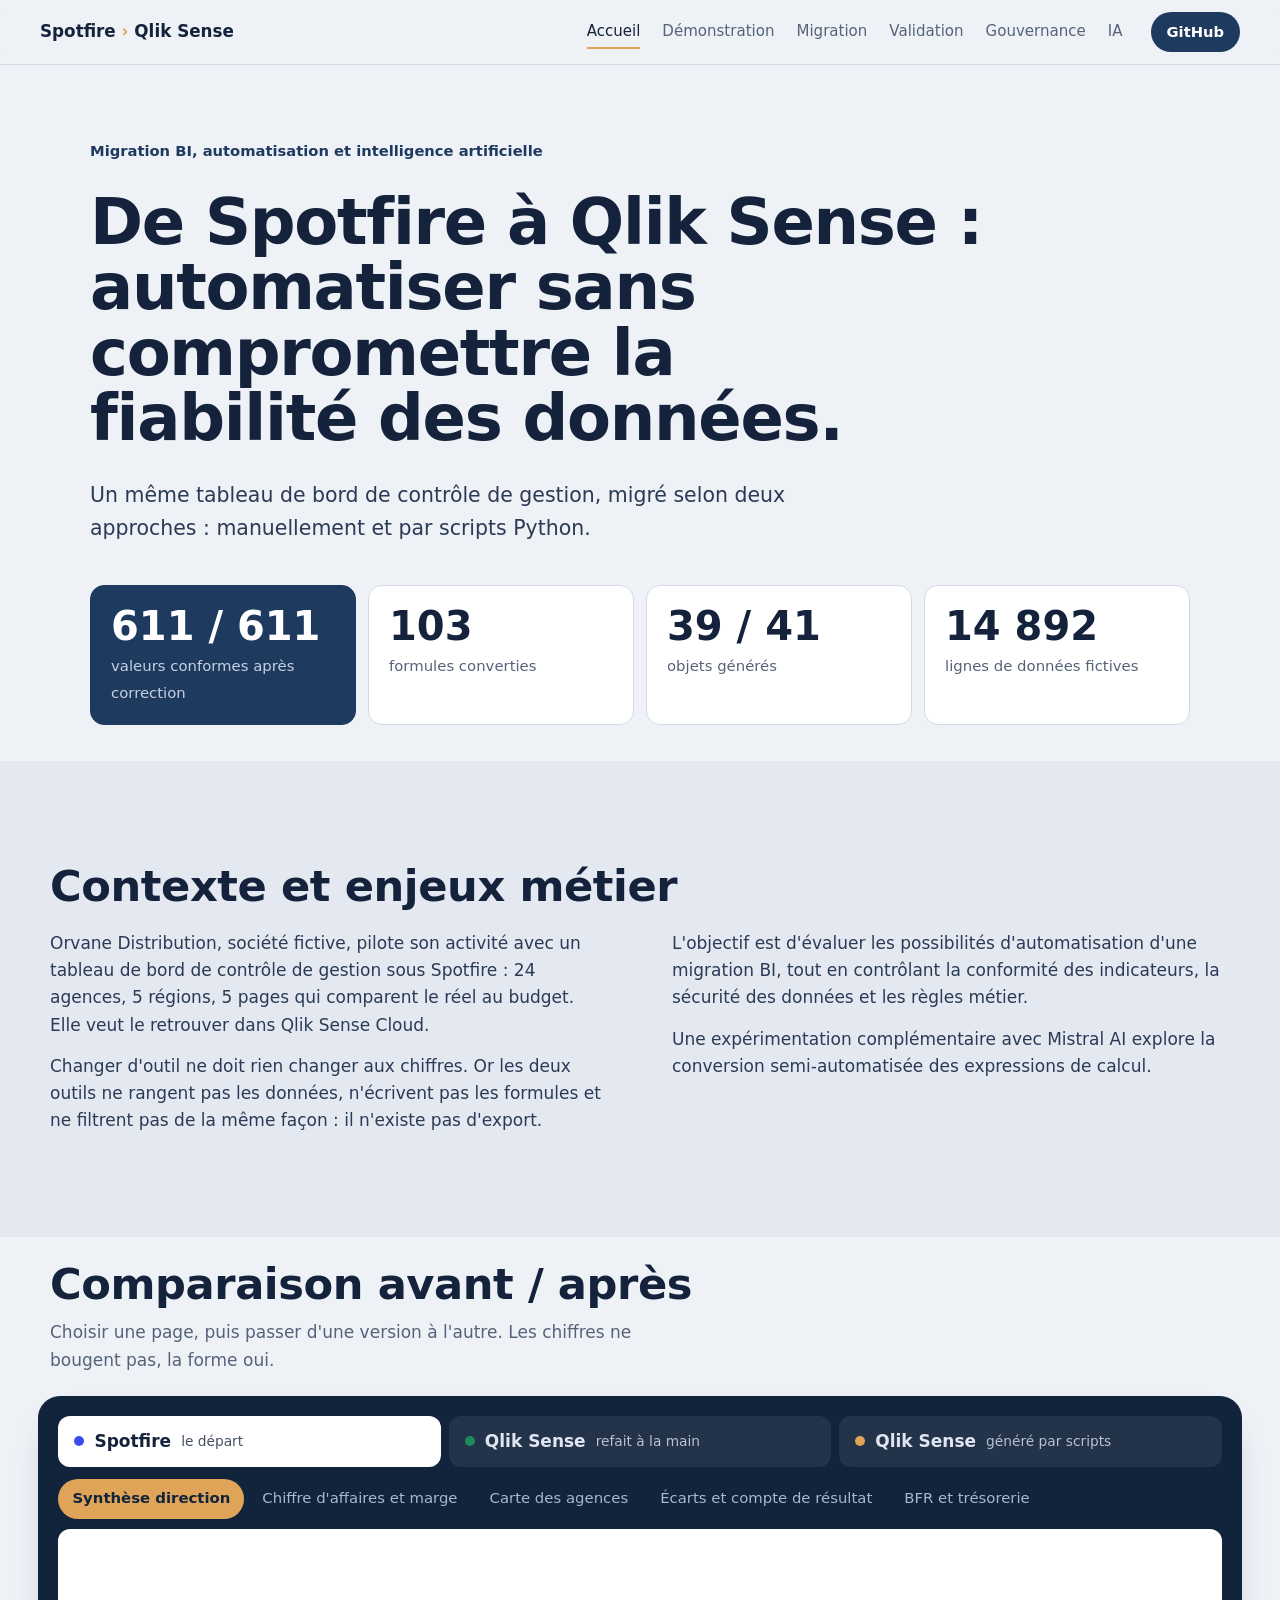
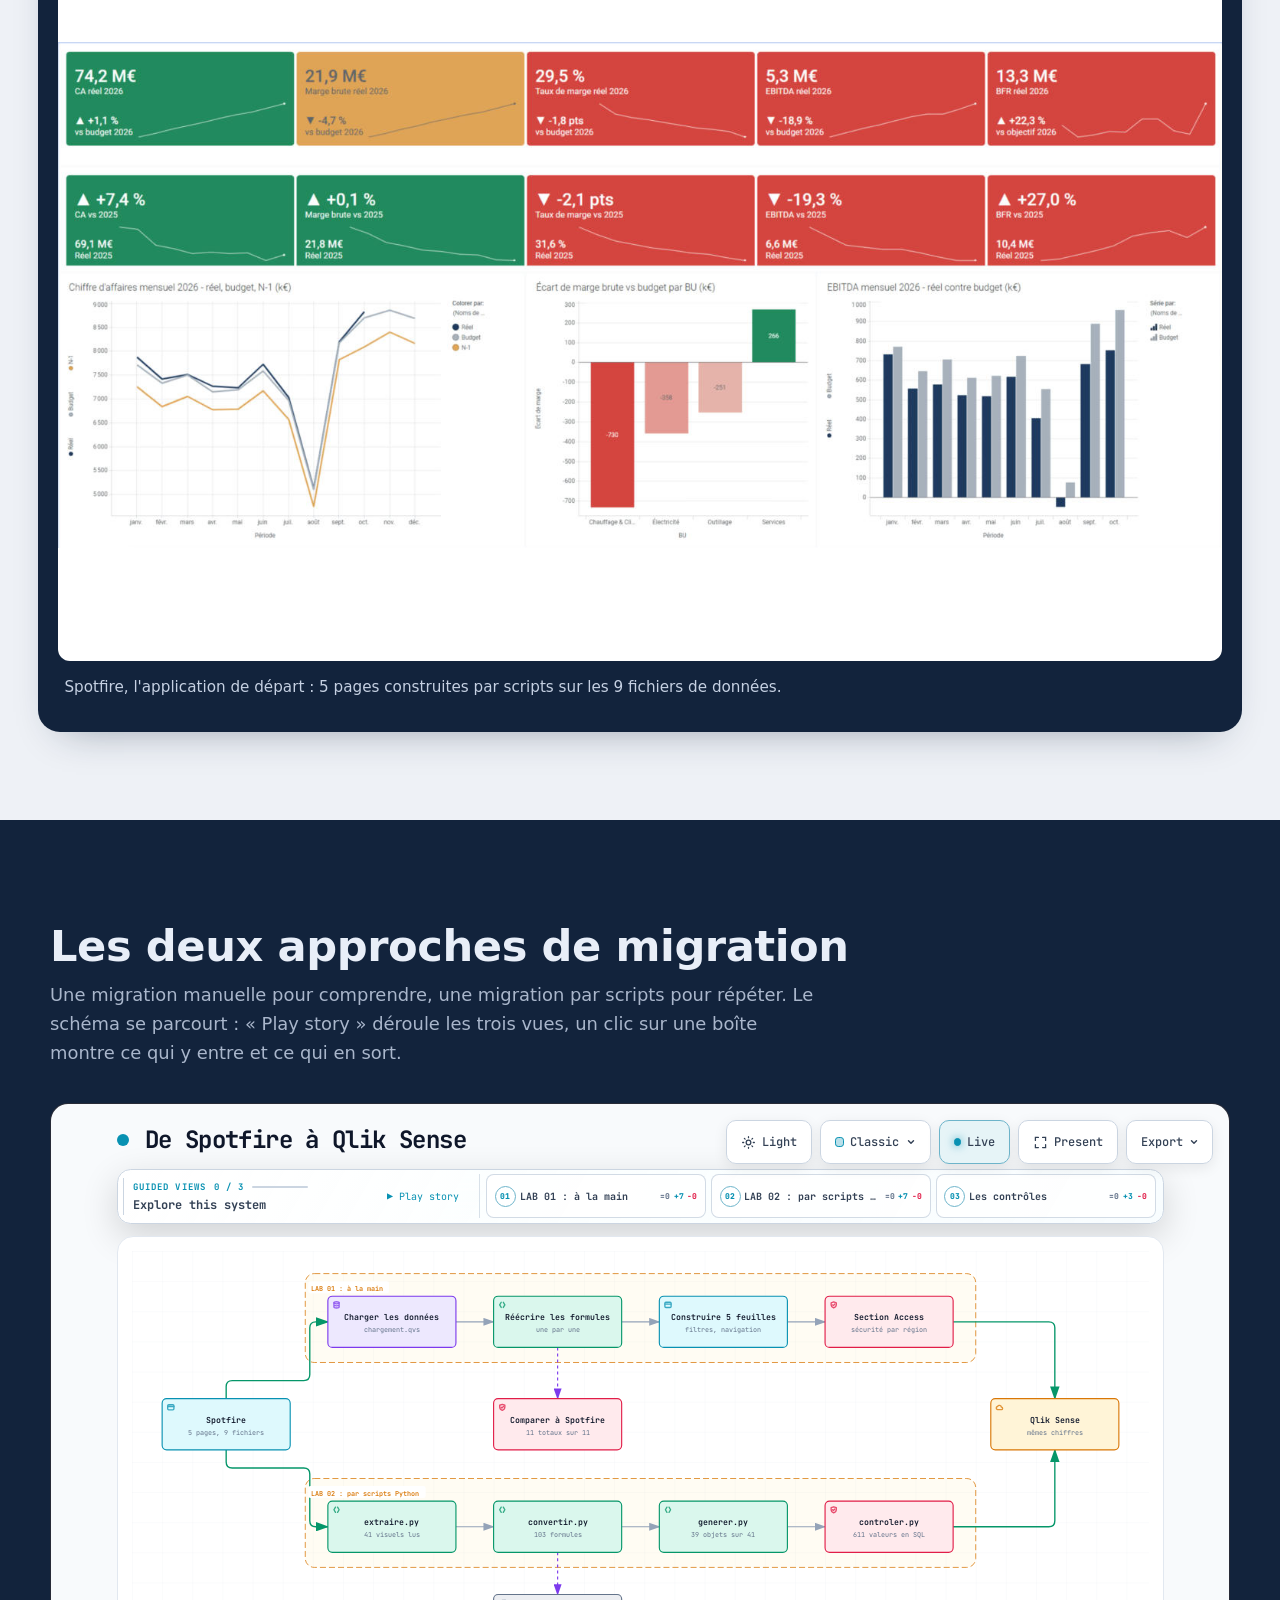
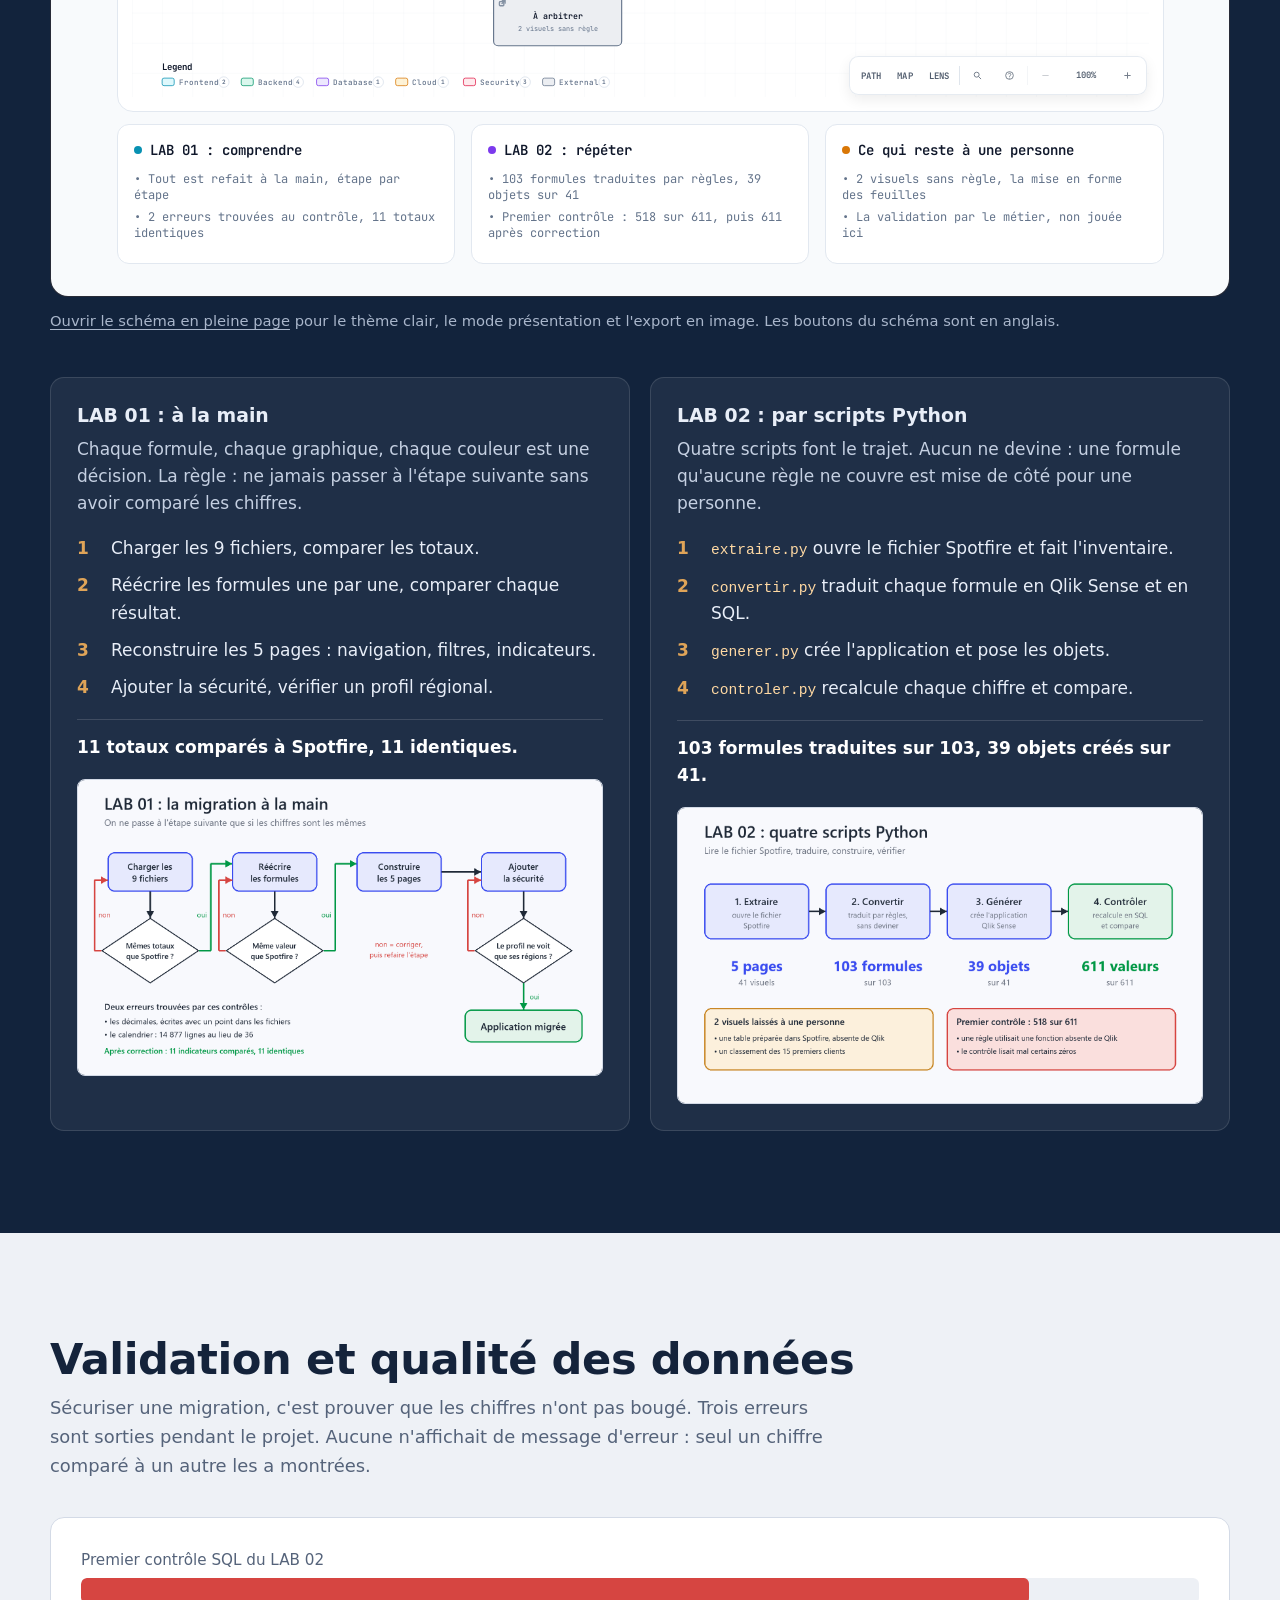
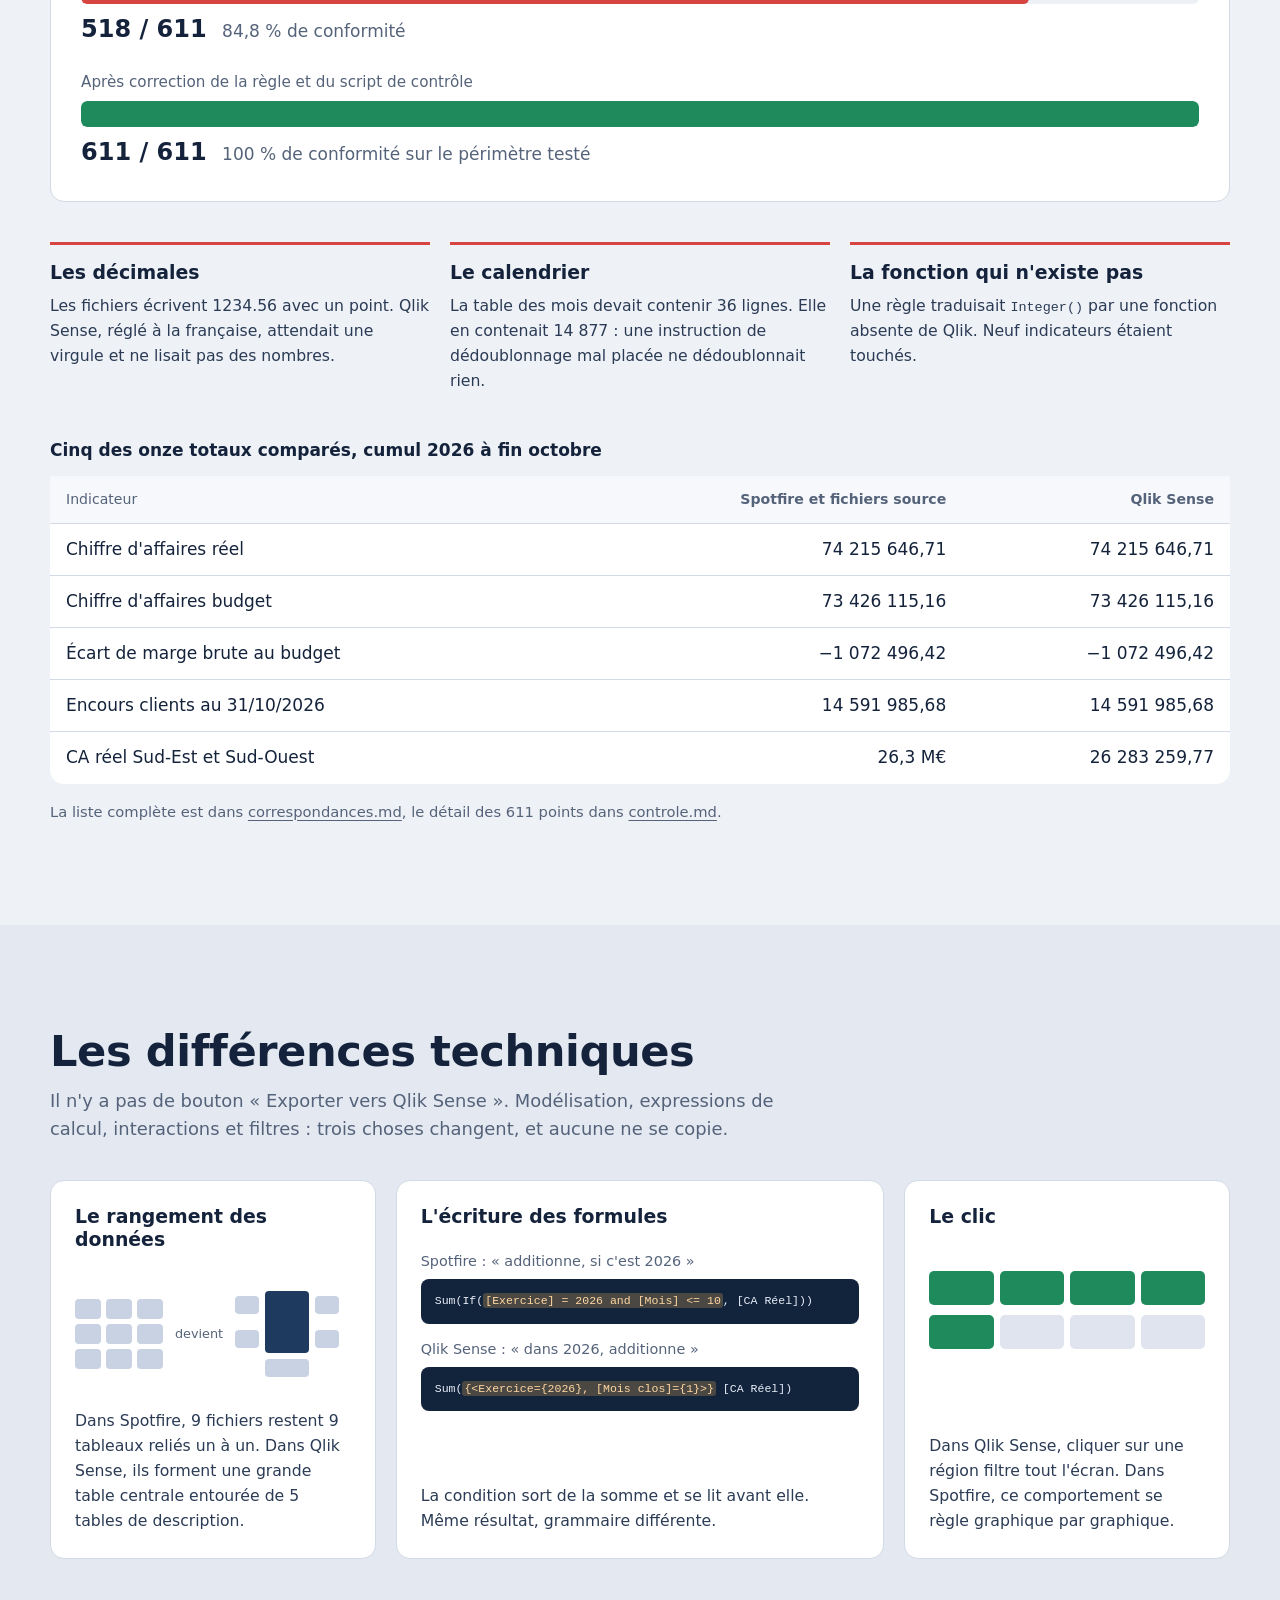
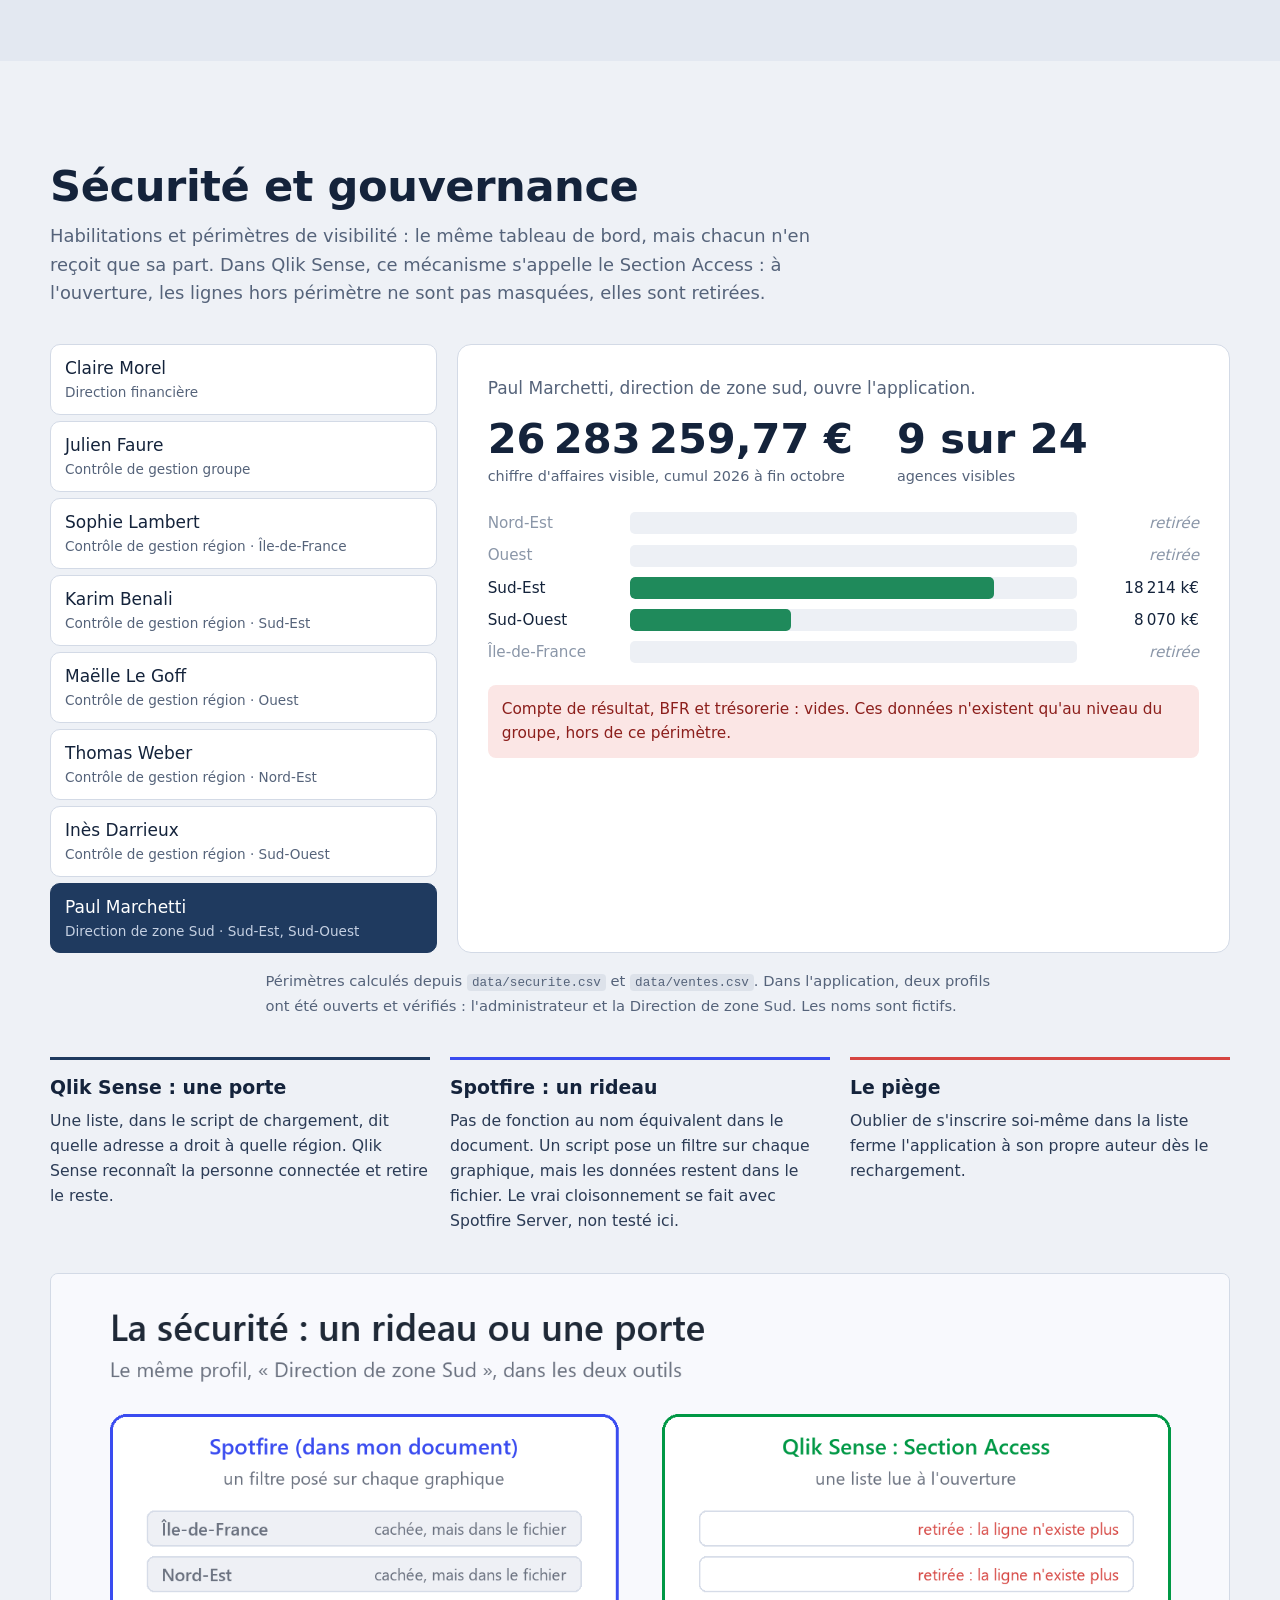
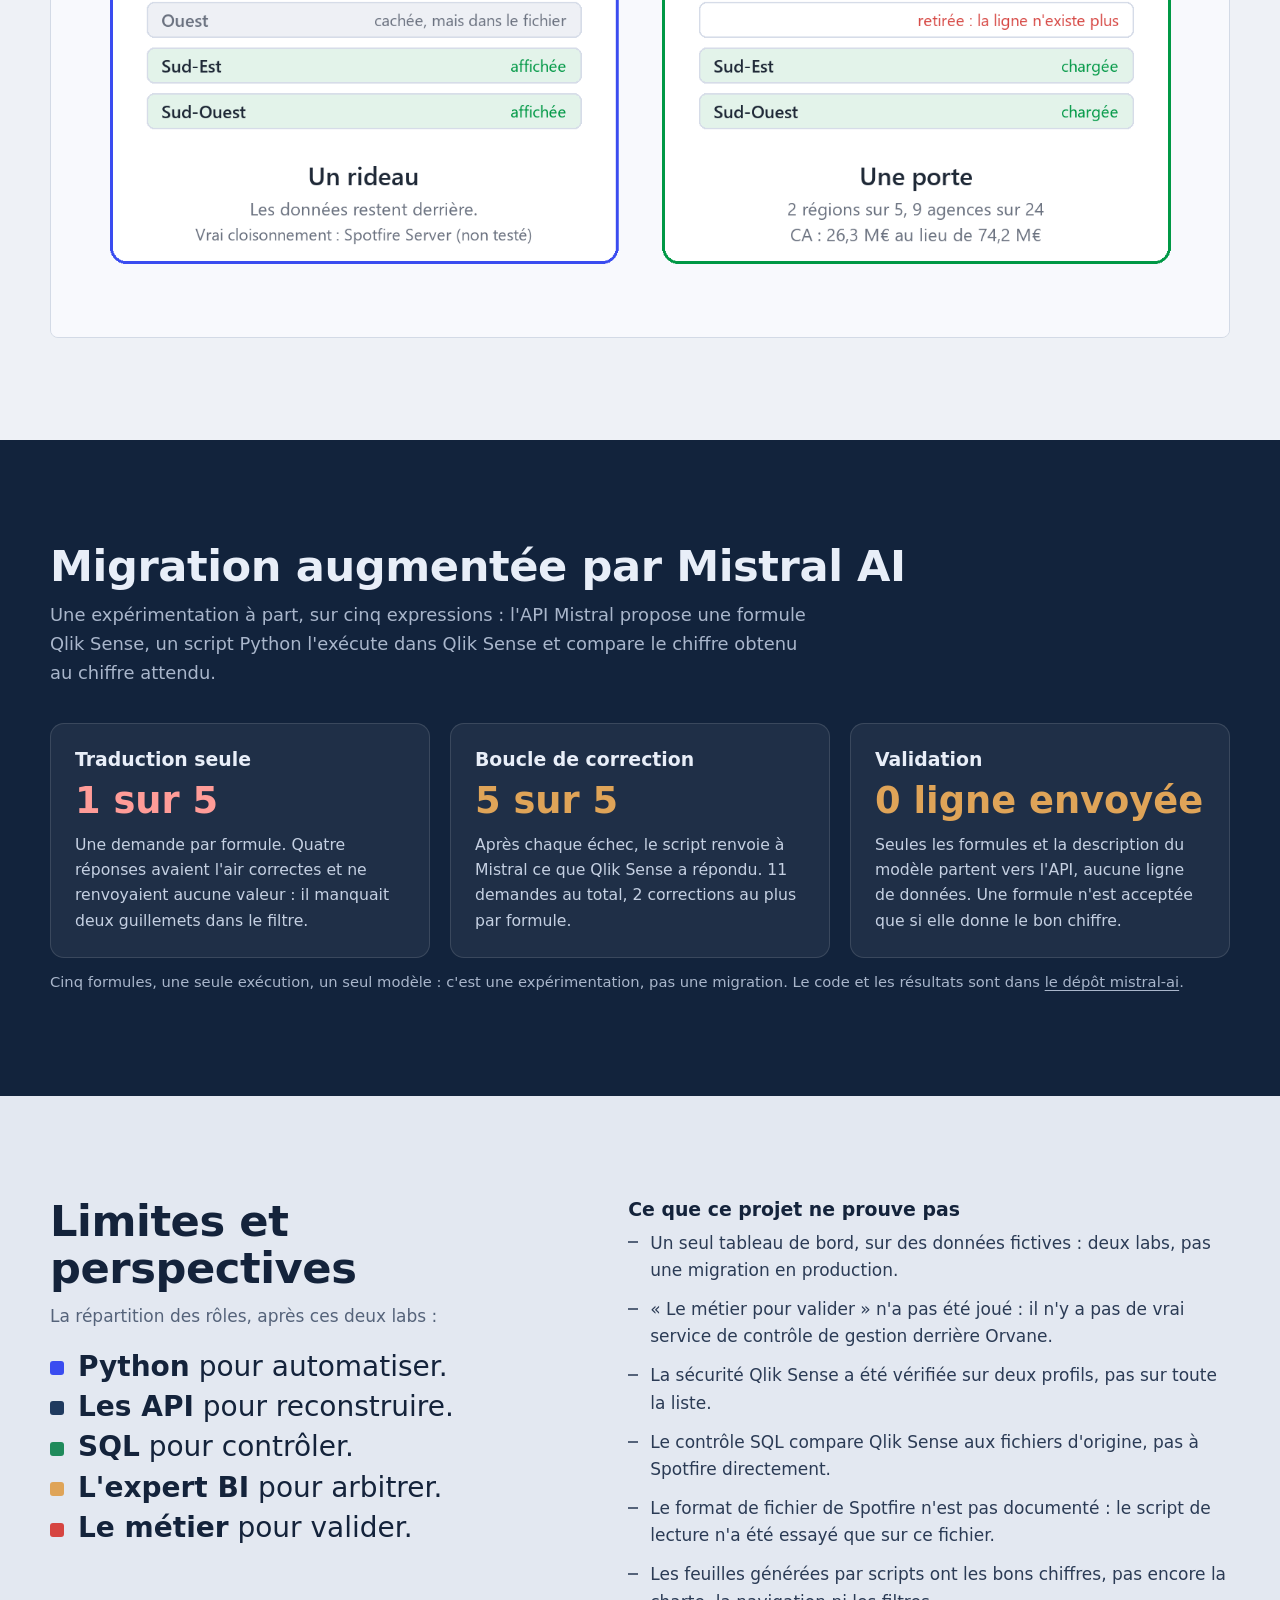
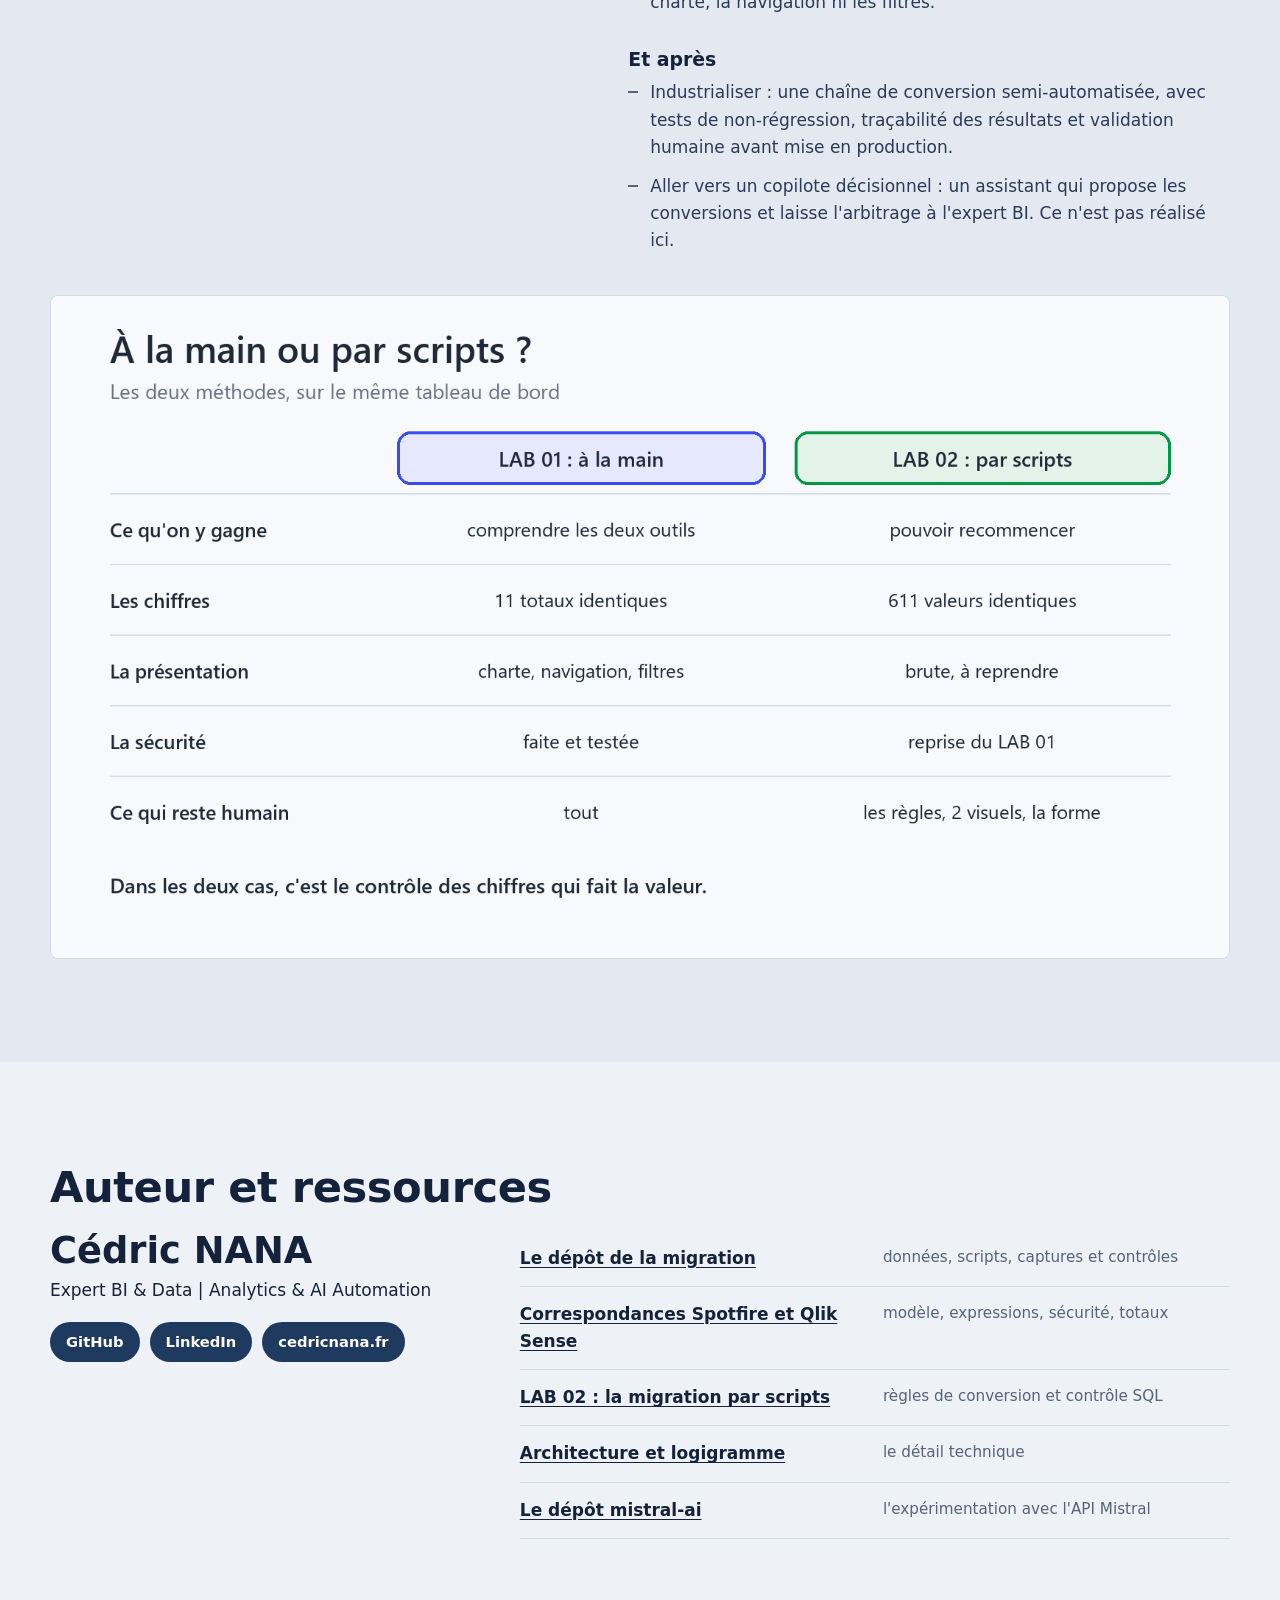
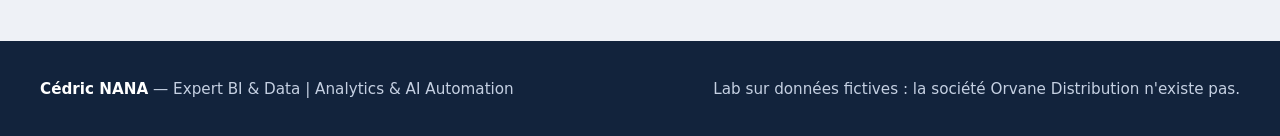
==== index.html @ 453d4db5 "Page du projet : « Qlik Sense » reste sur une seule ligne dans le titre" ====
<!doctype html>
<html lang="fr">
<head>
<meta charset="utf-8">
<meta name="viewport" content="width=device-width, initial-scale=1">
<meta http-equiv="Content-Security-Policy" content="default-src 'none'; script-src 'self'; style-src 'self' 'unsafe-inline' https://fonts.googleapis.com; font-src https://fonts.gstatic.com; img-src 'self'; frame-src 'self'; connect-src 'none'; base-uri 'none'; form-action 'none'; object-src 'none'">
<meta name="referrer" content="strict-origin-when-cross-origin">
<title>De Spotfire à Qlik Sense : automatiser sans compromettre la fiabilité des données</title>
<meta name="description" content="Un tableau de bord de contrôle de gestion migré de Spotfire vers Qlik Sense, une fois à la main, une fois par scripts Python. Captures avant et après, sécurité par région, contrôle de chaque chiffre. Données fictives.">
<link rel="preconnect" href="https://fonts.googleapis.com">
<link rel="preconnect" href="https://fonts.gstatic.com" crossorigin>
<link href="https://fonts.googleapis.com/css2?family=Archivo:wdth,wght@75..100,400..800&family=JetBrains+Mono:wght@400;600&display=swap" rel="stylesheet">
<link rel="stylesheet" href="style.css?v=5">
</head>
<body>
<a class="evitement" href="#contenu">Aller au contenu</a>

<header class="entete">
  <a class="entete__marque" href="#haut">Spotfire <span aria-hidden="true">›</span> Qlik Sense</a>
  <nav class="entete__nav" aria-label="Sections de la page">
    <a href="#haut">Accueil</a>
    <a href="#ecrans">Démonstration</a>
    <a href="#processus">Migration</a>
    <a href="#controle">Validation</a>
    <a href="#securite">Gouvernance</a>
    <a href="#ia">IA</a>
  </nav>
  <a class="entete__depot" href="https://github.com/cnanaj-wq/migration-spotfire-qlik-sense">GitHub</a>
</header>

<main id="contenu">

<section class="hero" id="haut">
  <p class="hero__nature">Migration BI, automatisation et intelligence artificielle</p>
  <h1>De Spotfire à Qlik&nbsp;Sense&nbsp;: automatiser sans compromettre la fiabilité des données.</h1>
  <p class="hero__chapo">Un même tableau de bord de contrôle de gestion, migré selon deux approches : manuellement et par scripts Python.</p>
  <ul class="hero__faits">
    <li><b>611 / 611</b><span>valeurs conformes après correction</span></li>
    <li><b>103</b><span>formules converties</span></li>
    <li><b>39 / 41</b><span>objets générés</span></li>
    <li><b>14 892</b><span>lignes de données fictives</span></li>
  </ul>
</section>

<section class="bloc bloc--teinte" id="contexte" aria-labelledby="titre-contexte">
  <h2 id="titre-contexte">Contexte et enjeux métier</h2>
  <div class="contexte">
    <div>
      <p>Orvane Distribution, société fictive, pilote son activité avec un tableau de bord de contrôle de gestion sous Spotfire : 24 agences, 5 régions, 5 pages qui comparent le réel au budget. Elle veut le retrouver dans Qlik Sense Cloud.</p>
      <p>Changer d'outil ne doit rien changer aux chiffres. Or les deux outils ne rangent pas les données, n'écrivent pas les formules et ne filtrent pas de la même façon : il n'existe pas d'export.</p>
    </div>
    <div>
      <p>L'objectif est d'évaluer les possibilités d'automatisation d'une migration BI, tout en contrôlant la conformité des indicateurs, la sécurité des données et les règles métier.</p>
      <p>Une expérimentation complémentaire avec Mistral AI explore la conversion semi-automatisée des expressions de calcul.</p>
    </div>
  </div>
</section>

<section class="ecrans" id="ecrans" aria-labelledby="titre-ecrans">
  <div class="ecrans__tete">
    <h2 id="titre-ecrans">Comparaison avant / après</h2>
    <p>Choisir une page, puis passer d'une version à l'autre. Les chiffres ne bougent pas, la forme oui.</p>
  </div>

  <div class="visionneuse">
    <div class="versions" role="radiogroup" aria-label="Version affichée">
      <button role="radio" data-version="spotfire" aria-checked="true"><span class="versions__puce versions__puce--spotfire"></span>Spotfire <small>le départ</small></button>
      <button role="radio" data-version="qlik" aria-checked="false"><span class="versions__puce versions__puce--qlik"></span>Qlik Sense <small>refait à la main</small></button>
      <button role="radio" data-version="lab02" aria-checked="false"><span class="versions__puce versions__puce--lab02"></span>Qlik Sense <small>généré par scripts</small></button>
    </div>
    <div class="pages" role="tablist" aria-label="Page du tableau de bord">
      <button role="tab" data-page="01_synthese_direction" aria-selected="true">Synthèse direction</button>
      <button role="tab" data-page="02_chiffre_affaires_marge" aria-selected="false">Chiffre d'affaires et marge</button>
      <button role="tab" data-page="03_carte_agences" aria-selected="false">Carte des agences</button>
      <button role="tab" data-page="04_ecarts_compte_resultat" aria-selected="false">Écarts et compte de résultat</button>
      <button role="tab" data-page="05_bfr_tresorerie" aria-selected="false">BFR et trésorerie</button>
    </div>
    <figure class="ecran">
      <div class="ecran__cadre" id="ecran-cadre">
        <img id="ecran-image" src="img/spotfire/01_synthese_direction.png" width="1520" height="661" alt="Capture Spotfire de la page Synthèse direction">
        <p class="ecran__etat" id="ecran-etat" role="status" hidden></p>
      </div>
      <figcaption id="ecran-legende"></figcaption>
    </figure>
  </div>
</section>

<section class="bloc bloc--sombre" id="processus" aria-labelledby="titre-processus">
  <h2 id="titre-processus">Les deux approches de migration</h2>
  <p class="bloc__chapo">Une migration manuelle pour comprendre, une migration par scripts pour répéter. Le schéma se parcourt : « Play story » déroule les trois vues, un clic sur une boîte montre ce qui y entre et ce qui en sort.</p>
  <div class="schema">
    <iframe src="processus.html" title="Schéma interactif du projet : de Spotfire à Qlik Sense, à la main et par scripts" loading="lazy"></iframe>
  </div>
  <p class="schema__note"><a href="processus.html">Ouvrir le schéma en pleine page</a> pour le thème clair, le mode présentation et l'export en image. Les boutons du schéma sont en anglais.</p>

  <div class="deux-labs">
    <article class="lab">
      <h3>LAB 01 : à la main</h3>
      <p>Chaque formule, chaque graphique, chaque couleur est une décision. La règle : ne jamais passer à l'étape suivante sans avoir comparé les chiffres.</p>
      <ol>
        <li>Charger les 9 fichiers, comparer les totaux.</li>
        <li>Réécrire les formules une par une, comparer chaque résultat.</li>
        <li>Reconstruire les 5 pages : navigation, filtres, indicateurs.</li>
        <li>Ajouter la sécurité, vérifier un profil régional.</li>
      </ol>
      <p class="lab__bilan">11 totaux comparés à Spotfire, 11 identiques.</p>
      <figure class="planche"><img src="docs/visuels/logigramme_lab01.png" width="1600" height="900" loading="lazy" alt="Logigramme du LAB 01 : charger, comparer les totaux, réécrire les formules, construire les feuilles, ajouter la sécurité"></figure>
    </article>
    <article class="lab">
      <h3>LAB 02 : par scripts Python</h3>
      <p>Quatre scripts font le trajet. Aucun ne devine : une formule qu'aucune règle ne couvre est mise de côté pour une personne.</p>
      <ol>
        <li><code>extraire.py</code> ouvre le fichier Spotfire et fait l'inventaire.</li>
        <li><code>convertir.py</code> traduit chaque formule en Qlik Sense et en SQL.</li>
        <li><code>generer.py</code> crée l'application et pose les objets.</li>
        <li><code>controler.py</code> recalcule chaque chiffre et compare.</li>
      </ol>
      <p class="lab__bilan">103 formules traduites sur 103, 39 objets créés sur 41.</p>
      <figure class="planche"><img src="docs/visuels/schema_lab02.png" width="1600" height="900" loading="lazy" alt="Schéma du LAB 02 : quatre scripts Python, de l'extraction au contrôle SQL"></figure>
    </article>
  </div>
</section>

<section class="bloc" id="controle" aria-labelledby="titre-controle">
  <h2 id="titre-controle">Validation et qualité des données</h2>
  <p class="bloc__chapo">Sécuriser une migration, c'est prouver que les chiffres n'ont pas bougé. Trois erreurs sont sorties pendant le projet. Aucune n'affichait de message d'erreur : seul un chiffre comparé à un autre les a montrées.</p>

  <div class="jauges" id="jauges">
    <div class="jauge">
      <p class="jauge__titre">Premier contrôle SQL du LAB 02</p>
      <div class="jauge__piste"><span class="jauge__barre jauge__barre--alerte" data-part="518"></span></div>
      <p class="jauge__valeur"><b>518 / 611</b> 84,8 % de conformité</p>
    </div>
    <div class="jauge">
      <p class="jauge__titre">Après correction de la règle et du script de contrôle</p>
      <div class="jauge__piste"><span class="jauge__barre" data-part="611"></span></div>
      <p class="jauge__valeur"><b><span id="jauge-conformes">611</span> / <span id="jauge-points">611</span></b> 100 % de conformité sur le périmètre testé</p>
    </div>
  </div>

  <div class="erreurs">
    <article>
      <h3>Les décimales</h3>
      <p>Les fichiers écrivent 1234.56 avec un point. Qlik Sense, réglé à la française, attendait une virgule et ne lisait pas des nombres.</p>
    </article>
    <article>
      <h3>Le calendrier</h3>
      <p>La table des mois devait contenir 36 lignes. Elle en contenait 14 877 : une instruction de dédoublonnage mal placée ne dédoublonnait rien.</p>
    </article>
    <article>
      <h3>La fonction qui n'existe pas</h3>
      <p>Une règle traduisait <code>Integer()</code> par une fonction absente de Qlik. Neuf indicateurs étaient touchés.</p>
    </article>
  </div>

  <div class="totaux">
    <div class="totaux__defile"><table>
      <caption>Cinq des onze totaux comparés, cumul 2026 à fin octobre</caption>
      <thead><tr><th scope="col">Indicateur</th><th scope="col">Spotfire et fichiers source</th><th scope="col">Qlik Sense</th></tr></thead>
      <tbody>
        <tr><th scope="row">Chiffre d'affaires réel</th><td>74 215 646,71</td><td>74 215 646,71</td></tr>
        <tr><th scope="row">Chiffre d'affaires budget</th><td>73 426 115,16</td><td>73 426 115,16</td></tr>
        <tr><th scope="row">Écart de marge brute au budget</th><td>−1 072 496,42</td><td>−1 072 496,42</td></tr>
        <tr><th scope="row">Encours clients au 31/10/2026</th><td>14 591 985,68</td><td>14 591 985,68</td></tr>
        <tr><th scope="row">CA réel Sud-Est et Sud-Ouest</th><td>26,3 M€</td><td>26 283 259,77</td></tr>
      </tbody>
    </table></div>
    <p class="note">La liste complète est dans <a href="https://github.com/cnanaj-wq/migration-spotfire-qlik-sense/blob/main/qlik/correspondances.md">correspondances.md</a>, le détail des 611 points dans <a href="https://github.com/cnanaj-wq/migration-spotfire-qlik-sense/blob/main/lab02/sorties/controle.md">controle.md</a>.</p>
  </div>
</section>

<section class="bloc bloc--teinte" id="differences" aria-labelledby="titre-differences">
  <h2 id="titre-differences">Les différences techniques</h2>
  <p class="bloc__chapo">Il n'y a pas de bouton « Exporter vers Qlik Sense ». Modélisation, expressions de calcul, interactions et filtres : trois choses changent, et aucune ne se copie.</p>

  <div class="trois">
    <article>
      <h3>Le rangement des données</h3>
      <div class="rangement" aria-hidden="true">
        <div class="rangement__neuf"><i></i><i></i><i></i><i></i><i></i><i></i><i></i><i></i><i></i></div>
        <span class="rangement__fleche">devient</span>
        <div class="rangement__etoile"><i></i><i></i><b></b><i></i><i></i><i></i></div>
      </div>
      <p>Dans Spotfire, 9 fichiers restent 9 tableaux reliés un à un. Dans Qlik Sense, ils forment une grande table centrale entourée de 5 tables de description.</p>
    </article>
    <article>
      <h3>L'écriture des formules</h3>
      <div class="formules">
        <p class="formules__outil">Spotfire : « additionne, si c'est 2026 »</p>
        <pre><code>Sum(If(<mark>[Exercice] = 2026 and [Mois] &lt;= 10</mark>, [CA Réel]))</code></pre>
        <p class="formules__outil">Qlik Sense : « dans 2026, additionne »</p>
        <pre><code>Sum(<mark>{&lt;Exercice={2026}, [Mois clos]={1}&gt;}</mark> [CA Réel])</code></pre>
      </div>
      <p>La condition sort de la somme et se lit avant elle. Même résultat, grammaire différente.</p>
    </article>
    <article>
      <h3>Le clic</h3>
      <div class="clic" aria-hidden="true">
        <div class="clic__ligne"><i class="on"></i><i class="on"></i><i class="on"></i><i class="on"></i></div>
        <div class="clic__ligne"><i class="on"></i><i></i><i></i><i></i></div>
      </div>
      <p>Dans Qlik Sense, cliquer sur une région filtre tout l'écran. Dans Spotfire, ce comportement se règle graphique par graphique.</p>
    </article>
  </div>
</section>

<section class="bloc" id="securite" aria-labelledby="titre-securite">
  <h2 id="titre-securite">Sécurité et gouvernance</h2>
  <p class="bloc__chapo">Habilitations et périmètres de visibilité : le même tableau de bord, mais chacun n'en reçoit que sa part. Dans Qlik Sense, ce mécanisme s'appelle le Section Access : à l'ouverture, les lignes hors périmètre ne sont pas masquées, elles sont retirées.</p>

  <div class="acces">
    <div class="acces__profils" role="radiogroup" aria-label="Personne connectée" id="profils"></div>
    <div class="acces__vue" aria-live="polite">
      <p class="acces__qui" id="acces-qui"></p>
      <div class="acces__chiffres">
        <p><b id="acces-ca"></b><span>chiffre d'affaires visible, cumul 2026 à fin octobre</span></p>
        <p><b id="acces-agences"></b><span>agences visibles</span></p>
      </div>
      <ul class="acces__regions" id="acces-regions"></ul>
      <p class="acces__groupe" id="acces-groupe"></p>
    </div>
  </div>
  <p class="note">Périmètres calculés depuis <code>data/securite.csv</code> et <code>data/ventes.csv</code>. Dans l'application, deux profils ont été ouverts et vérifiés : l'administrateur et la Direction de zone Sud. Les noms sont fictifs.</p>

  <div class="rideau">
    <article>
      <h3>Qlik Sense : une porte</h3>
      <p>Une liste, dans le script de chargement, dit quelle adresse a droit à quelle région. Qlik Sense reconnaît la personne connectée et retire le reste.</p>
    </article>
    <article>
      <h3>Spotfire : un rideau</h3>
      <p>Pas de fonction au nom équivalent dans le document. Un script pose un filtre sur chaque graphique, mais les données restent dans le fichier. Le vrai cloisonnement se fait avec Spotfire Server, non testé ici.</p>
    </article>
    <article>
      <h3>Le piège</h3>
      <p>Oublier de s'inscrire soi-même dans la liste ferme l'application à son propre auteur dès le rechargement.</p>
    </article>
  </div>
  <figure class="planche planche--large"><img src="docs/visuels/schema_securite.png" width="1600" height="900" loading="lazy" alt="Schéma de la sécurité : la même liste de profils, une porte dans Qlik Sense, un rideau dans Spotfire"></figure>
</section>

<section class="bloc bloc--sombre" id="ia" aria-labelledby="titre-ia">
  <h2 id="titre-ia">Migration augmentée par Mistral AI</h2>
  <p class="bloc__chapo">Une expérimentation à part, sur cinq expressions : l'API Mistral propose une formule Qlik Sense, un script Python l'exécute dans Qlik Sense et compare le chiffre obtenu au chiffre attendu.</p>
  <div class="essais">
    <article>
      <h3>Traduction seule</h3>
      <p class="essais__score">1 sur 5</p>
      <p>Une demande par formule. Quatre réponses avaient l'air correctes et ne renvoyaient aucune valeur : il manquait deux guillemets dans le filtre.</p>
    </article>
    <article>
      <h3>Boucle de correction</h3>
      <p class="essais__score">5 sur 5</p>
      <p>Après chaque échec, le script renvoie à Mistral ce que Qlik Sense a répondu. 11 demandes au total, 2 corrections au plus par formule.</p>
    </article>
    <article>
      <h3>Validation</h3>
      <p class="essais__score">0 ligne envoyée</p>
      <p>Seules les formules et la description du modèle partent vers l'API, aucune ligne de données. Une formule n'est acceptée que si elle donne le bon chiffre.</p>
    </article>
  </div>
  <p class="schema__note">Cinq formules, une seule exécution, un seul modèle : c'est une expérimentation, pas une migration. Le code et les résultats sont dans <a href="https://github.com/cnanaj-wq/mistral-ai">le dépôt mistral-ai</a>.</p>
</section>

<section class="bloc bloc--teinte" id="limites" aria-labelledby="titre-limites">
  <div class="fin">
    <div>
      <h2 id="titre-limites">Limites et perspectives</h2>
      <p class="fin__chapo">La répartition des rôles, après ces deux labs :</p>
      <ul class="roles">
        <li><b>Python</b> pour automatiser.</li>
        <li><b>Les API</b> pour reconstruire.</li>
        <li><b>SQL</b> pour contrôler.</li>
        <li><b>L'expert BI</b> pour arbitrer.</li>
        <li><b>Le métier</b> pour valider.</li>
      </ul>
    </div>
    <div>
      <h3>Ce que ce projet ne prouve pas</h3>
      <ul class="limites">
        <li>Un seul tableau de bord, sur des données fictives : deux labs, pas une migration en production.</li>
        <li>« Le métier pour valider » n'a pas été joué : il n'y a pas de vrai service de contrôle de gestion derrière Orvane.</li>
        <li>La sécurité Qlik Sense a été vérifiée sur deux profils, pas sur toute la liste.</li>
        <li>Le contrôle SQL compare Qlik Sense aux fichiers d'origine, pas à Spotfire directement.</li>
        <li>Le format de fichier de Spotfire n'est pas documenté : le script de lecture n'a été essayé que sur ce fichier.</li>
        <li>Les feuilles générées par scripts ont les bons chiffres, pas encore la charte, la navigation ni les filtres.</li>
      </ul>
      <h3 class="fin__suite">Et après</h3>
      <ul class="limites">
        <li>Industrialiser : une chaîne de conversion semi-automatisée, avec tests de non-régression, traçabilité des résultats et validation humaine avant mise en production.</li>
        <li>Aller vers un copilote décisionnel : un assistant qui propose les conversions et laisse l'arbitrage à l'expert BI. Ce n'est pas réalisé ici.</li>
      </ul>
    </div>
  </div>
  <figure class="planche planche--large"><img src="docs/visuels/schema_comparaison.png" width="1600" height="900" loading="lazy" alt="Comparaison des deux labs : à la main on comprend, par scripts on répète"></figure>
</section>

<section class="bloc" id="ressources" aria-labelledby="titre-ressources">
  <h2 id="titre-ressources">Auteur et ressources</h2>
  <div class="ressources">
    <div>
      <p class="ressources__nom">Cédric NANA</p>
      <p>Expert BI &amp; Data | Analytics &amp; AI Automation</p>
      <p class="ressources__liens"><a href="https://github.com/cnanaj-wq">GitHub</a><a href="https://www.linkedin.com/in/c%C3%A9dric-nana-68466a28/">LinkedIn</a><a href="https://cedricnana.fr">cedricnana.fr</a></p>
    </div>
    <ul class="ressources__docs">
      <li><a href="https://github.com/cnanaj-wq/migration-spotfire-qlik-sense">Le dépôt de la migration</a><span>données, scripts, captures et contrôles</span></li>
      <li><a href="https://github.com/cnanaj-wq/migration-spotfire-qlik-sense/blob/main/qlik/correspondances.md">Correspondances Spotfire et Qlik Sense</a><span>modèle, expressions, sécurité, totaux</span></li>
      <li><a href="https://github.com/cnanaj-wq/migration-spotfire-qlik-sense/blob/main/lab02/README.md">LAB 02 : la migration par scripts</a><span>règles de conversion et contrôle SQL</span></li>
      <li><a href="https://github.com/cnanaj-wq/migration-spotfire-qlik-sense/blob/main/docs/architecture.md">Architecture et logigramme</a><span>le détail technique</span></li>
      <li><a href="https://github.com/cnanaj-wq/mistral-ai">Le dépôt mistral-ai</a><span>l'expérimentation avec l'API Mistral</span></li>
    </ul>
  </div>
</section>

</main>

<footer class="pied">
  <p><b>Cédric NANA</b> — Expert BI &amp; Data | Analytics &amp; AI Automation</p>
  <p>Lab sur données fictives : la société Orvane Distribution n'existe pas.</p>
</footer>

<script src="data.js?v=3"></script>
<script src="app.js?v=4"></script>
</body>
</html>
---- style.css ----
/* Thème partagé : couleurs reprises de l'application (marine, ocre, vert, rouge) */
:root {
  --encre: #14233b;
  --marine: #1f3a5f;
  --marine-fonce: #12233c;
  --ocre: #dfa458;
  --vert: #1f8a5b;
  --rouge: #d64541;
  --spotfire: #3a4cf0;
  --fond: #eef1f6;
  --surface: #ffffff;
  --trait: #d3dae6;
  --doux: #55637a;
  --rayon: 14px;
  --rayon-petit: 8px;
  --ombre: 0 18px 40px -24px rgba(18, 35, 60, 0.45);
  --large: 1180px;
  --texte: "Archivo", "Segoe UI", system-ui, sans-serif;
  --code: "JetBrains Mono", Consolas, monospace;
}

*, *::before, *::after { box-sizing: border-box; }
html { scroll-behavior: smooth; scroll-padding-top: 76px; }
body {
  margin: 0;
  background: var(--fond);
  color: var(--encre);
  font: 400 1.0625rem/1.6 var(--texte);
  -webkit-font-smoothing: antialiased;
}
img { max-width: 100%; height: auto; display: block; }
a { color: inherit; text-underline-offset: 3px; }
h1, h2, h3, p, ul, ol, figure { margin: 0; }
ul, ol { padding: 0; list-style: none; }
code { font-family: var(--code); font-size: 0.86em; }
:focus-visible { outline: 3px solid var(--ocre); outline-offset: 3px; border-radius: 4px; }

.evitement { position: absolute; left: -999px; top: 8px; background: var(--surface); padding: 8px 14px; border-radius: var(--rayon-petit); z-index: 20; }
.evitement:focus { left: 8px; }

/* En-tête */
.entete {
  position: sticky; top: 0; z-index: 10;
  display: flex; align-items: center; gap: 28px;
  padding: 12px clamp(16px, 4vw, 40px);
  background: rgba(238, 241, 246, 0.9); backdrop-filter: blur(10px);
  border-bottom: 1px solid var(--trait);
}
.entete__marque { font-weight: 800; font-stretch: 85%; font-size: 1.05rem; text-decoration: none; white-space: nowrap; }
.entete__marque span { color: var(--ocre); }
.entete__nav { display: flex; gap: 22px; margin-left: auto; font-size: 0.94rem; }
.entete__nav a { text-decoration: none; color: var(--doux); padding: 4px 0; border-bottom: 2px solid transparent; }
.entete__nav a:hover, .entete__nav a[aria-current="true"] { color: var(--encre); border-color: var(--ocre); }
.entete__depot { background: var(--marine); color: #fff; text-decoration: none; padding: 8px 16px; border-radius: 999px; font-size: 0.92rem; font-weight: 600; white-space: nowrap; }
.entete__depot:hover { background: var(--marine-fonce); }

/* Hero */
.hero { max-width: var(--large); margin: 0 auto; padding: clamp(40px, 6vw, 72px) clamp(16px, 4vw, 40px) 36px; }
.hero__nature { display: inline-block; font-size: 0.92rem; color: var(--doux); margin-bottom: 28px; }
.hero h1 {
  font-size: clamp(2.6rem, 7vw, 5.6rem); line-height: 0.98; font-weight: 800; font-stretch: 78%;
  letter-spacing: -0.02em; max-width: 17ch; text-wrap: balance;
}
.hero__chapo { max-width: 62ch; font-size: clamp(1.1rem, 1.6vw, 1.3rem); margin-top: 28px; color: #2b3b55; }
.hero__faits { display: flex; flex-wrap: wrap; gap: 10px 36px; margin-top: 36px; color: var(--doux); }
.hero__faits b { font-size: 1.5rem; font-weight: 800; font-stretch: 85%; color: var(--encre); margin-right: 6px; font-variant-numeric: tabular-nums; }

/* Visionneuse */
.ecrans { max-width: 1320px; margin: 0 auto; padding: 24px clamp(12px, 3vw, 40px) 88px; }
.ecrans__tete { max-width: var(--large); margin: 0 auto 22px; }
.ecrans__tete p { color: var(--doux); max-width: 60ch; }
h2 { font-size: clamp(1.7rem, 3.6vw, 2.7rem); line-height: 1.08; font-weight: 800; font-stretch: 82%; letter-spacing: -0.01em; margin-bottom: 12px; text-wrap: balance; }
h3 { font-size: 1.18rem; font-weight: 700; line-height: 1.25; margin-bottom: 8px; }

.visionneuse { background: var(--marine-fonce); border-radius: 22px; padding: clamp(10px, 1.6vw, 20px); box-shadow: var(--ombre); }
.versions { display: grid; grid-template-columns: repeat(3, 1fr); gap: 8px; }
.versions button, .pages button, .acces__profils button { font: inherit; cursor: pointer; border: 0; }
.versions button {
  display: flex; align-items: center; flex-wrap: wrap; gap: 4px 10px; text-align: left;
  padding: 12px 16px; border-radius: 12px; background: rgba(255, 255, 255, 0.07); color: #dfe6f2; font-weight: 700;
  transition: background 0.2s, color 0.2s;
}
.versions button small { font-weight: 400; font-size: 0.86rem; opacity: 0.8; }
.versions button:hover { background: rgba(255, 255, 255, 0.14); }
.versions button[aria-checked="true"] { background: #fff; color: var(--encre); }
.versions__puce { width: 10px; height: 10px; border-radius: 50%; flex: none; }
.versions__puce--spotfire { background: var(--spotfire); }
.versions__puce--qlik { background: var(--vert); }
.versions__puce--lab02 { background: var(--ocre); }

.pages { display: flex; gap: 4px; margin: 12px 0 10px; overflow-x: auto; scrollbar-width: thin; }
.pages button { background: none; color: #a9b6cb; padding: 8px 14px; border-radius: 999px; white-space: nowrap; font-size: 0.93rem; }
.pages button:hover { color: #fff; }
.pages button[aria-selected="true"] { background: var(--ocre); color: var(--marine-fonce); font-weight: 700; }

.ecran__cadre { position: relative; background: #fff; border-radius: 12px; overflow: hidden; aspect-ratio: 1780 / 1120; display: grid; place-items: center; }
.ecran__cadre img { width: 100%; height: 100%; object-fit: contain; transition: opacity 0.25s ease, transform 0.35s ease; }
.ecran__cadre.change img { opacity: 0; transform: scale(0.985); }
.ecran__etat { position: absolute; inset: auto 0 0 0; margin: 0; padding: 12px 16px; background: #fff3f2; color: #8c1f1c; font-size: 0.95rem; }
.ecran figcaption { color: #c5d0e2; font-size: 0.95rem; padding: 14px 6px 4px; min-height: 3.4em; max-width: 90ch; }

/* Blocs */
.bloc { padding: clamp(56px, 8vw, 104px) clamp(16px, 4vw, 40px); }
.bloc > * { max-width: var(--large); margin-left: auto; margin-right: auto; }
.bloc__chapo { color: var(--doux); font-size: 1.12rem; max-width: 68ch; margin-left: max(0px, calc((100% - var(--large)) / 2)); margin-bottom: 36px; }
.bloc--sombre { background: var(--marine-fonce); color: #e8eef8; }
.bloc--sombre .bloc__chapo { color: #a9b6cb; }
.bloc--teinte { background: #e3e8f1; }
.note { font-size: 0.92rem; color: var(--doux); margin-top: 16px; max-width: 80ch; }
.note code { background: rgba(31, 58, 95, 0.08); padding: 1px 5px; border-radius: 4px; }

/* Trois différences */
.trois { display: grid; grid-template-columns: 1fr 1.5fr 1fr; gap: 20px; }
.trois article { background: var(--surface); border-radius: var(--rayon); padding: 24px; border: 1px solid var(--trait); display: flex; flex-direction: column; gap: 14px; }
.trois article > p { color: #2b3b55; font-size: 0.98rem; margin-top: auto; }
.rangement { display: flex; align-items: center; gap: 12px; min-height: 120px; }
.rangement i, .rangement b { display: block; border-radius: 4px; }
.rangement__neuf { display: grid; grid-template-columns: repeat(3, 26px); gap: 5px; }
.rangement__neuf i { height: 20px; background: #c9d2e2; }
.rangement__fleche { font-size: 0.8rem; color: var(--doux); }
.rangement__etoile { display: grid; grid-template-columns: 24px 44px 24px; gap: 6px; align-items: center; }
.rangement__etoile i { height: 18px; background: #c9d2e2; }
.rangement__etoile b { grid-row: 1 / span 2; grid-column: 2; height: 62px; background: var(--marine); }
.rangement__etoile i:last-child { grid-column: 2; }
.formules pre { margin: 6px 0 14px; padding: 12px 14px; background: var(--marine-fonce); color: #e8eef8; border-radius: var(--rayon-petit); overflow-x: auto; font-size: 0.84rem; line-height: 1.5; }
.formules mark { background: rgba(223, 164, 88, 0.28); color: #ffd9a3; padding: 1px 2px; border-radius: 3px; }
.formules__outil { font-size: 0.9rem; color: var(--doux); }
.clic { display: grid; gap: 10px; min-height: 120px; align-content: center; }
.clic__ligne { display: grid; grid-template-columns: repeat(4, 1fr); gap: 6px; }
.clic__ligne i { height: 34px; border-radius: 5px; background: #dfe4ee; }
.clic__ligne i.on { background: var(--vert); }

/* Schéma interactif */
.schema { border-radius: 18px; overflow: hidden; border: 1px solid rgba(255, 255, 255, 0.14); background: #050816; }
.schema iframe { display: block; width: 100%; height: min(860px, 88vh); border: 0; }
.schema__note { font-size: 0.92rem; color: #a9b6cb; margin-top: 12px; }
.deux-labs { display: grid; grid-template-columns: 1fr 1fr; gap: 20px; margin-top: 44px; }
.lab { background: rgba(255, 255, 255, 0.06); border: 1px solid rgba(255, 255, 255, 0.12); border-radius: var(--rayon); padding: 26px; }
.lab > p { color: #c5d0e2; }
.lab ol { counter-reset: etape; margin: 18px 0; display: grid; gap: 10px; }
.lab li { counter-increment: etape; position: relative; padding-left: 34px; }
.lab li::before { content: counter(etape); position: absolute; left: 0; top: 0; font-weight: 800; color: var(--ocre); font-variant-numeric: tabular-nums; }
.lab code { color: #ffd9a3; }
.lab .lab__bilan { color: #fff; font-weight: 700; border-top: 1px solid rgba(255, 255, 255, 0.14); padding-top: 14px; }
.lab figure { margin-top: 18px; }
.planche { border-radius: var(--rayon-petit); overflow: hidden; border: 1px solid var(--trait); background: #fff; }
.planche img { width: 100%; }

/* Sécurité */
.acces { display: grid; grid-template-columns: minmax(240px, 0.8fr) 1.6fr; gap: 20px; }
.acces__profils { display: grid; gap: 6px; align-content: start; }
.acces__profils button { text-align: left; background: var(--surface); border: 1px solid var(--trait); border-radius: 10px; padding: 10px 14px; color: var(--encre); display: grid; transition: border-color 0.15s, background 0.15s; }
.acces__profils button small { color: var(--doux); font-size: 0.85rem; }
.acces__profils button:hover { border-color: var(--marine); }
.acces__profils button[aria-checked="true"] { background: var(--marine); border-color: var(--marine); color: #fff; }
.acces__profils button[aria-checked="true"] small { color: #c5d0e2; }
.acces__vue { background: var(--surface); border: 1px solid var(--trait); border-radius: var(--rayon); padding: clamp(18px, 3vw, 30px); }
.acces__qui { color: var(--doux); margin-bottom: 14px; }
.acces__chiffres { display: flex; flex-wrap: wrap; gap: 14px 44px; margin-bottom: 22px; }
.acces__chiffres b { display: block; font-size: clamp(1.7rem, 3.4vw, 2.6rem); font-weight: 800; font-stretch: 82%; line-height: 1.1; font-variant-numeric: tabular-nums; }
.acces__chiffres span { font-size: 0.9rem; color: var(--doux); }
.acces__regions { display: grid; gap: 8px; }
.acces__regions li { display: grid; grid-template-columns: 130px 1fr 110px; gap: 12px; align-items: center; font-size: 0.95rem; }
.acces__regions .piste { height: 22px; background: #edf0f5; border-radius: 5px; overflow: hidden; }
.acces__regions .barre { display: block; height: 100%; background: var(--vert); border-radius: 5px; transform-origin: left; transition: transform 0.45s cubic-bezier(0.2, 0.7, 0.2, 1), background 0.3s; }
.acces__regions .montant { text-align: right; font-variant-numeric: tabular-nums; }
.acces__regions li.retiree { color: #8a96a8; }
.acces__regions li.retiree .barre { transform: scaleX(0); }
.acces__regions li.retiree .montant { font-style: italic; }
.acces__groupe { margin-top: 20px; padding: 12px 14px; border-radius: var(--rayon-petit); background: #e6f3ec; color: #14573a; font-size: 0.96rem; }
.acces__groupe.ferme { background: #fbe6e5; color: #8c1f1c; }
.rideau, .erreurs { display: grid; grid-template-columns: repeat(3, 1fr); gap: 20px; margin-top: 40px; }
.rideau article, .erreurs article { border-top: 3px solid var(--marine); padding-top: 16px; }
.rideau article:nth-child(2) { border-color: var(--spotfire); }
.rideau article:nth-child(3), .erreurs article { border-color: var(--rouge); }
.rideau p, .erreurs p { color: #2b3b55; font-size: 0.98rem; }
.planche--large { margin-top: 40px; }

/* Contrôle */
.jauges { display: grid; gap: 22px; background: var(--surface); border-radius: var(--rayon); padding: clamp(18px, 3vw, 30px); border: 1px solid var(--trait); }
.jauge__titre { font-size: 0.95rem; color: var(--doux); }
.jauge__piste { height: 26px; background: #edf0f5; border-radius: 6px; overflow: hidden; margin: 6px 0; }
.jauge__barre { display: block; height: 100%; transform: scaleX(0); transform-origin: left; background: var(--vert); border-radius: 6px; transition: transform 1.1s cubic-bezier(0.2, 0.7, 0.2, 1); }
.jauge__barre--alerte { background: var(--rouge); }
.jauge__valeur b { font-size: 1.5rem; font-weight: 800; font-stretch: 85%; font-variant-numeric: tabular-nums; }
.totaux { margin-top: 44px; }
.totaux table { width: 100%; border-collapse: collapse; background: var(--surface); border-radius: var(--rayon); overflow: hidden; font-variant-numeric: tabular-nums; }
.totaux caption { text-align: left; font-weight: 700; padding-bottom: 12px; }
.totaux th, .totaux td { padding: 12px 16px; text-align: right; border-bottom: 1px solid var(--trait); }
.totaux th:first-child { text-align: left; font-weight: 400; }
.totaux thead th { font-size: 0.88rem; color: var(--doux); font-weight: 600; background: #f6f8fb; }
.totaux tbody tr:last-child > * { border-bottom: 0; }
.totaux__defile { overflow-x: auto; }

/* Fin */
.fin { display: grid; grid-template-columns: 1fr 1.2fr; gap: clamp(28px, 6vw, 80px); align-items: start; }
.roles { display: grid; gap: 4px; font-size: clamp(1.25rem, 2.4vw, 1.75rem); font-stretch: 85%; line-height: 1.3; margin-top: 18px; }
.roles b { font-weight: 800; }
.roles li { position: relative; padding-left: 28px; }
.roles li::before { content: ""; position: absolute; left: 0; top: 0.45em; width: 14px; height: 14px; border-radius: 3px; background: var(--trait); }
.roles li:nth-child(1)::before { background: var(--spotfire); }
.roles li:nth-child(2)::before { background: var(--marine); }
.roles li:nth-child(3)::before { background: var(--vert); }
.roles li:nth-child(4)::before { background: var(--ocre); }
.roles li:nth-child(5)::before { background: var(--rouge); }
.limites { display: grid; gap: 12px; margin-top: 8px; color: #2b3b55; }
.limites li { padding-left: 22px; position: relative; }
.limites li::before { content: ""; position: absolute; left: 0; top: 0.7em; width: 10px; height: 2px; background: var(--doux); }

.pied { background: var(--marine-fonce); color: #c5d0e2; padding: 36px clamp(16px, 4vw, 40px); display: flex; flex-wrap: wrap; gap: 8px 40px; justify-content: space-between; font-size: 0.95rem; }
.pied b { color: #fff; }

/* Entrée du hero : un seul moment orchestré */
@media (prefers-reduced-motion: no-preference) {
  .hero > * { animation: monter 0.7s cubic-bezier(0.2, 0.7, 0.2, 1) both; }
  .hero h1 { animation-delay: 0.08s; }
  .hero__chapo { animation-delay: 0.2s; }
  .hero__faits { animation-delay: 0.32s; }
  @keyframes monter { from { opacity: 0; transform: translateY(18px); } }
}
@media (prefers-reduced-motion: reduce) {
  html { scroll-behavior: auto; }
  *, *::before, *::after { transition-duration: 0.01ms !important; animation-duration: 0.01ms !important; }
}

@media (max-width: 960px) {
  .entete__nav { display: none; }
  .entete__depot { margin-left: auto; }
  .trois, .deux-labs, .acces, .rideau, .erreurs, .fin { grid-template-columns: 1fr; }
  .acces__profils { grid-template-columns: 1fr 1fr; }
}
@media (max-width: 560px) {
  .versions { grid-template-columns: 1fr; }
  .acces__profils { grid-template-columns: 1fr; }
  .acces__regions li { grid-template-columns: 96px 1fr; }
  .acces__regions .montant { grid-column: 1 / -1; text-align: left; margin-top: -4px; }
  .schema iframe { height: 620px; }
  .totaux th, .totaux td { padding: 10px; font-size: 0.9rem; }
}

/* Réorganisation : chiffres clés, contexte, expérimentation IA, ressources */
.hero h1 { font-size: clamp(2.1rem, 5vw, 4.1rem); line-height: 1.02; max-width: 24ch; }
.hero__nature { font-weight: 600; color: var(--marine); }
.hero__faits { display: grid; grid-template-columns: repeat(4, minmax(0, 1fr)); gap: 12px; margin-top: 40px; }
.hero__faits li { background: var(--surface); border: 1px solid var(--trait); border-radius: var(--rayon); padding: 18px 20px; }
.hero__faits b { display: block; font-size: clamp(1.7rem, 3.2vw, 2.5rem); line-height: 1.1; margin: 0 0 4px; }
.hero__faits li:first-child { background: var(--marine); border-color: var(--marine); color: #c5d0e2; }
.hero__faits li:first-child b { color: #fff; }
.hero__faits span { font-size: 0.93rem; }
.contexte { display: grid; grid-template-columns: 1fr 1fr; gap: clamp(24px, 5vw, 64px); margin-top: 20px; }
.contexte p + p { margin-top: 14px; }
.contexte p { color: #2b3b55; max-width: 60ch; }
.jauge__valeur { color: var(--doux); }
.jauge__valeur b { color: var(--encre); margin-right: 10px; }
.essais { display: grid; grid-template-columns: repeat(3, 1fr); gap: 20px; }
.essais article { background: rgba(255, 255, 255, 0.06); border: 1px solid rgba(255, 255, 255, 0.12); border-radius: var(--rayon); padding: 24px; }
.essais article p { color: #c5d0e2; font-size: 0.98rem; }
.essais .essais__score { font-size: clamp(1.6rem, 3vw, 2.3rem); font-weight: 800; font-stretch: 82%; color: var(--ocre); line-height: 1.15; margin-bottom: 10px; }
.essais article:first-child .essais__score { color: #ff9c98; }
.fin__chapo { color: var(--doux); }
.fin__suite { margin-top: 32px; }
.ressources { display: grid; grid-template-columns: 0.8fr 1.4fr; gap: clamp(24px, 5vw, 64px); margin-top: 20px; align-items: start; }
.ressources__nom { font-size: clamp(1.6rem, 3vw, 2.3rem); font-weight: 800; font-stretch: 82%; line-height: 1.1; margin-bottom: 6px; }
.ressources__liens { display: flex; flex-wrap: wrap; gap: 10px; margin-top: 18px; }
.ressources__liens a { background: var(--marine); color: #fff; text-decoration: none; padding: 8px 16px; border-radius: 999px; font-size: 0.92rem; font-weight: 600; }
.ressources__liens a:hover { background: var(--marine-fonce); }
.ressources__docs { display: grid; gap: 0; }
.ressources__docs li { display: grid; grid-template-columns: 1fr 1fr; gap: 16px; padding: 14px 0; border-bottom: 1px solid var(--trait); }
.ressources__docs a { font-weight: 700; }
.ressources__docs span { color: var(--doux); font-size: 0.95rem; }
@media (max-width: 960px) {
  .hero__faits { grid-template-columns: 1fr 1fr; }
  .contexte, .essais, .ressources { grid-template-columns: 1fr; }
}
@media (max-width: 560px) {
  .ressources__docs li { grid-template-columns: 1fr; gap: 2px; }
}
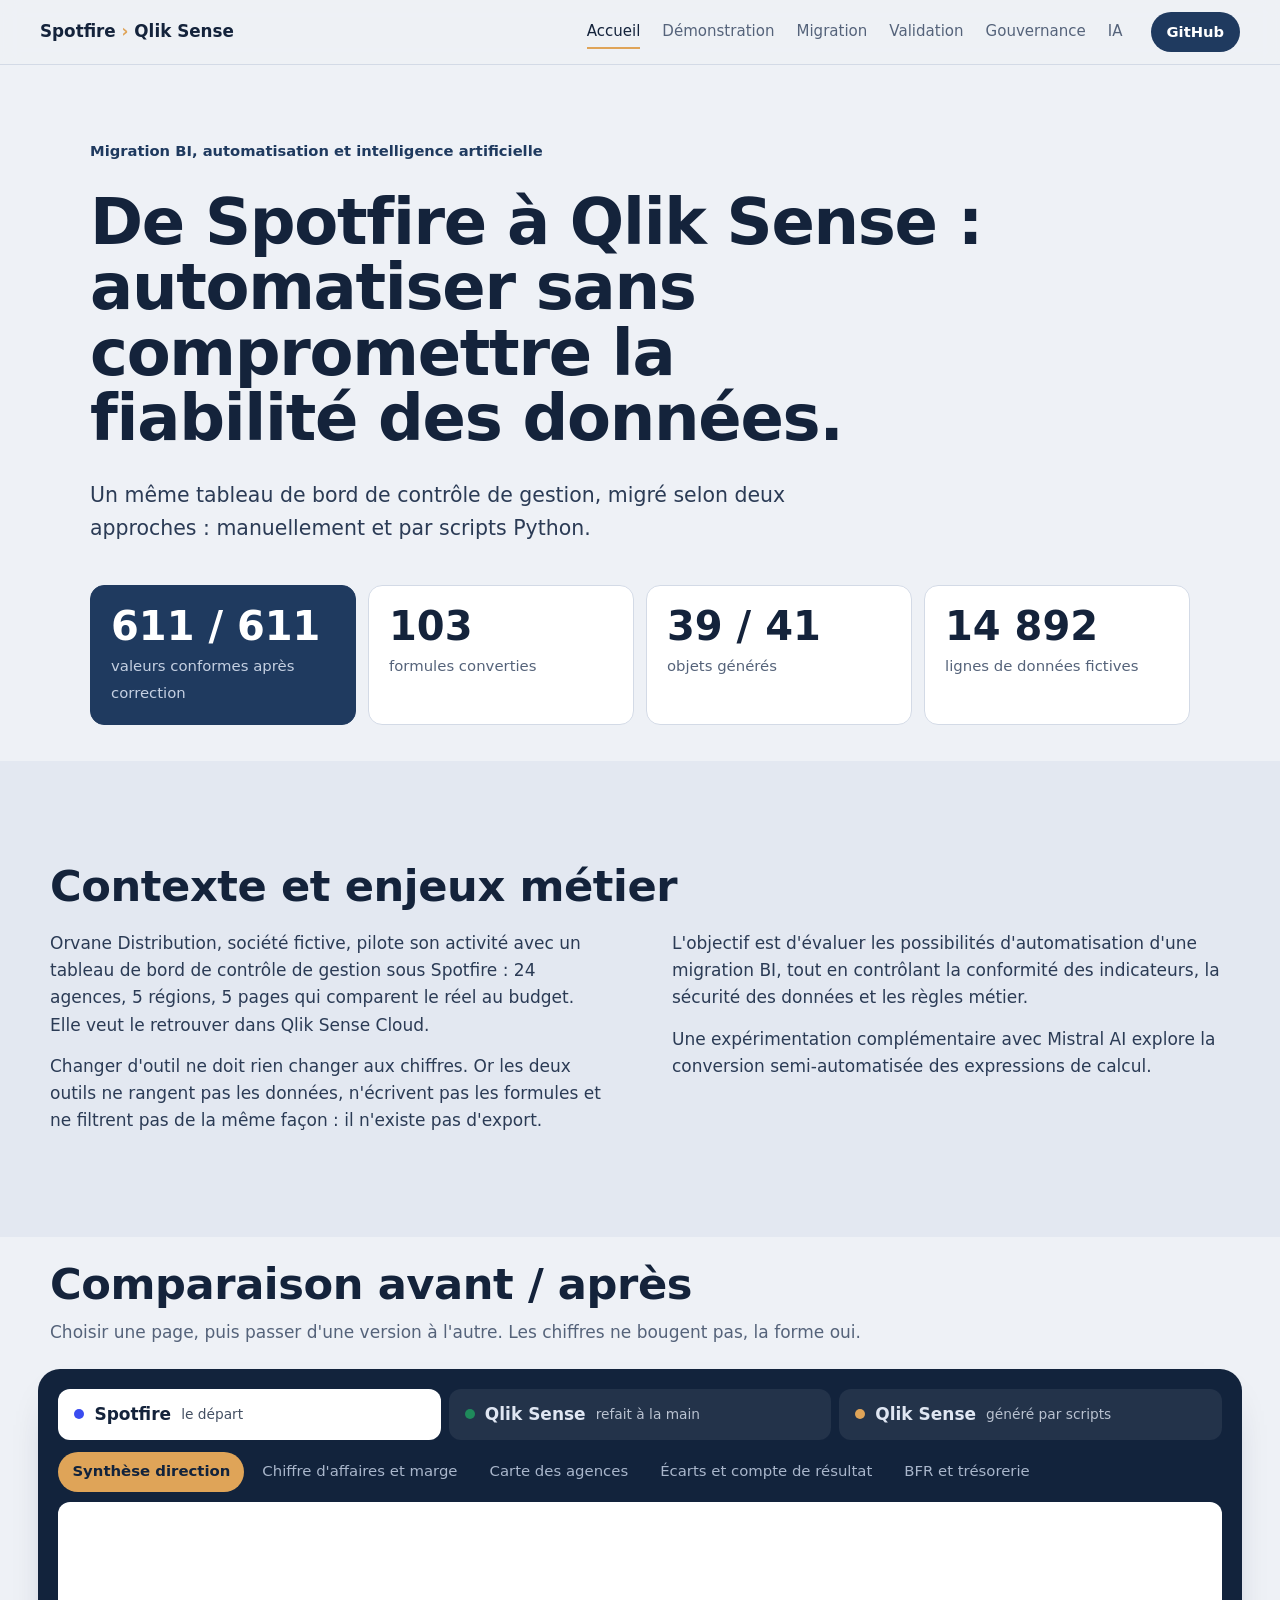
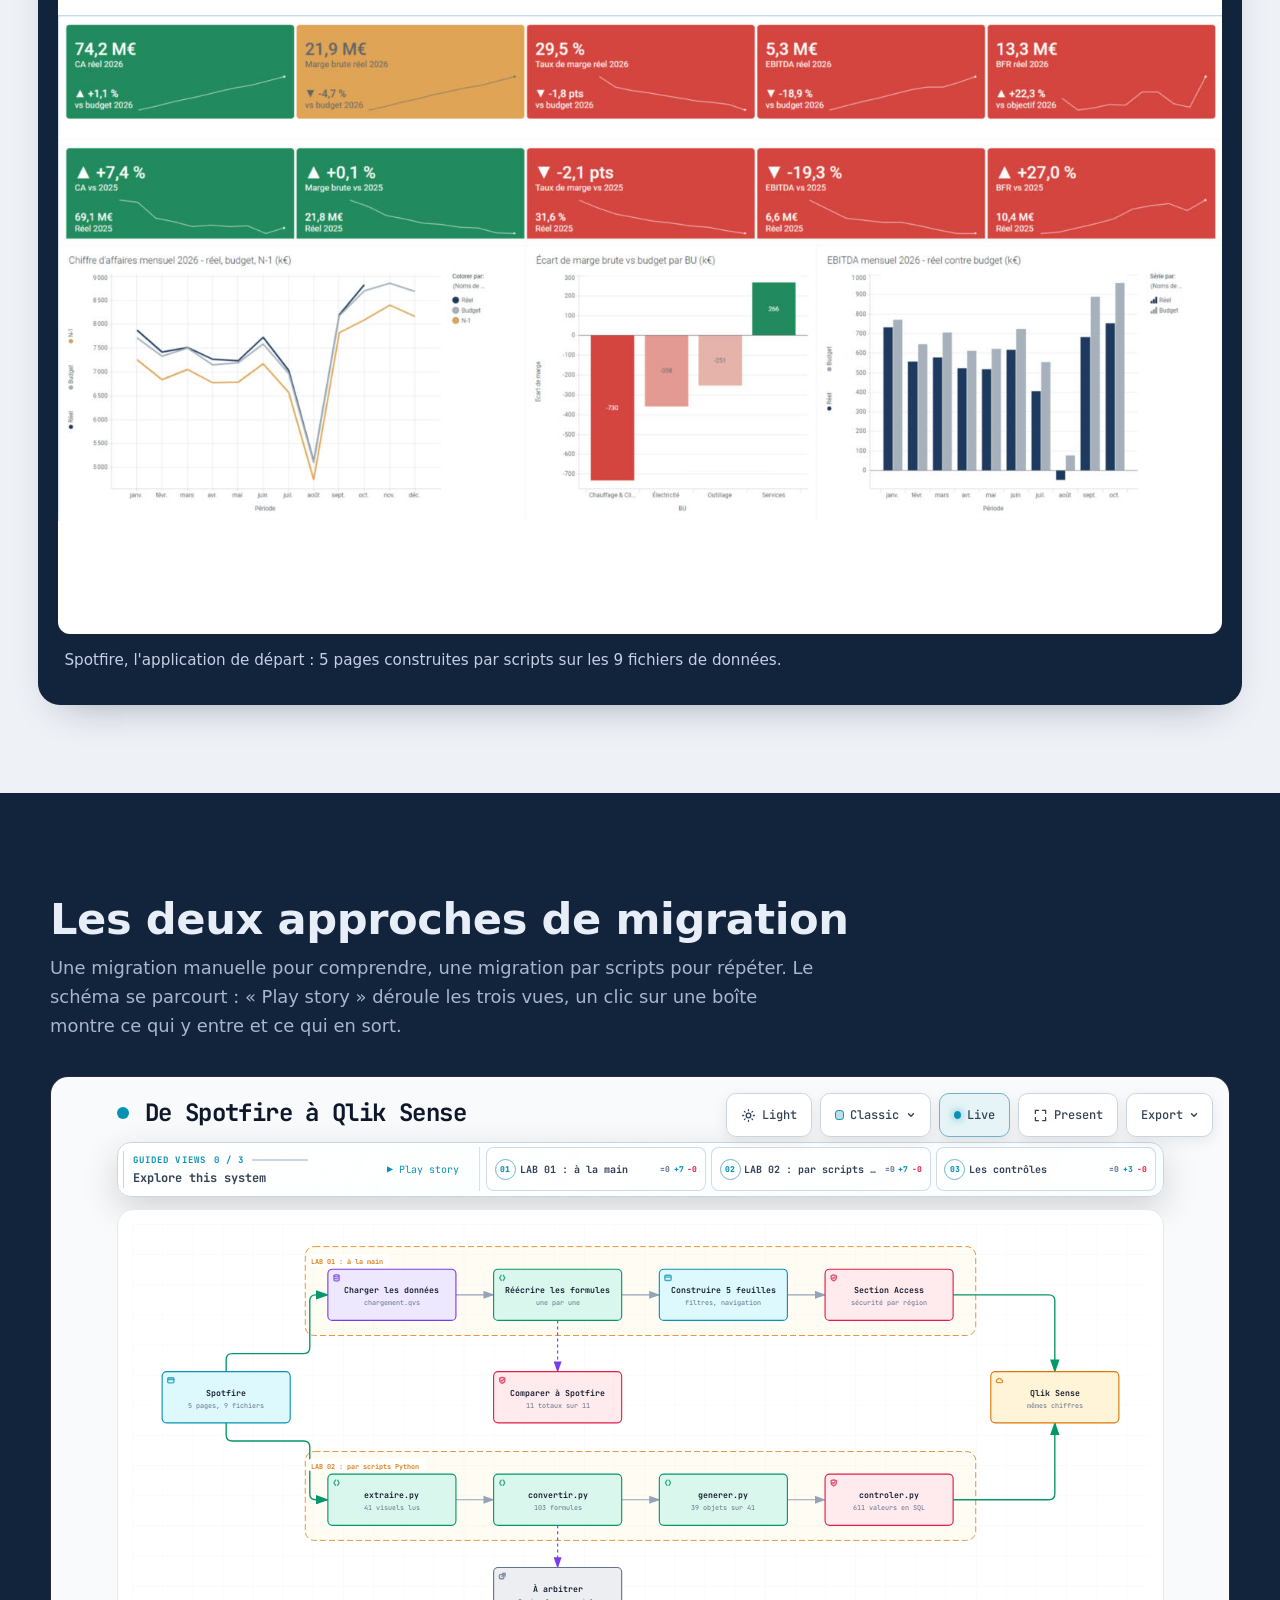
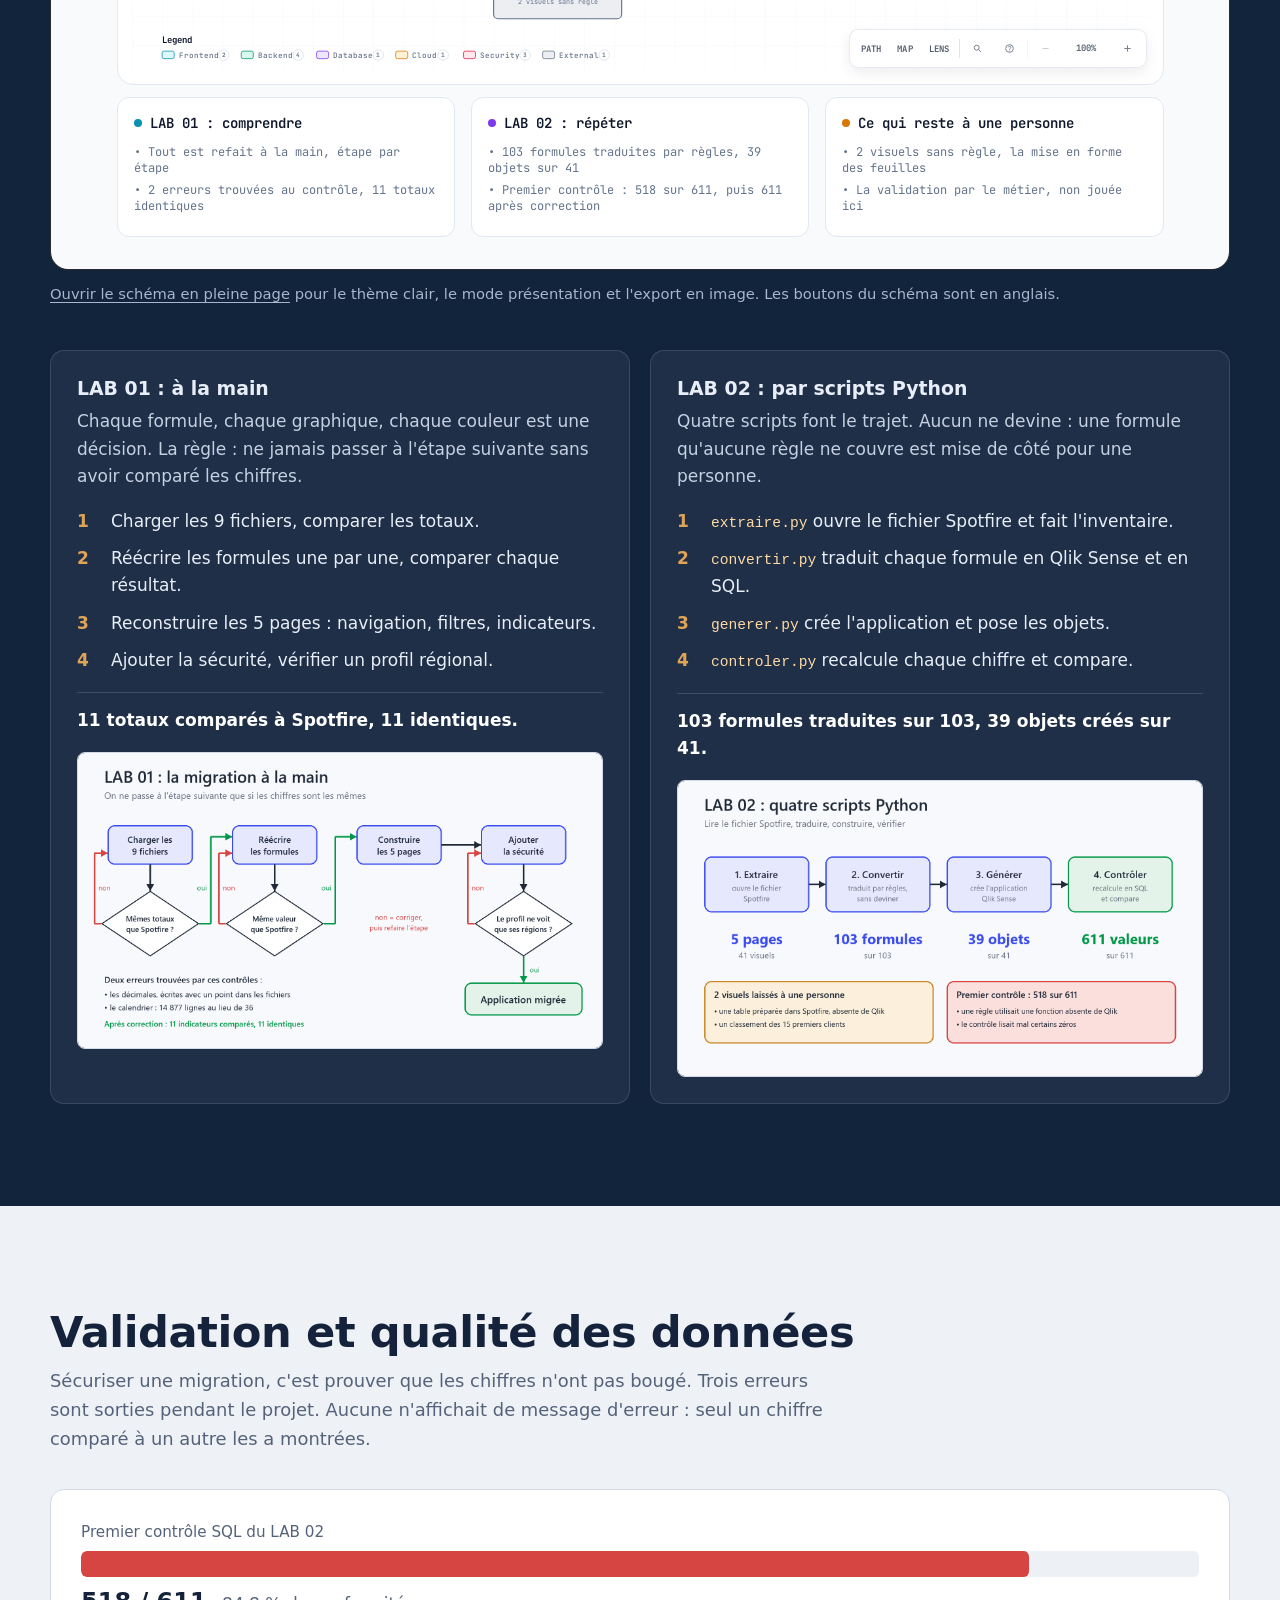
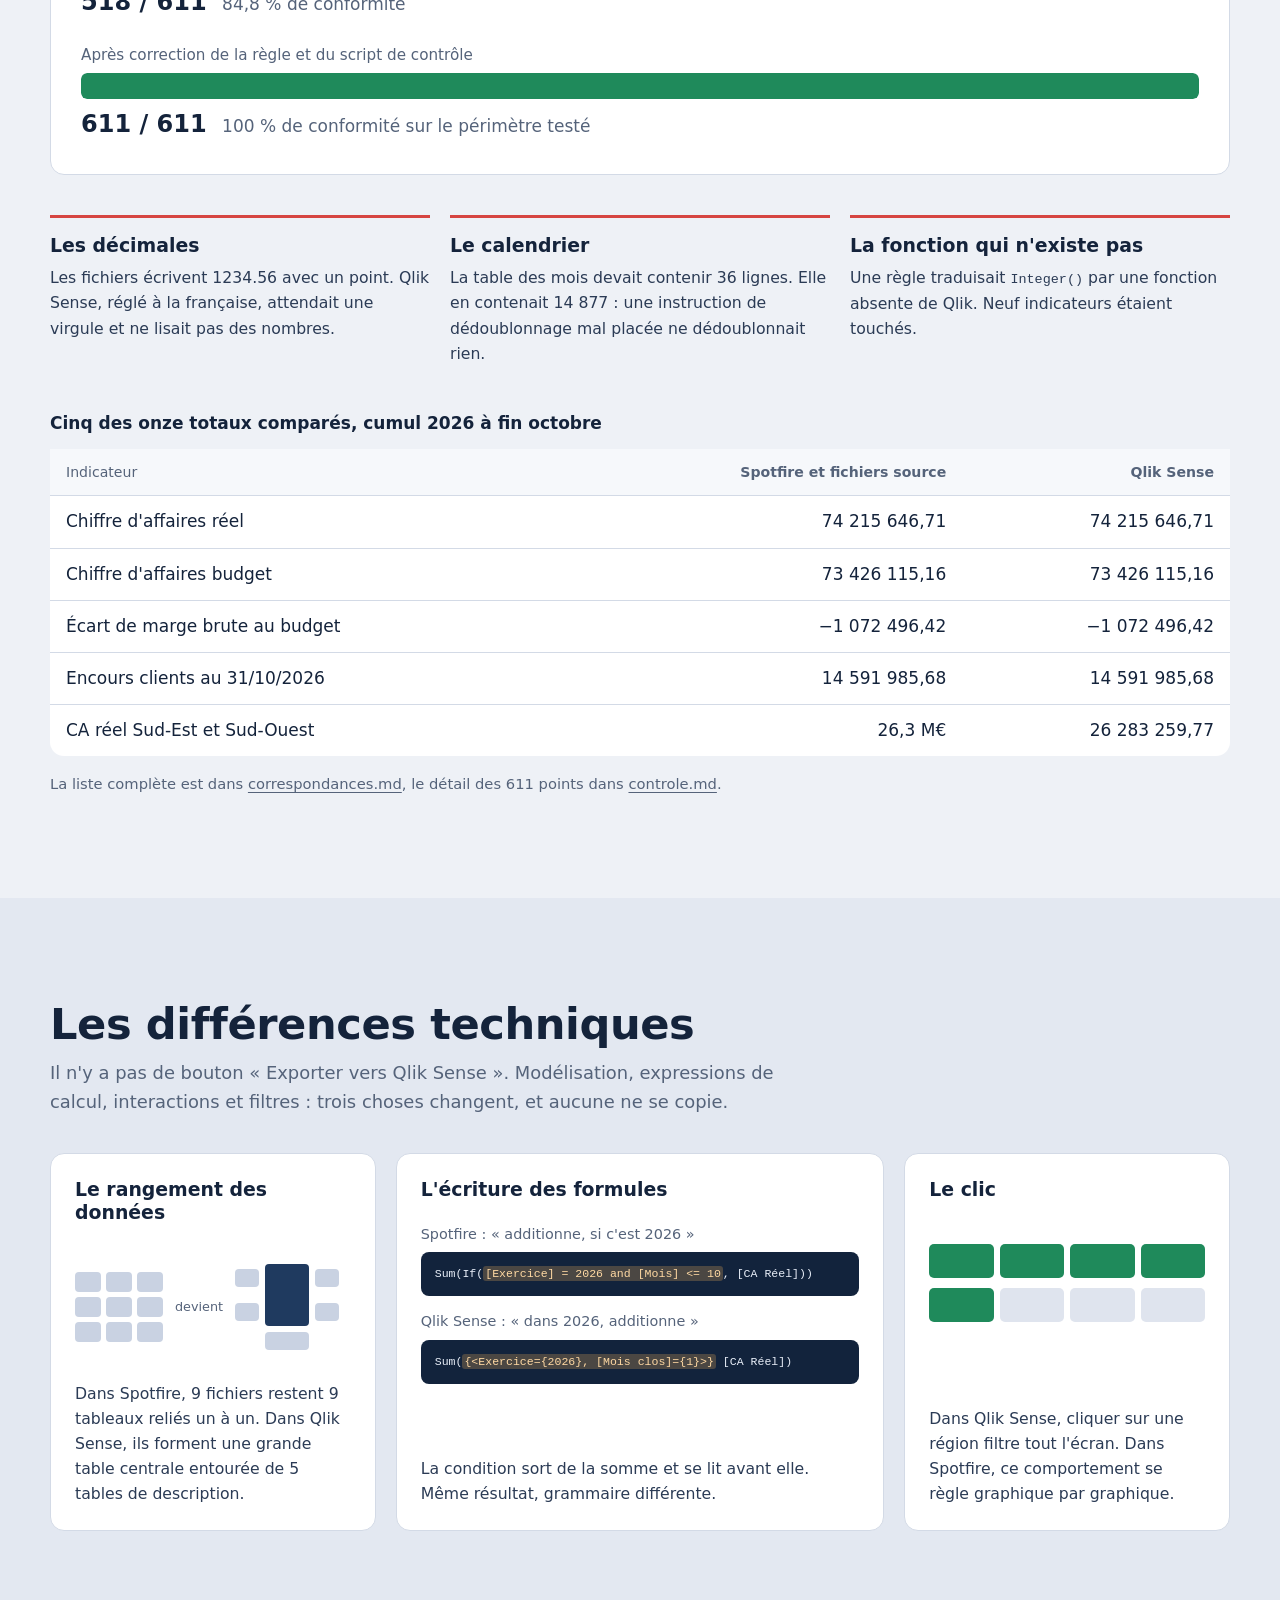
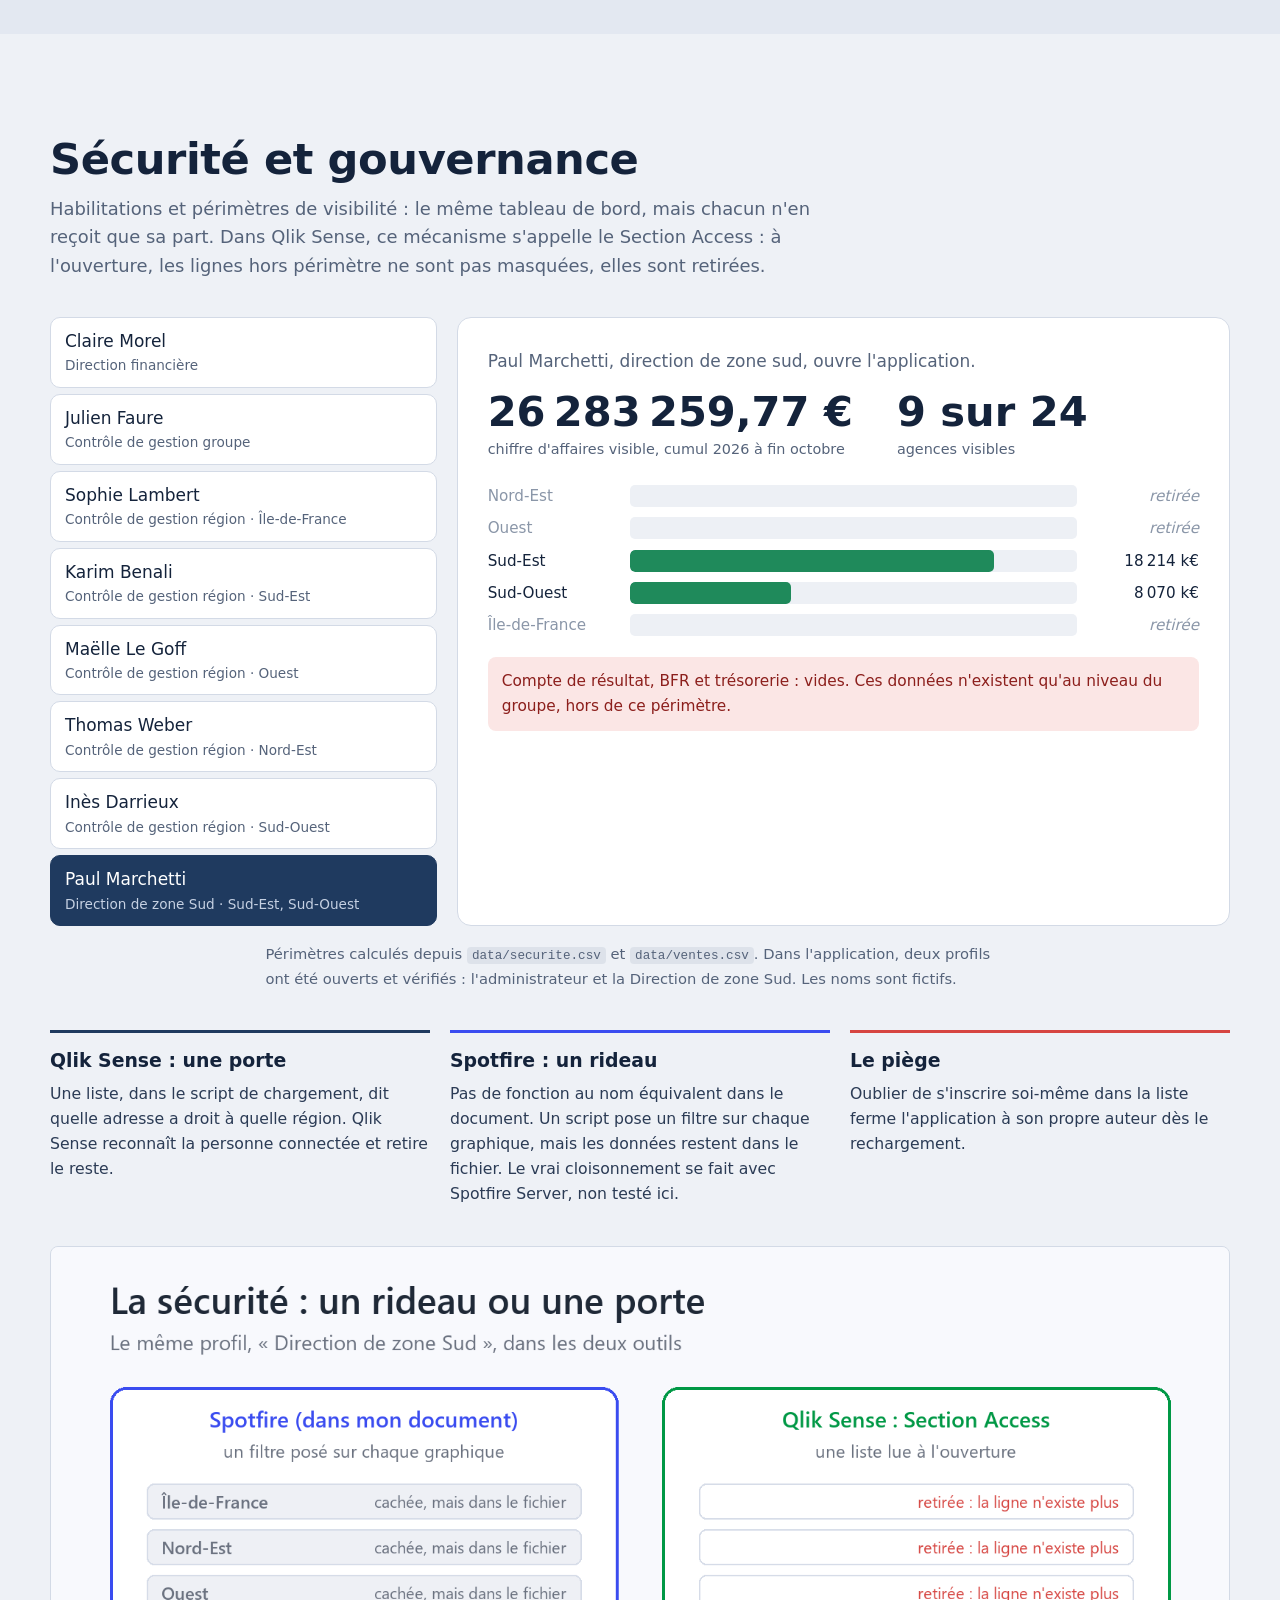
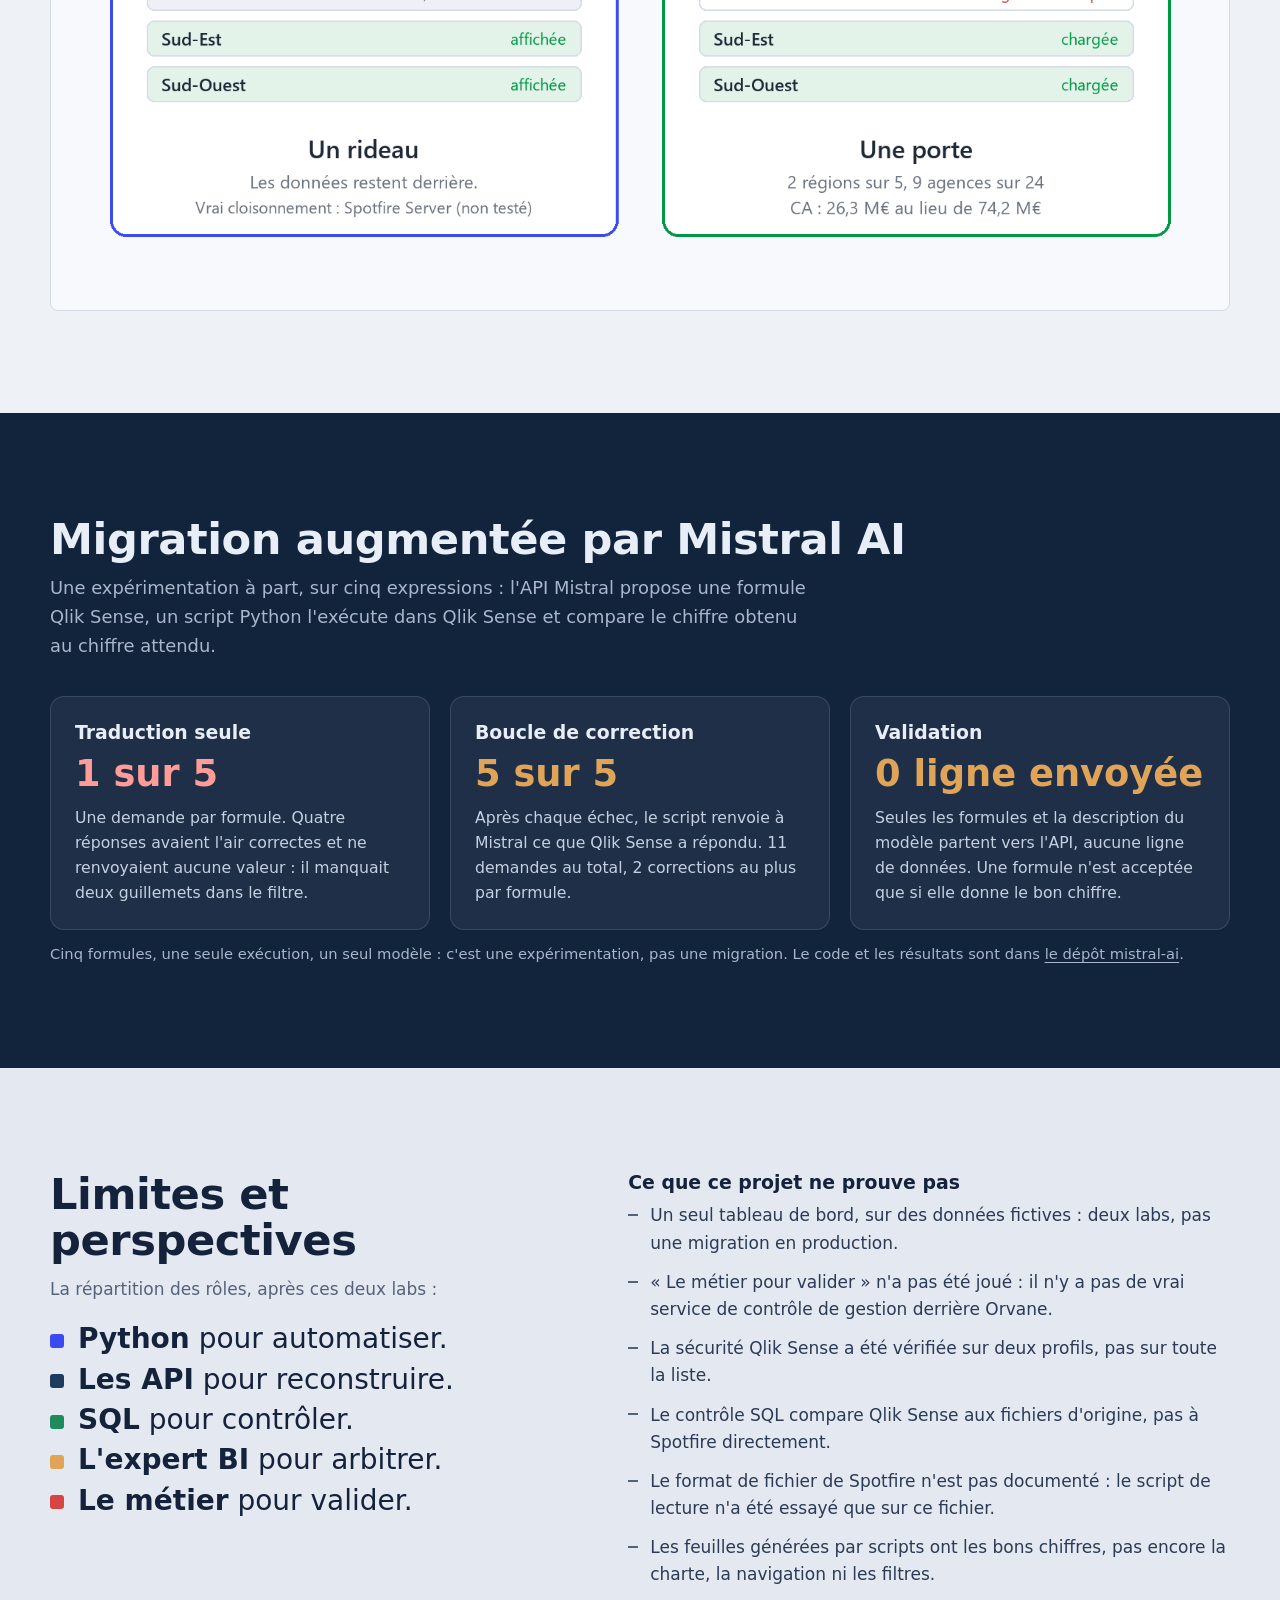
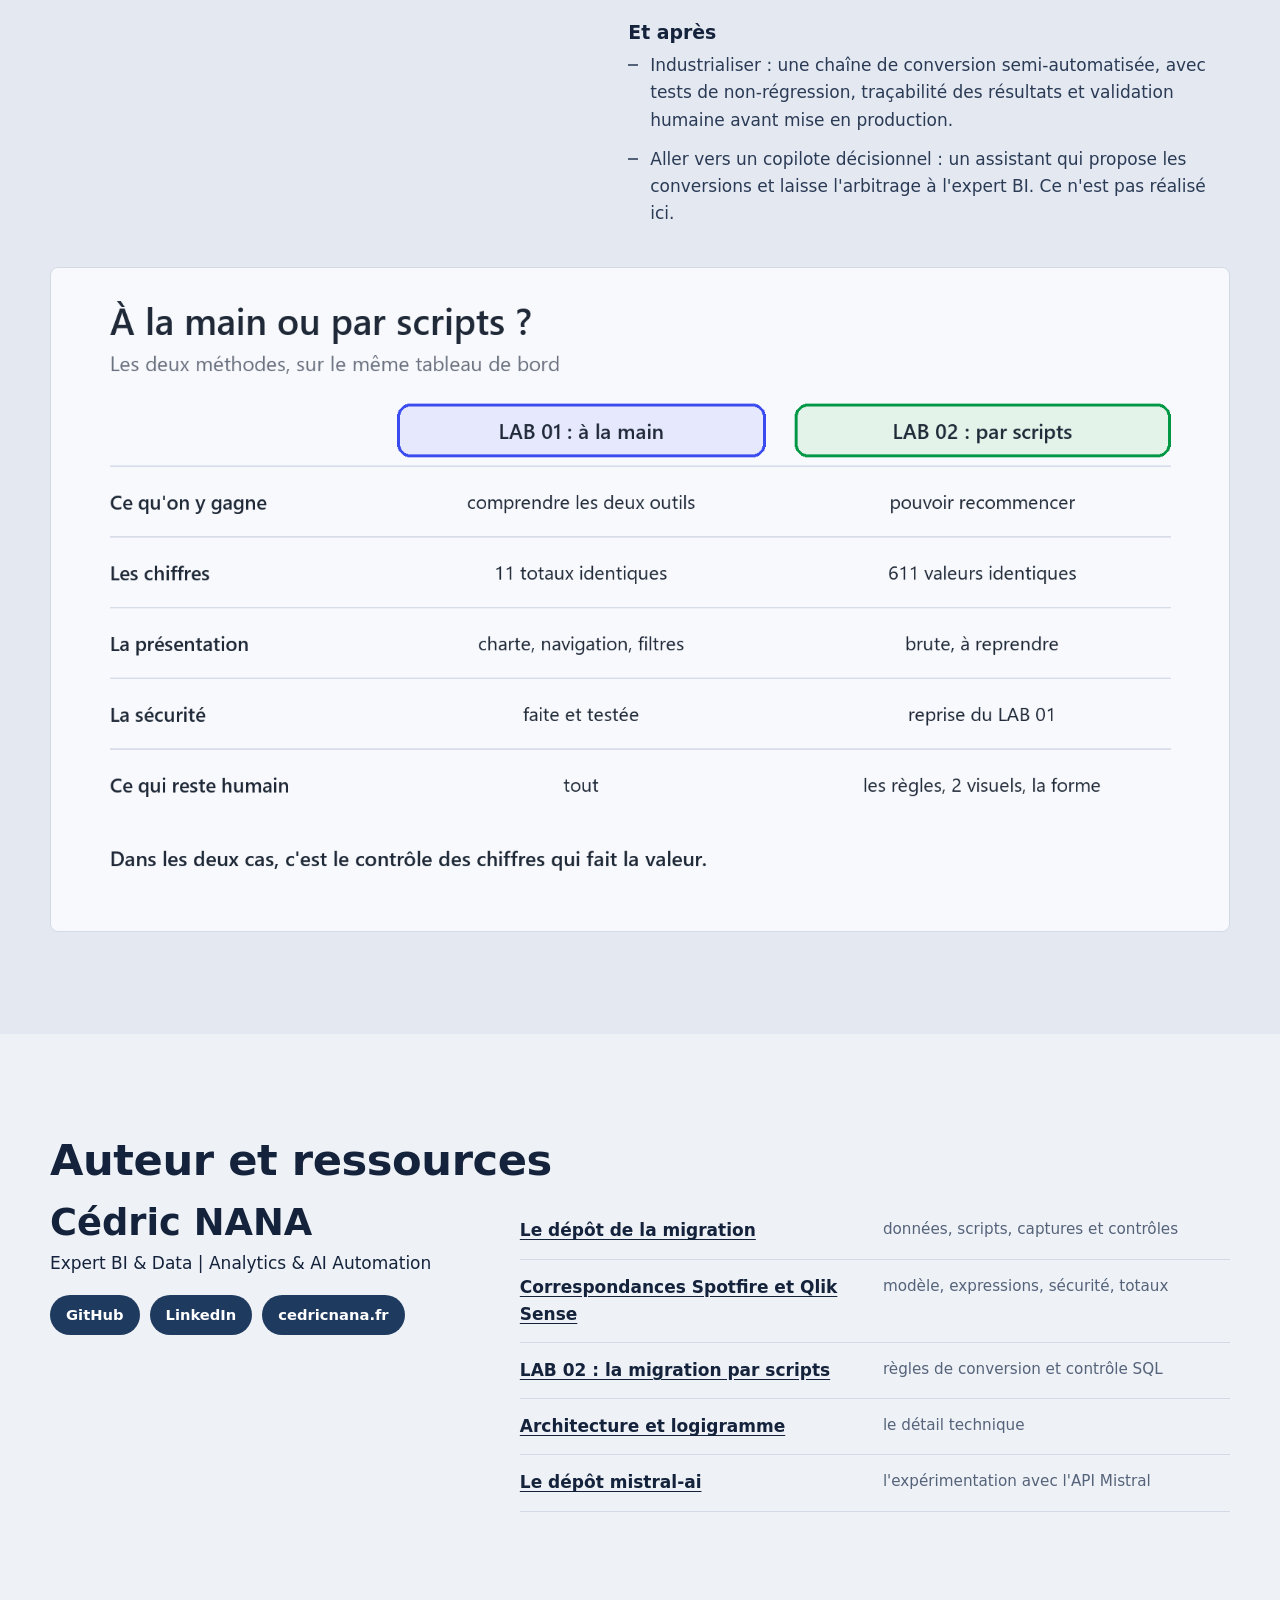
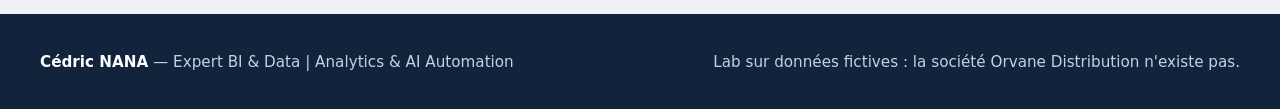
==== commit 5916d2bb: "Page du projet : phrase d'introduction de la comparaison sur une seule ligne" ====
--- a/index.html
+++ b/index.html
@@ -10,7 +10,7 @@
 <link rel="preconnect" href="https://fonts.googleapis.com">
 <link rel="preconnect" href="https://fonts.gstatic.com" crossorigin>
 <link href="https://fonts.googleapis.com/css2?family=Archivo:wdth,wght@75..100,400..800&family=JetBrains+Mono:wght@400;600&display=swap" rel="stylesheet">
-<link rel="stylesheet" href="style.css?v=5">
+<link rel="stylesheet" href="style.css?v=6">
 </head>
 <body>
 <a class="evitement" href="#contenu">Aller au contenu</a>
--- a/style.css
+++ b/style.css
@@ -68,7 +68,7 @@
 /* Visionneuse */
 .ecrans { max-width: 1320px; margin: 0 auto; padding: 24px clamp(12px, 3vw, 40px) 88px; }
 .ecrans__tete { max-width: var(--large); margin: 0 auto 22px; }
-.ecrans__tete p { color: var(--doux); max-width: 60ch; }
+.ecrans__tete p { color: var(--doux); max-width: none; }
 h2 { font-size: clamp(1.7rem, 3.6vw, 2.7rem); line-height: 1.08; font-weight: 800; font-stretch: 82%; letter-spacing: -0.01em; margin-bottom: 12px; text-wrap: balance; }
 h3 { font-size: 1.18rem; font-weight: 700; line-height: 1.25; margin-bottom: 8px; }
 
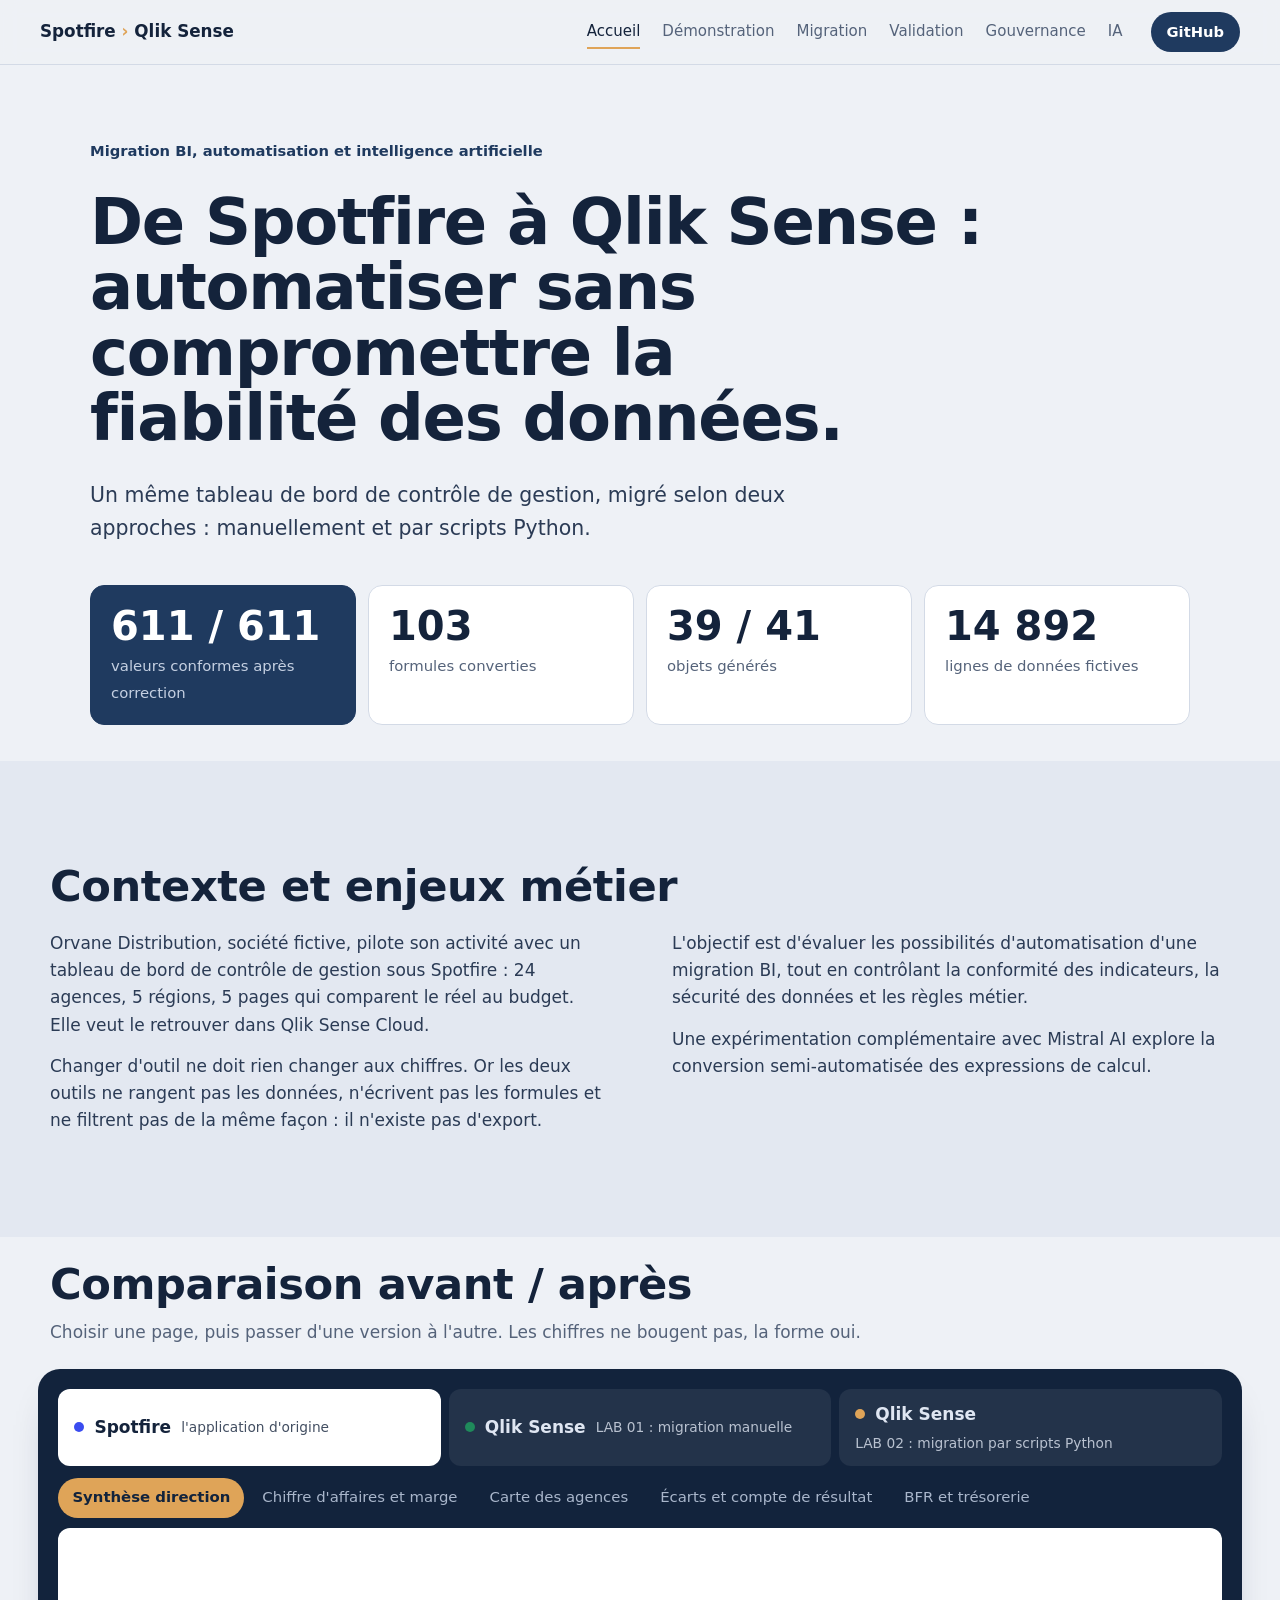
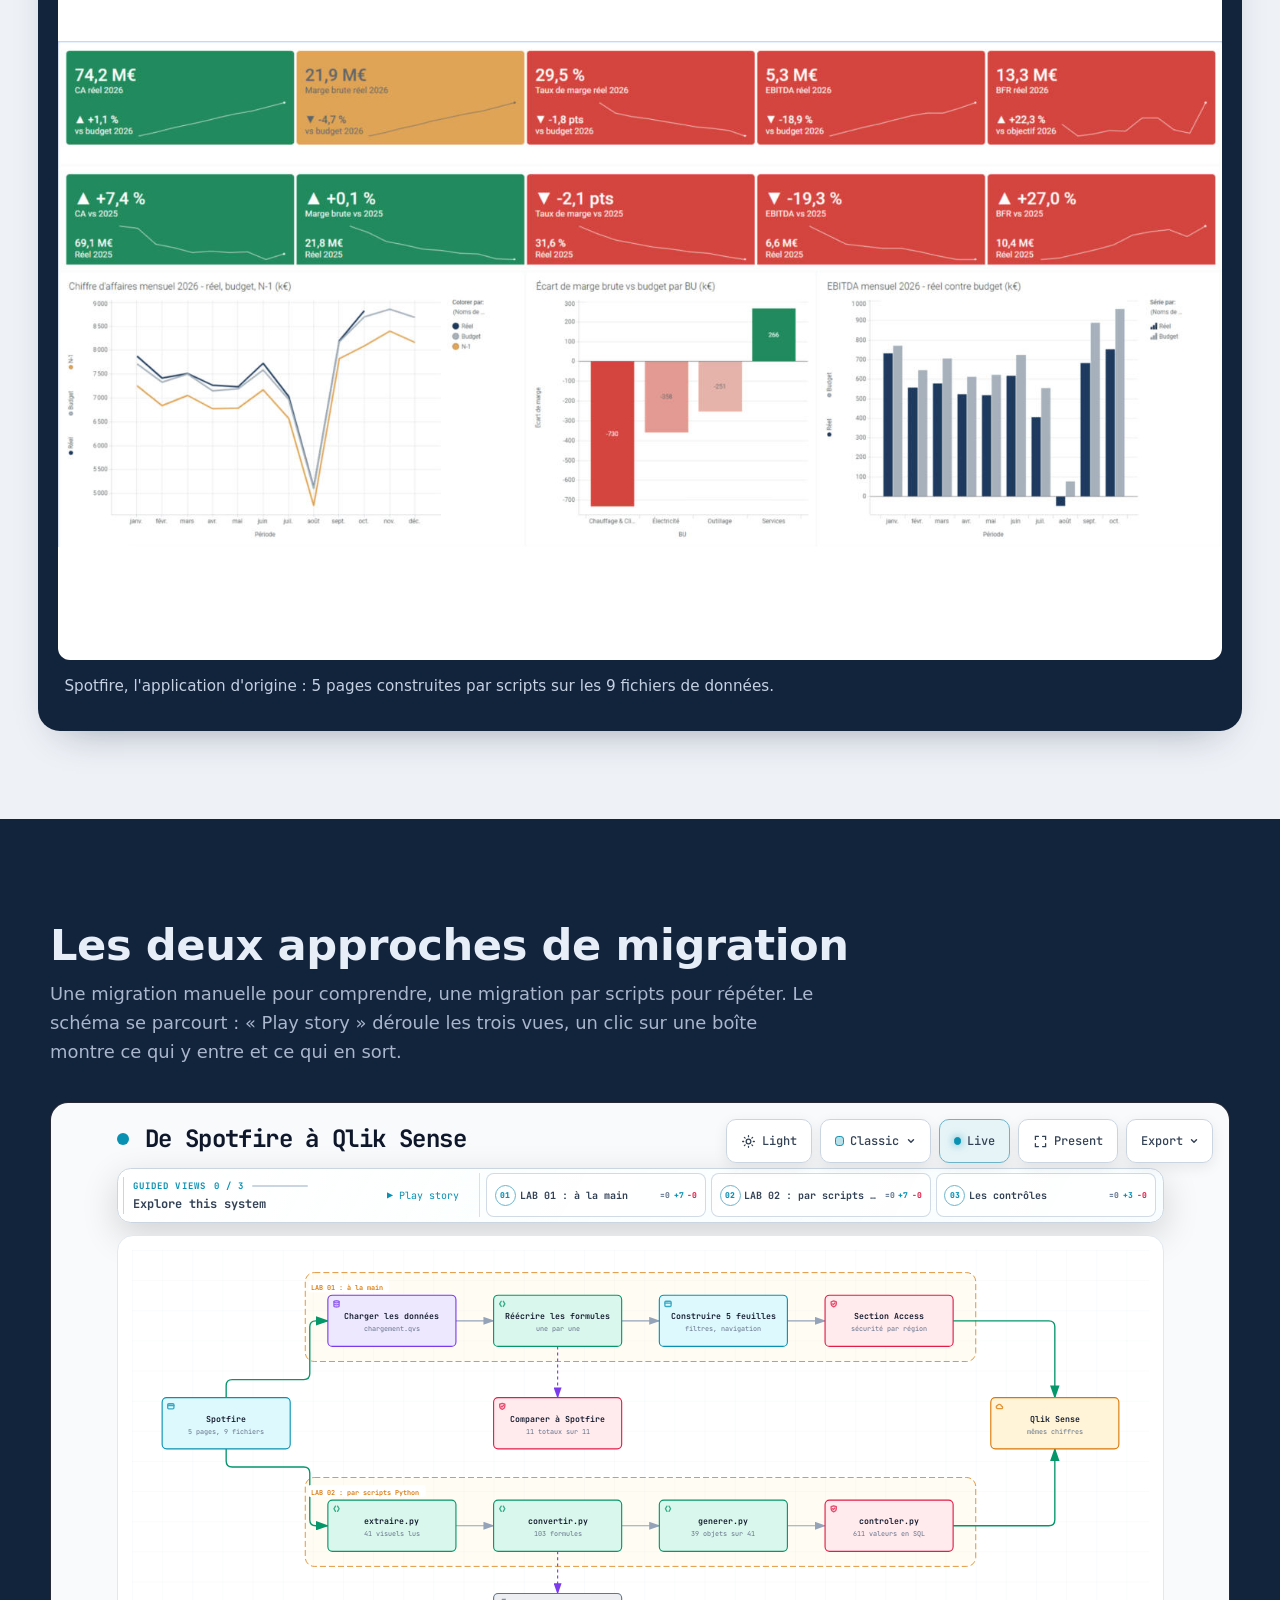
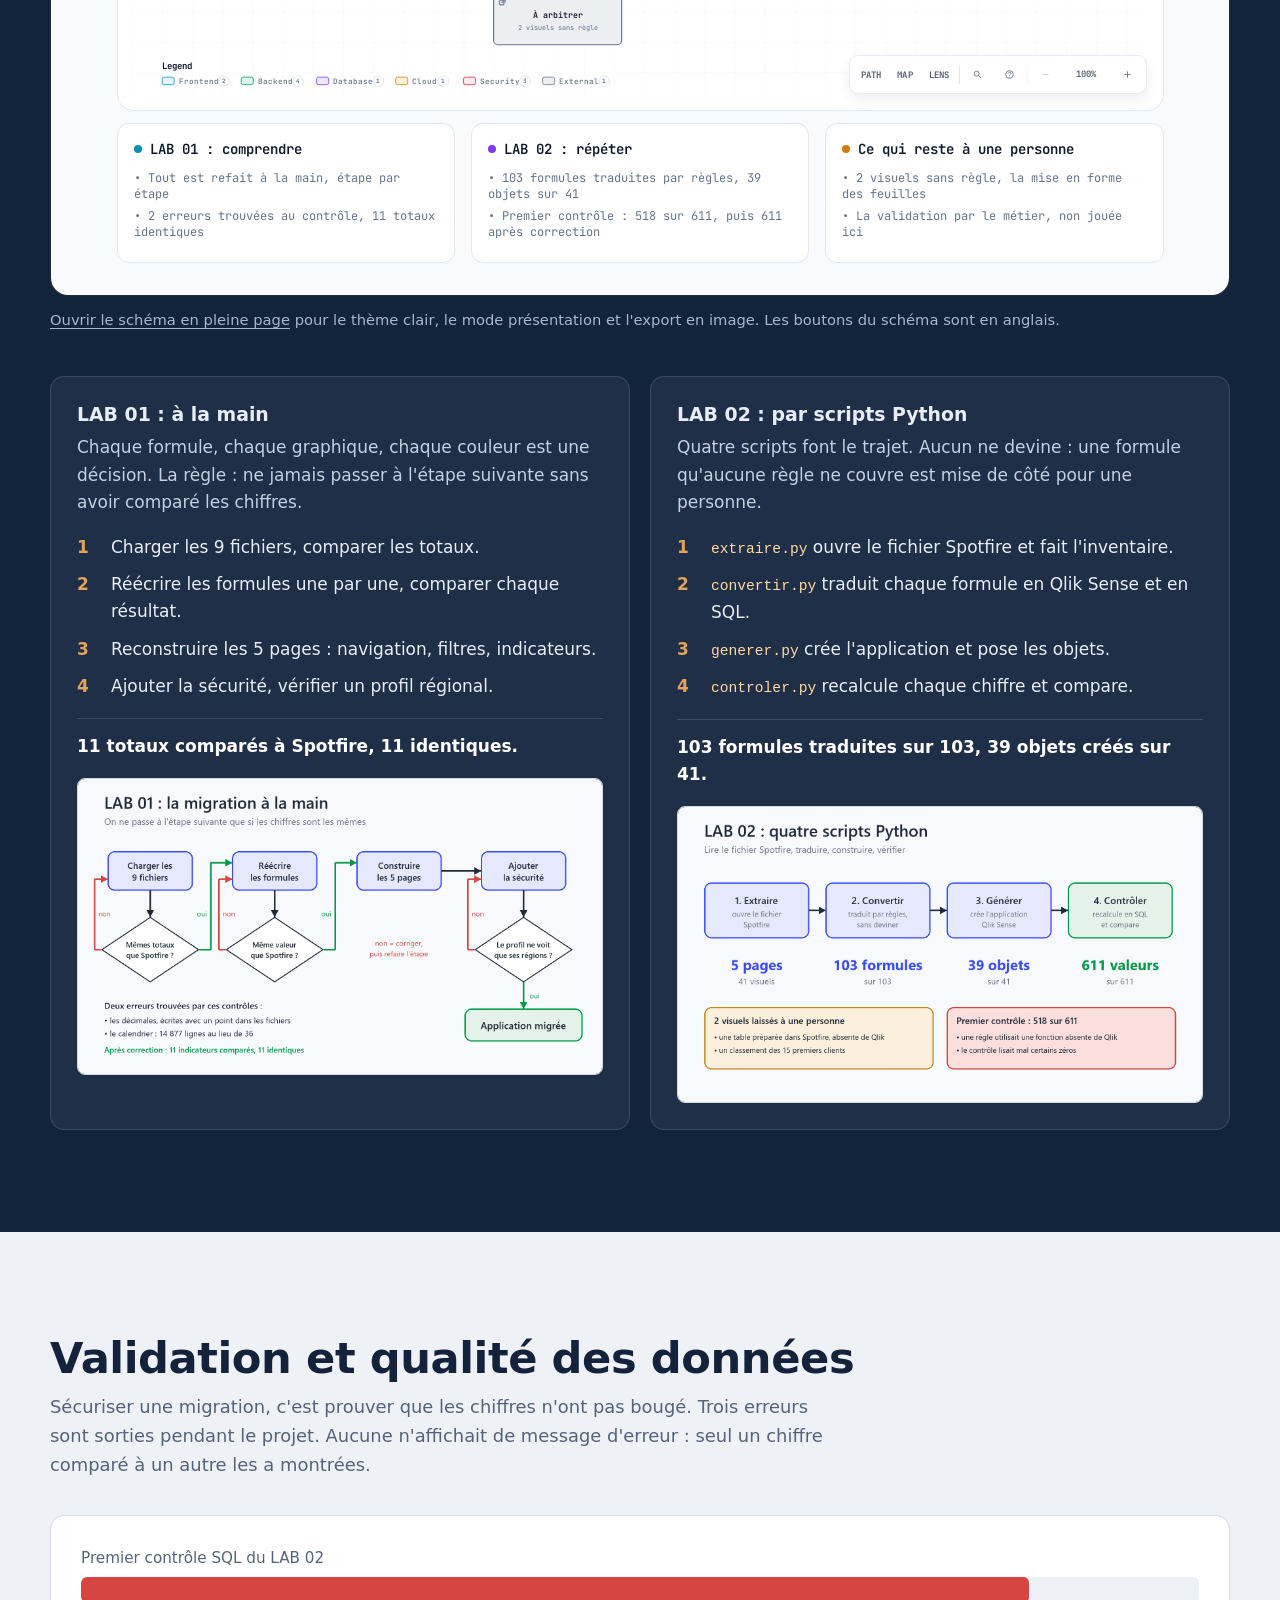
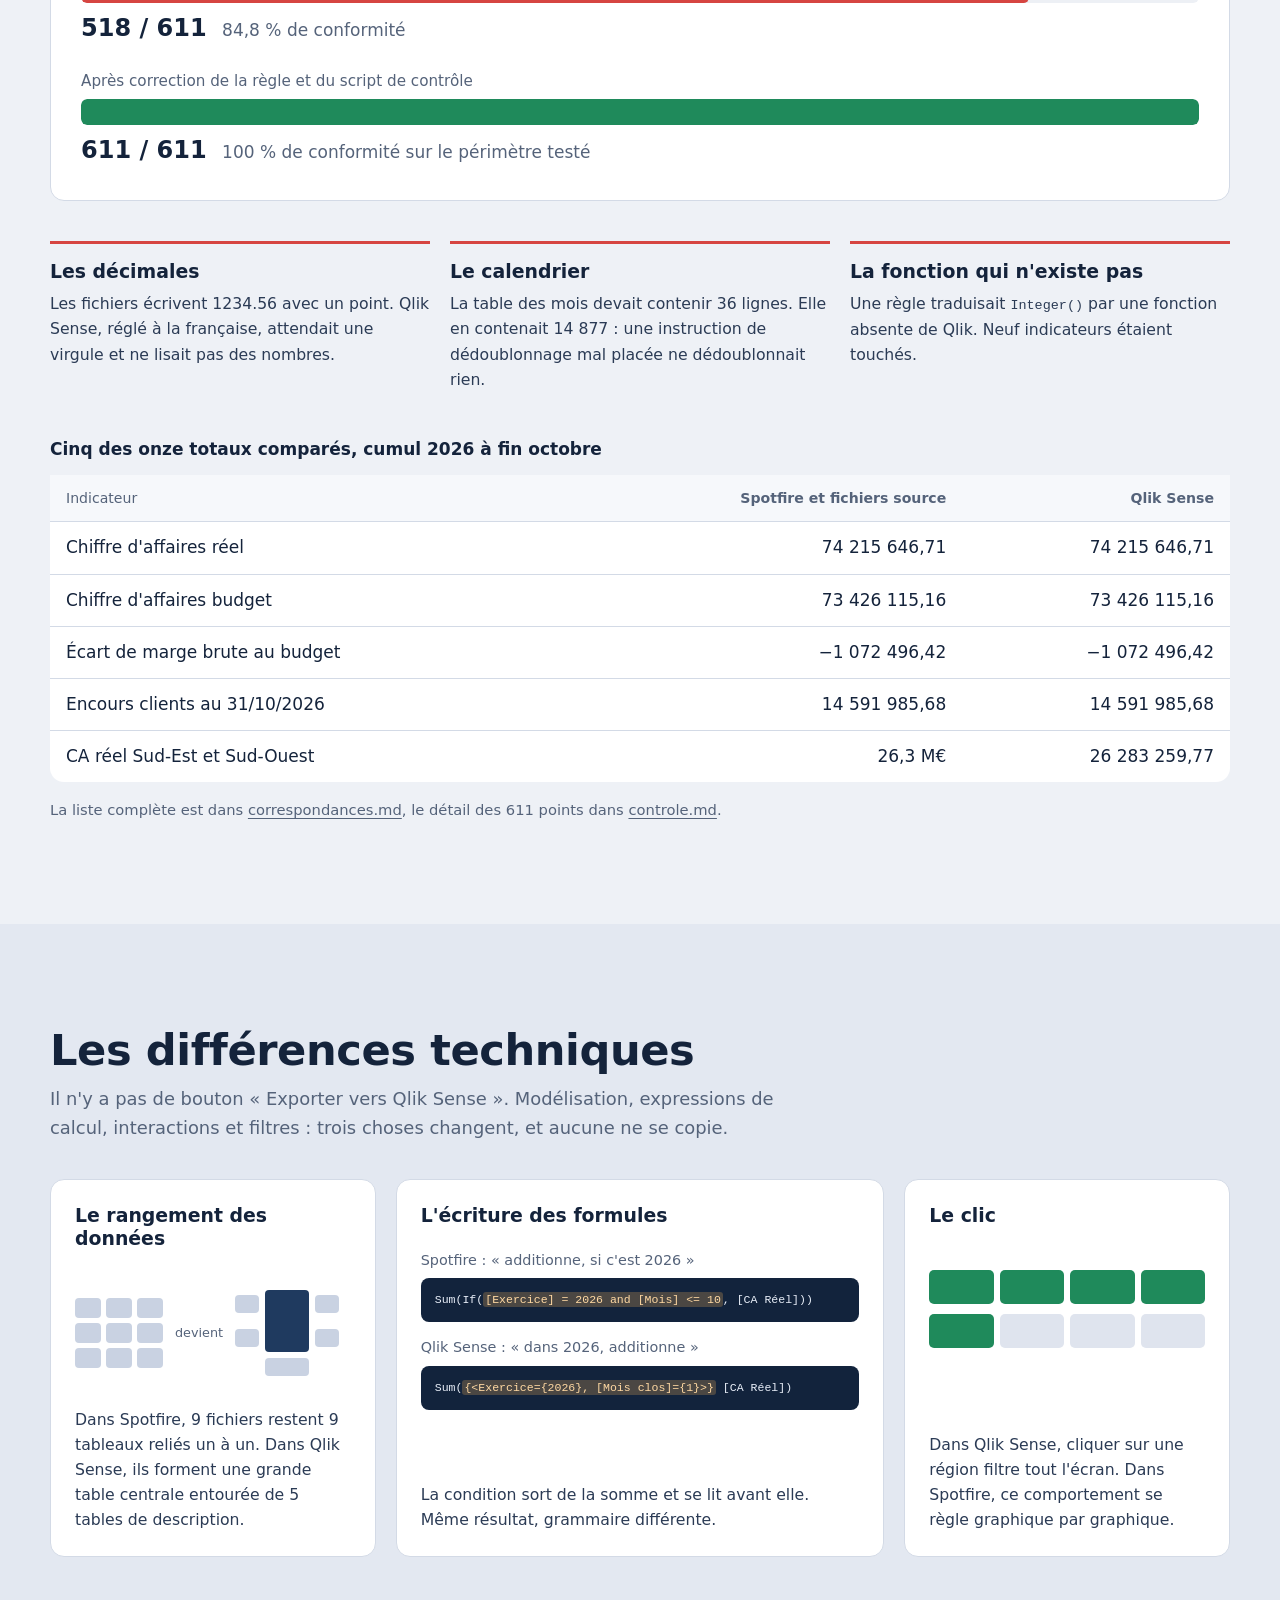
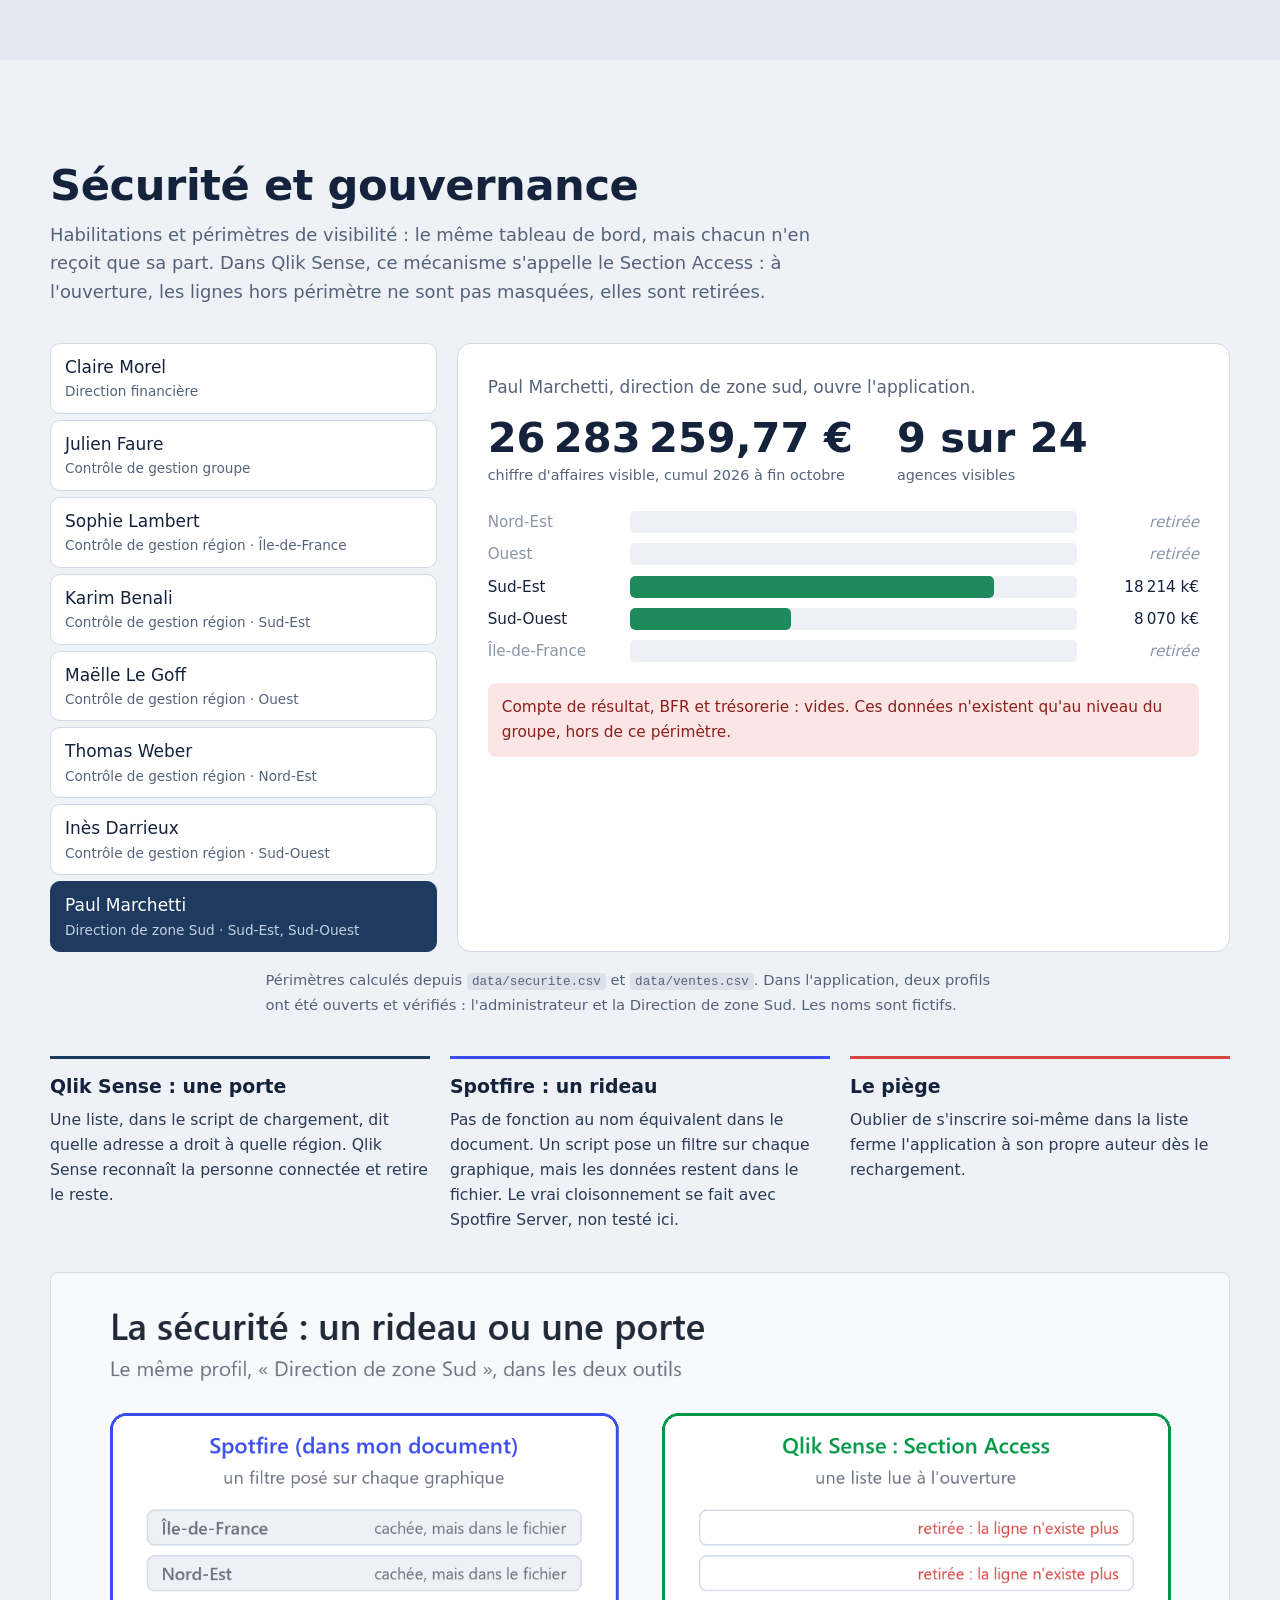
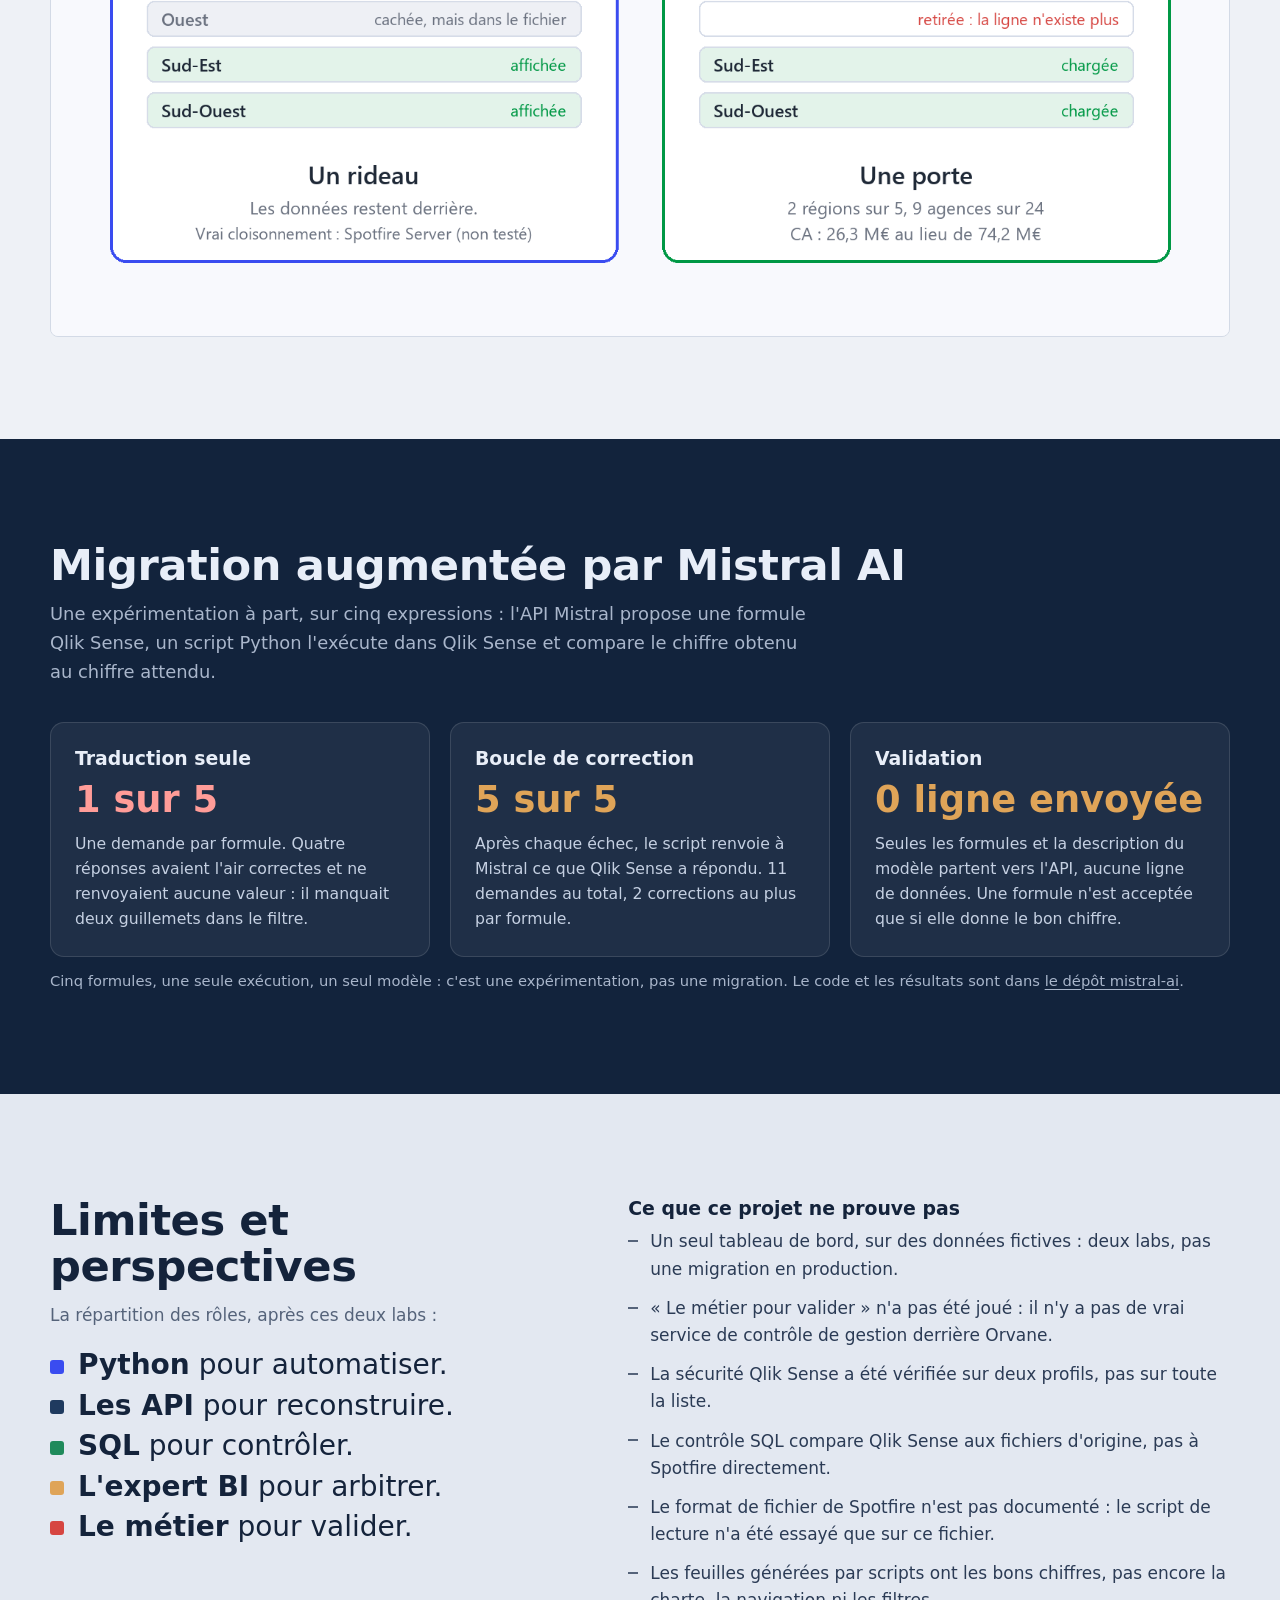
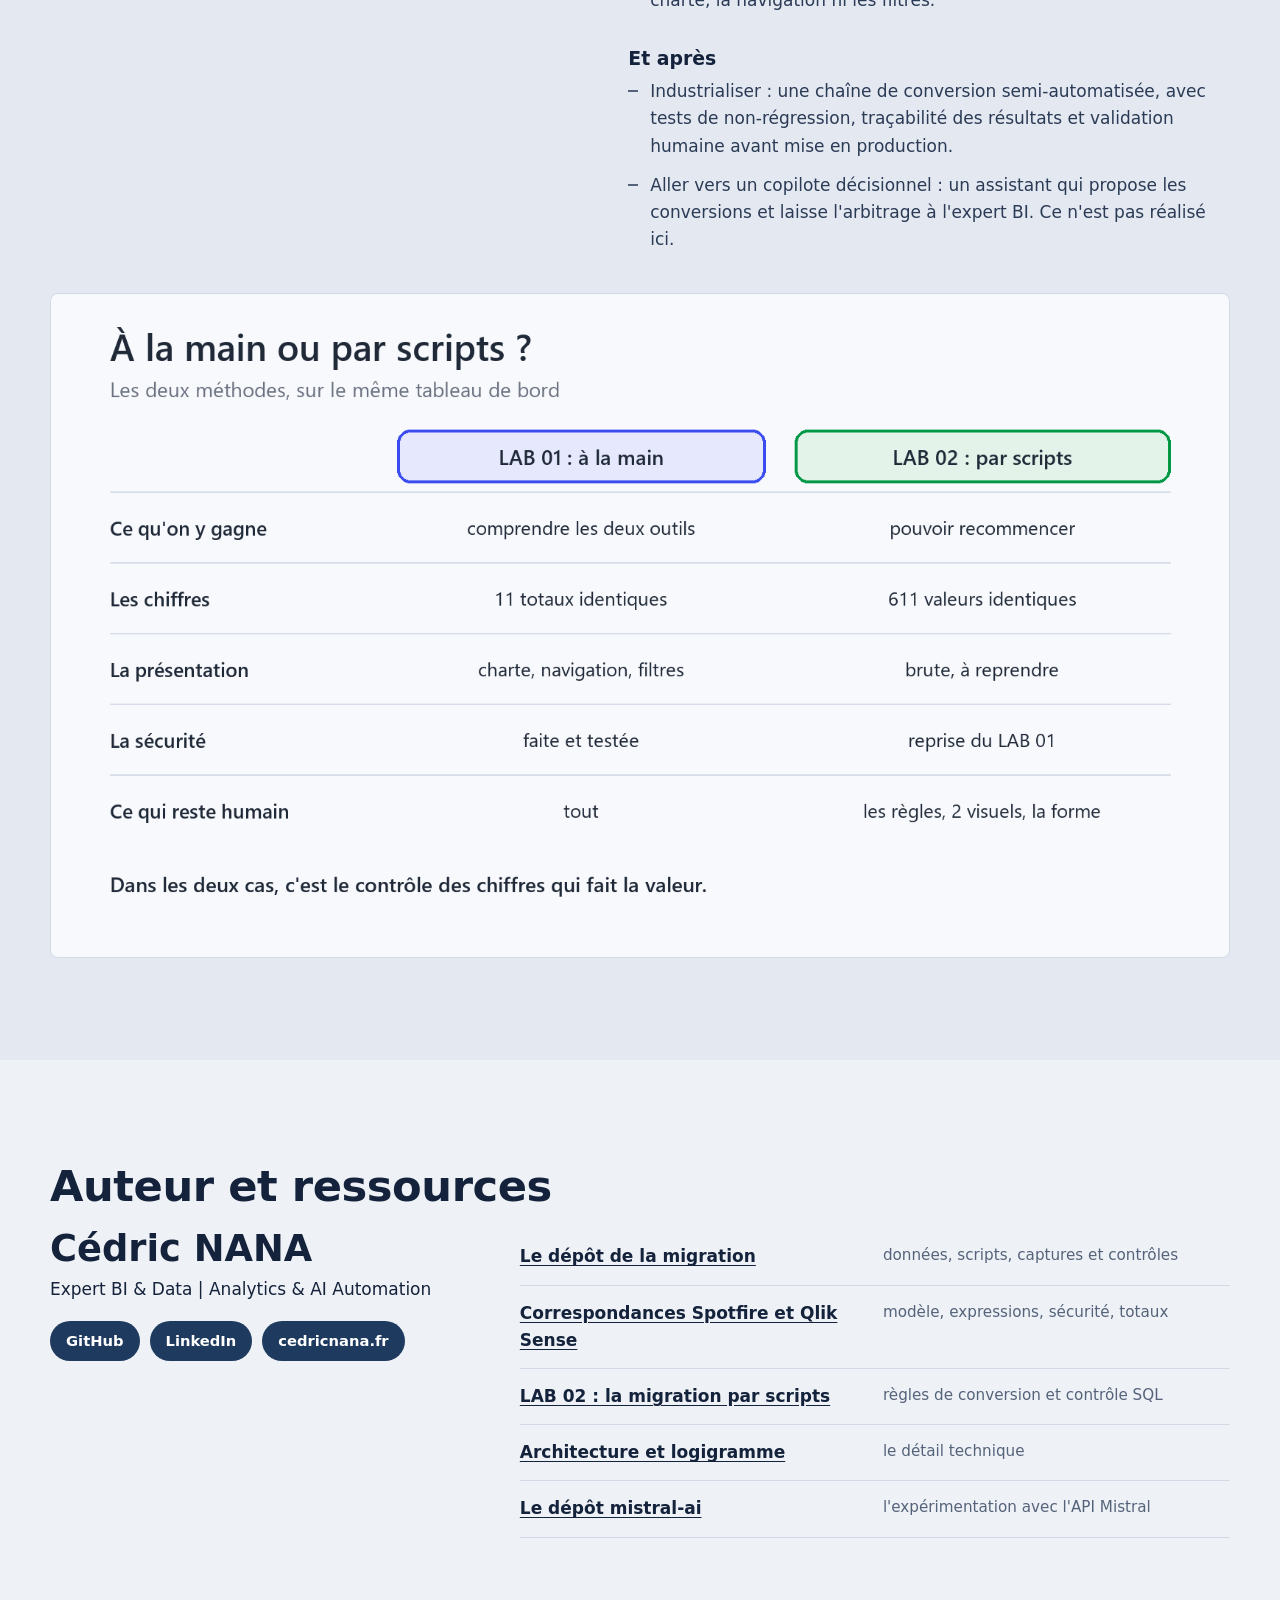
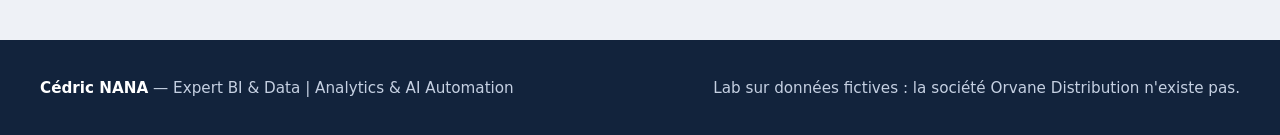
==== commit 8d005414: "Page du projet : libellés des trois versions (application d'origine, LAB 01 migration manuelle, LAB " ====
--- a/index.html
+++ b/index.html
@@ -64,9 +64,9 @@
 
   <div class="visionneuse">
     <div class="versions" role="radiogroup" aria-label="Version affichée">
-      <button role="radio" data-version="spotfire" aria-checked="true"><span class="versions__puce versions__puce--spotfire"></span>Spotfire <small>le départ</small></button>
-      <button role="radio" data-version="qlik" aria-checked="false"><span class="versions__puce versions__puce--qlik"></span>Qlik Sense <small>refait à la main</small></button>
-      <button role="radio" data-version="lab02" aria-checked="false"><span class="versions__puce versions__puce--lab02"></span>Qlik Sense <small>généré par scripts</small></button>
+      <button role="radio" data-version="spotfire" aria-checked="true"><span class="versions__puce versions__puce--spotfire"></span>Spotfire <small>l'application d'origine</small></button>
+      <button role="radio" data-version="qlik" aria-checked="false"><span class="versions__puce versions__puce--qlik"></span>Qlik Sense <small>LAB 01 : migration manuelle</small></button>
+      <button role="radio" data-version="lab02" aria-checked="false"><span class="versions__puce versions__puce--lab02"></span>Qlik Sense <small>LAB 02 : migration par scripts Python</small></button>
     </div>
     <div class="pages" role="tablist" aria-label="Page du tableau de bord">
       <button role="tab" data-page="01_synthese_direction" aria-selected="true">Synthèse direction</button>
@@ -321,6 +321,6 @@
 </footer>
 
 <script src="data.js?v=3"></script>
-<script src="app.js?v=4"></script>
+<script src="app.js?v=5"></script>
 </body>
 </html>
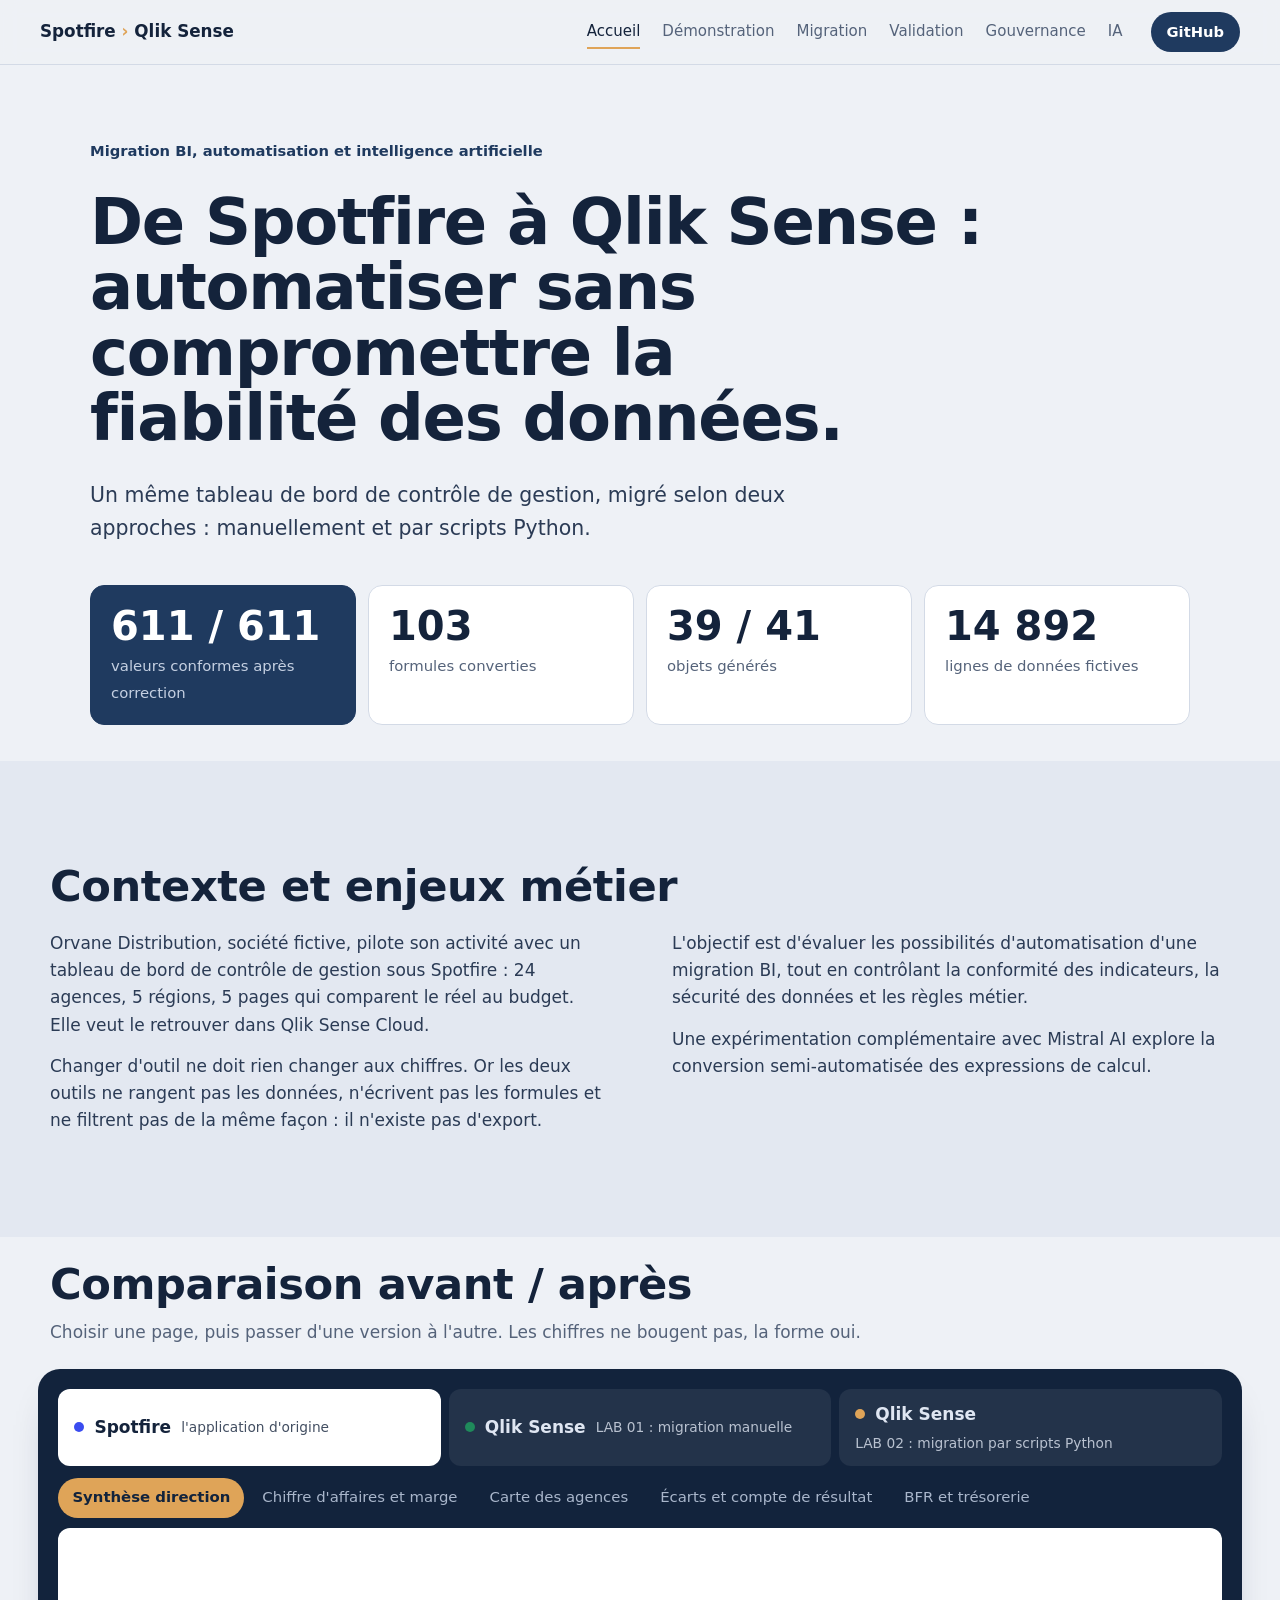
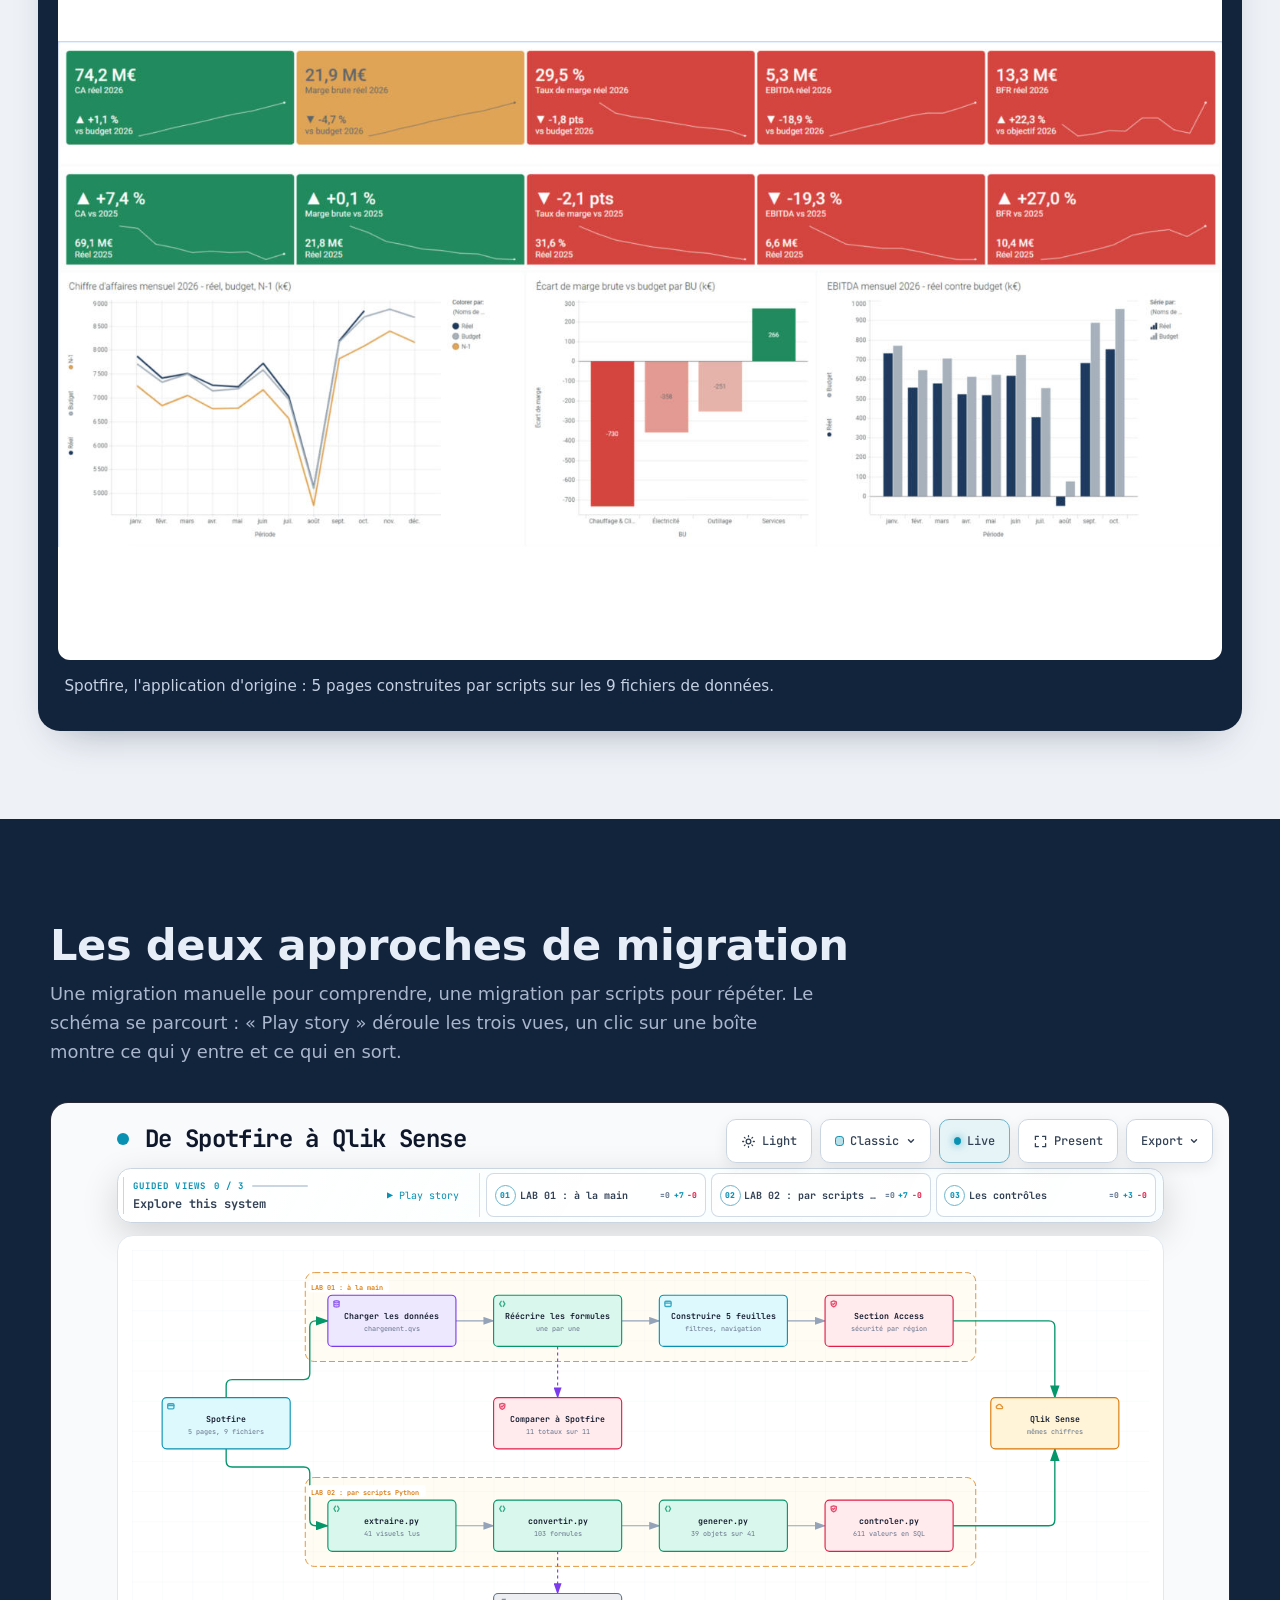
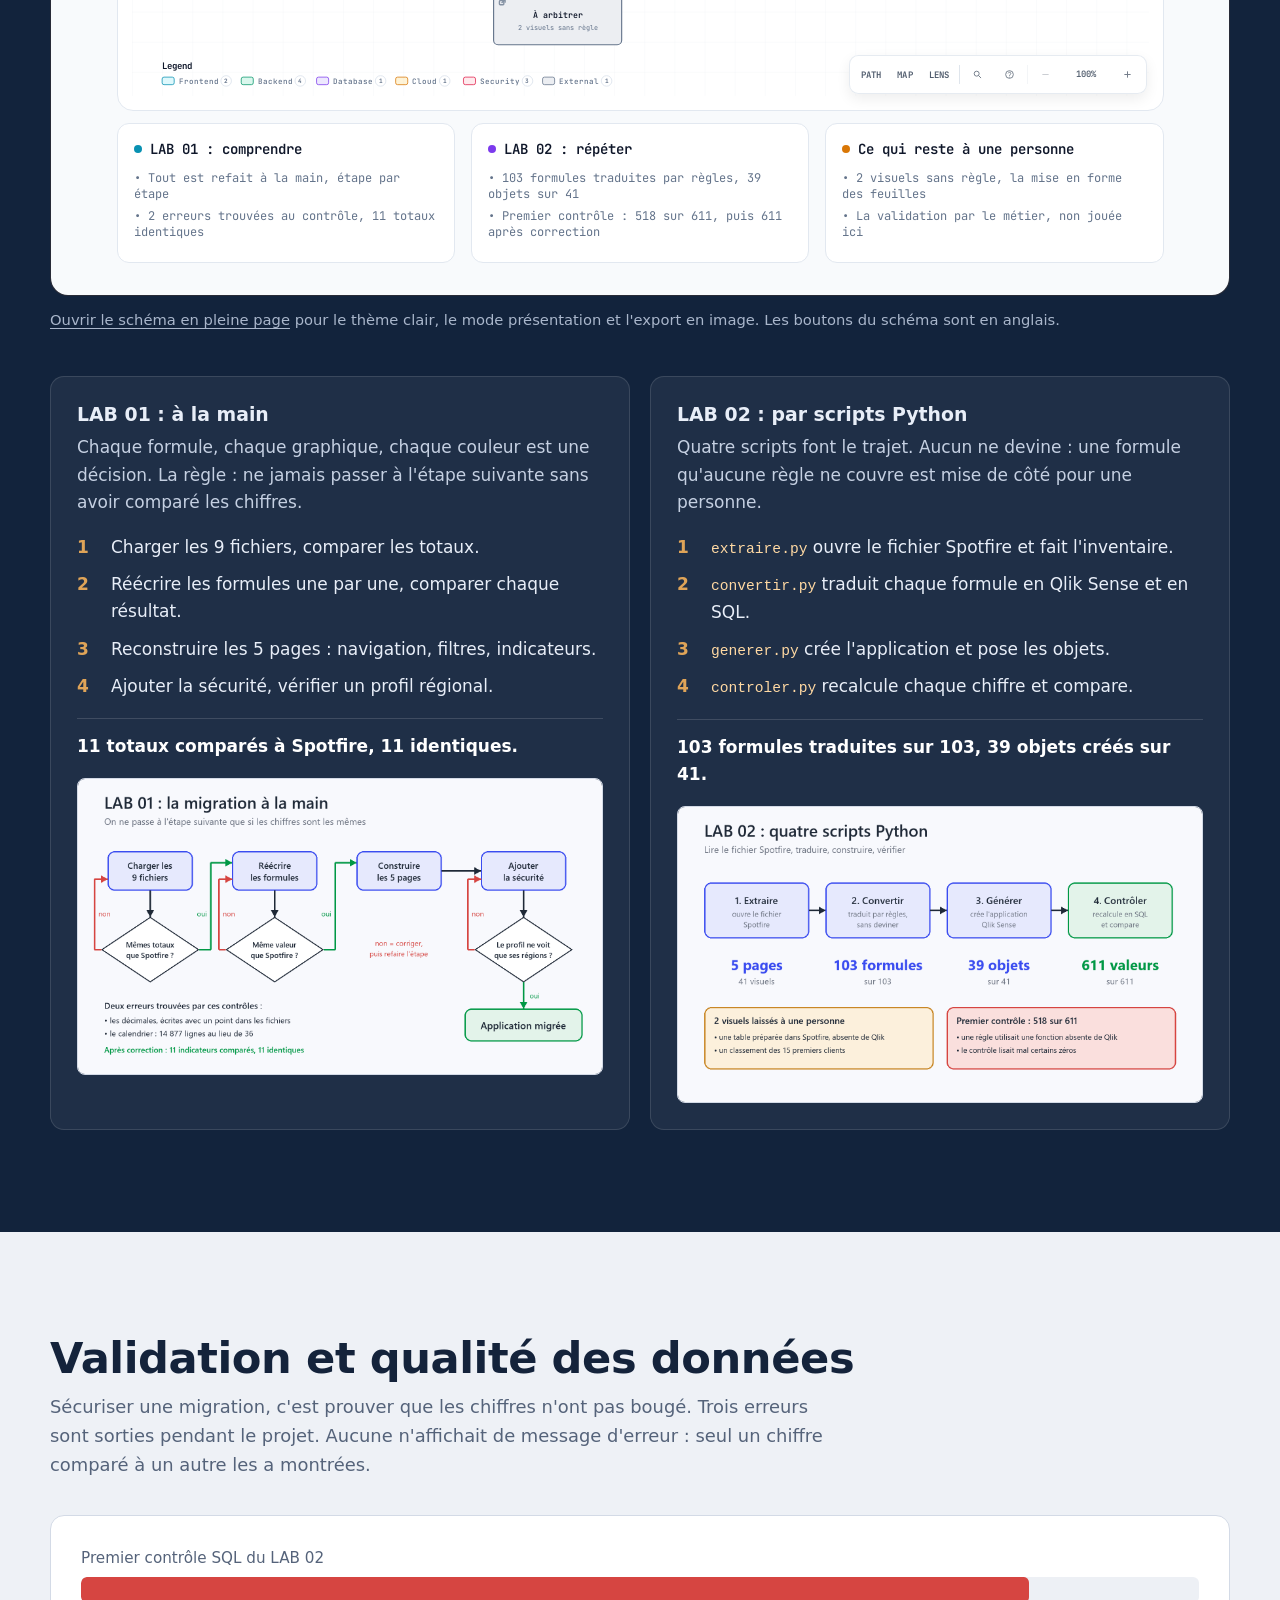
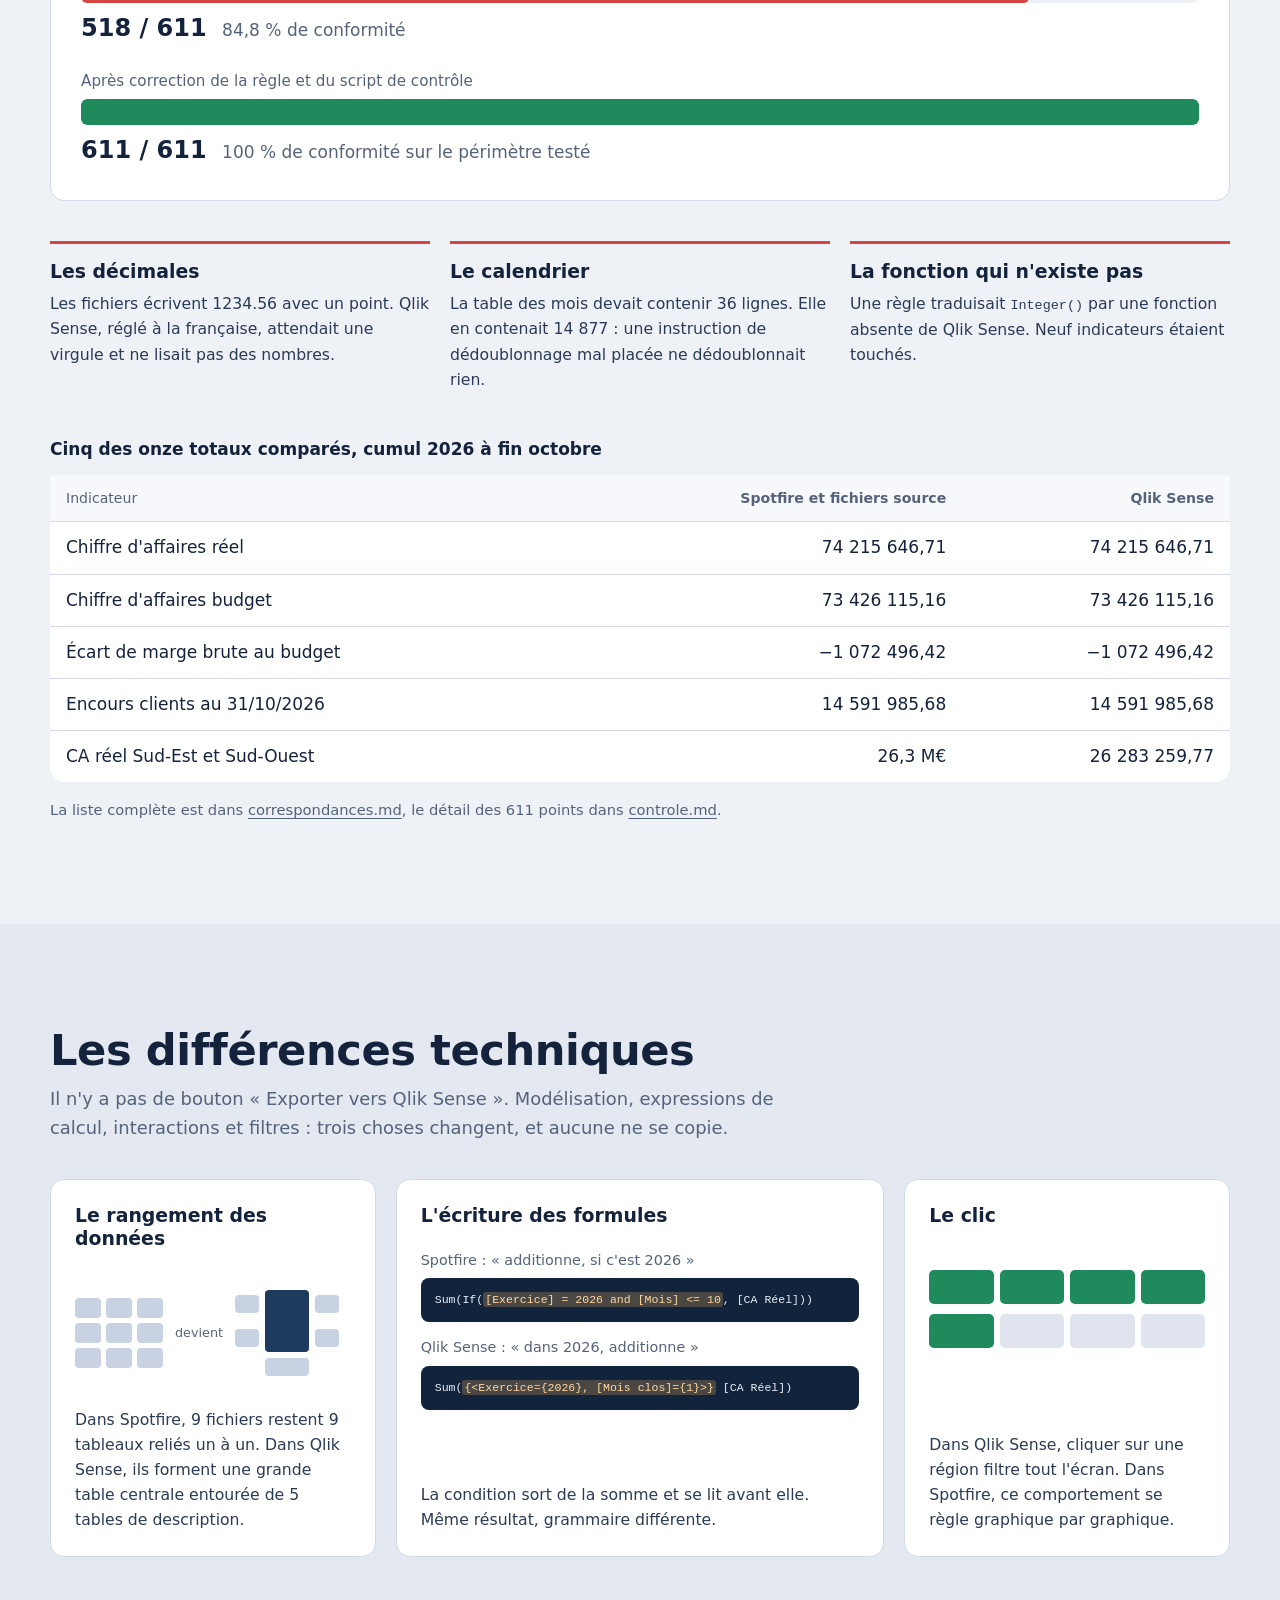
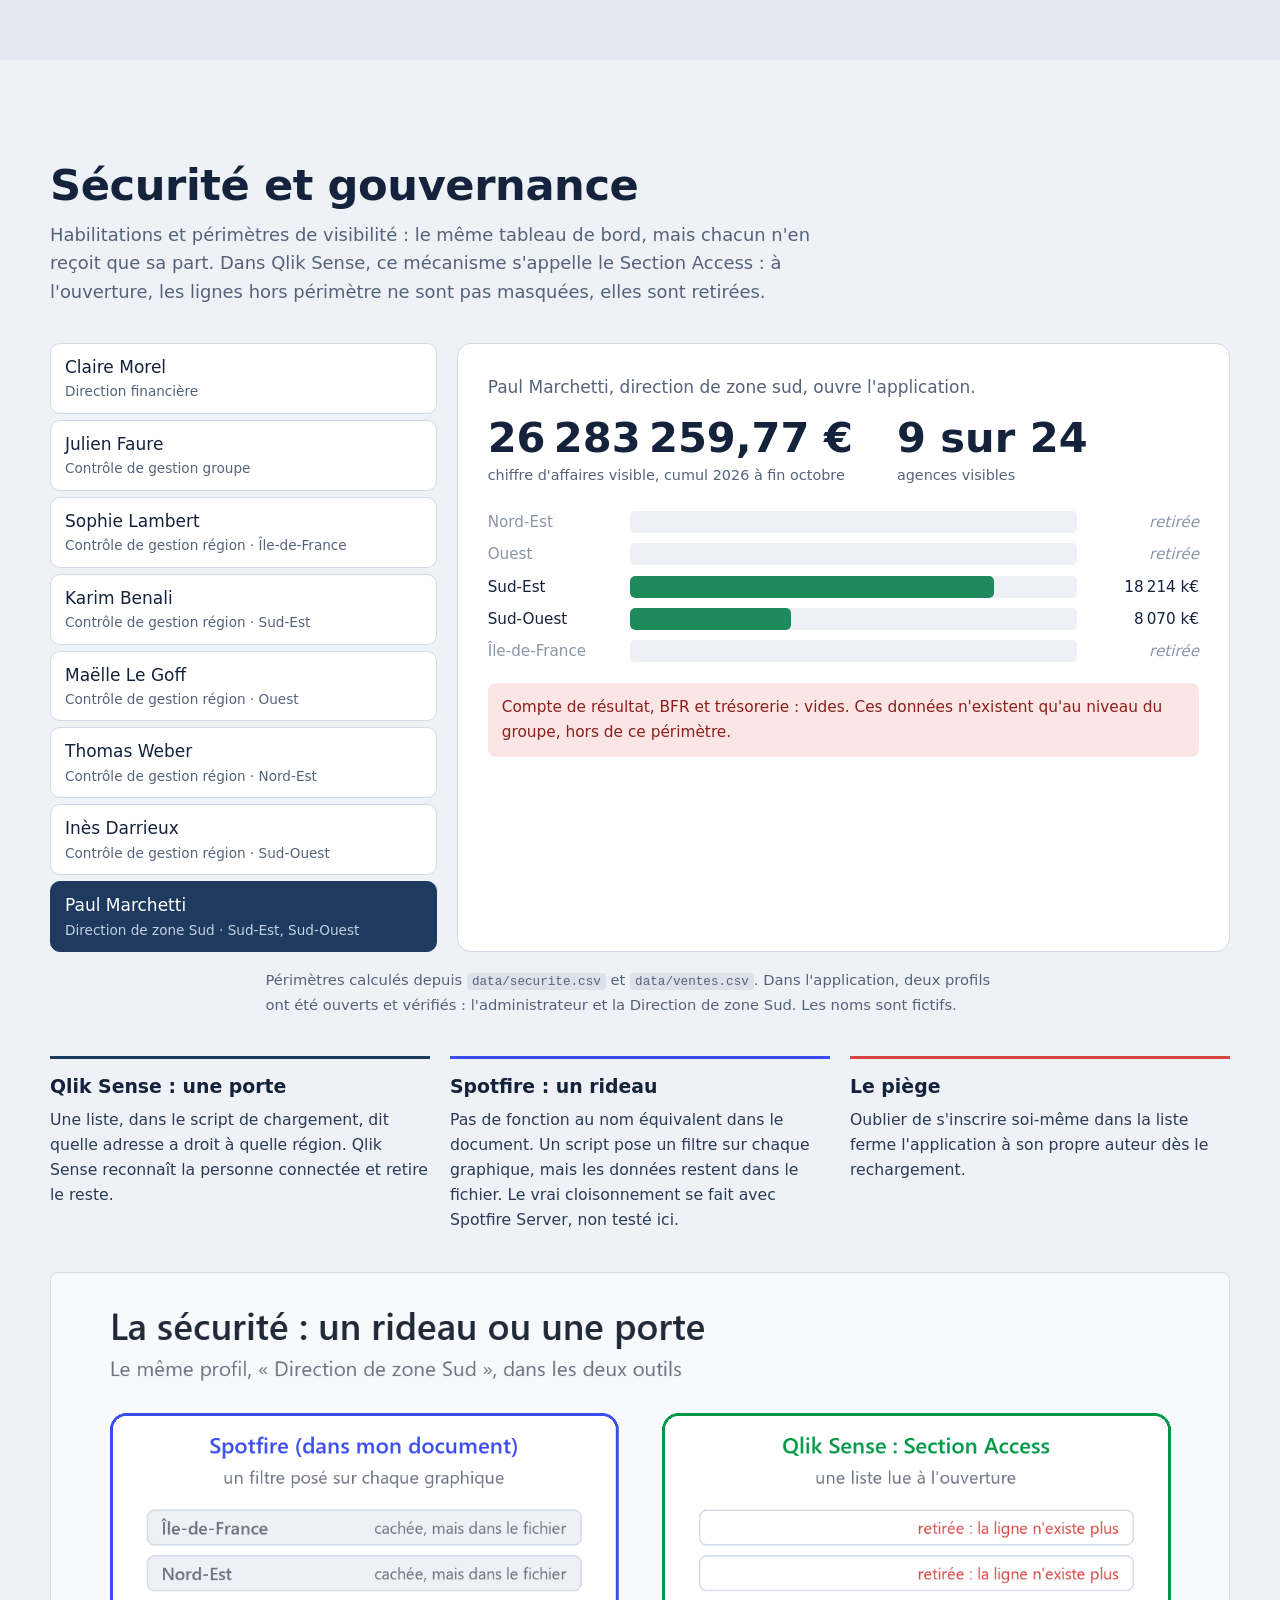
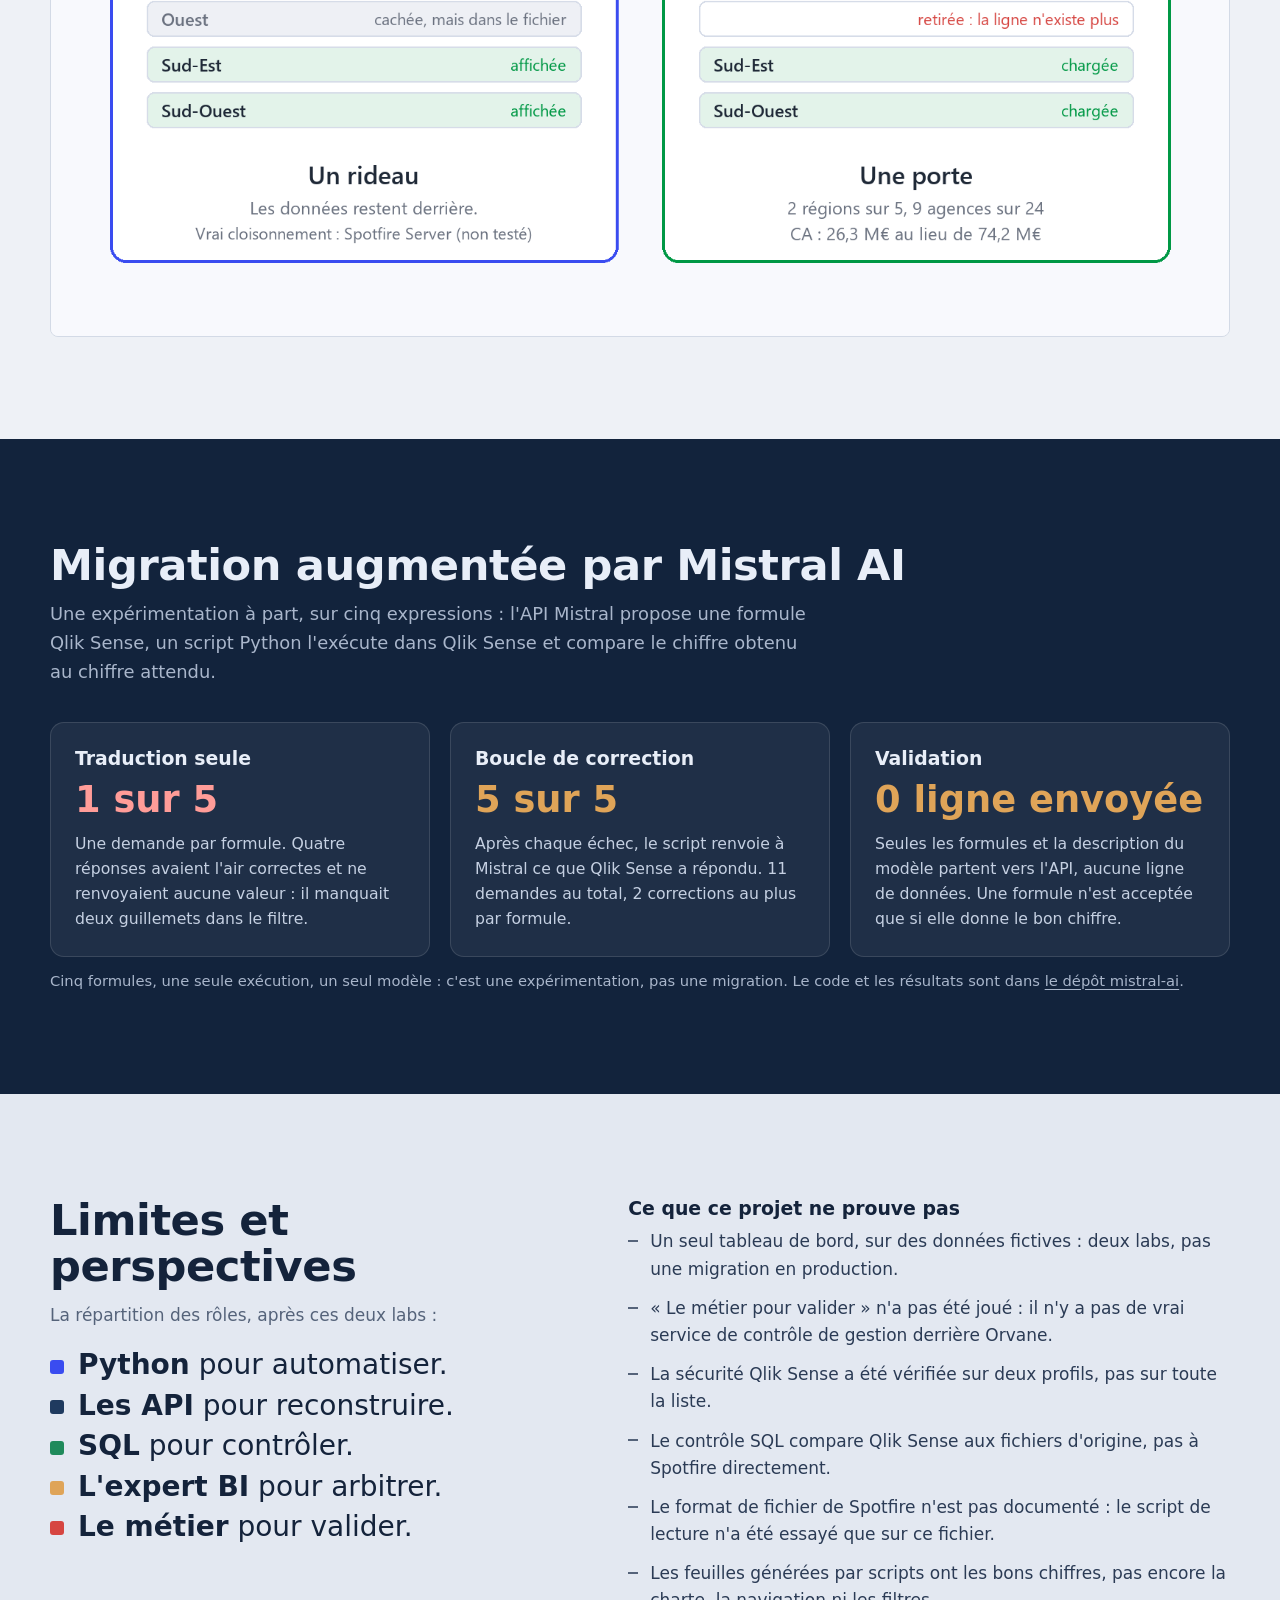
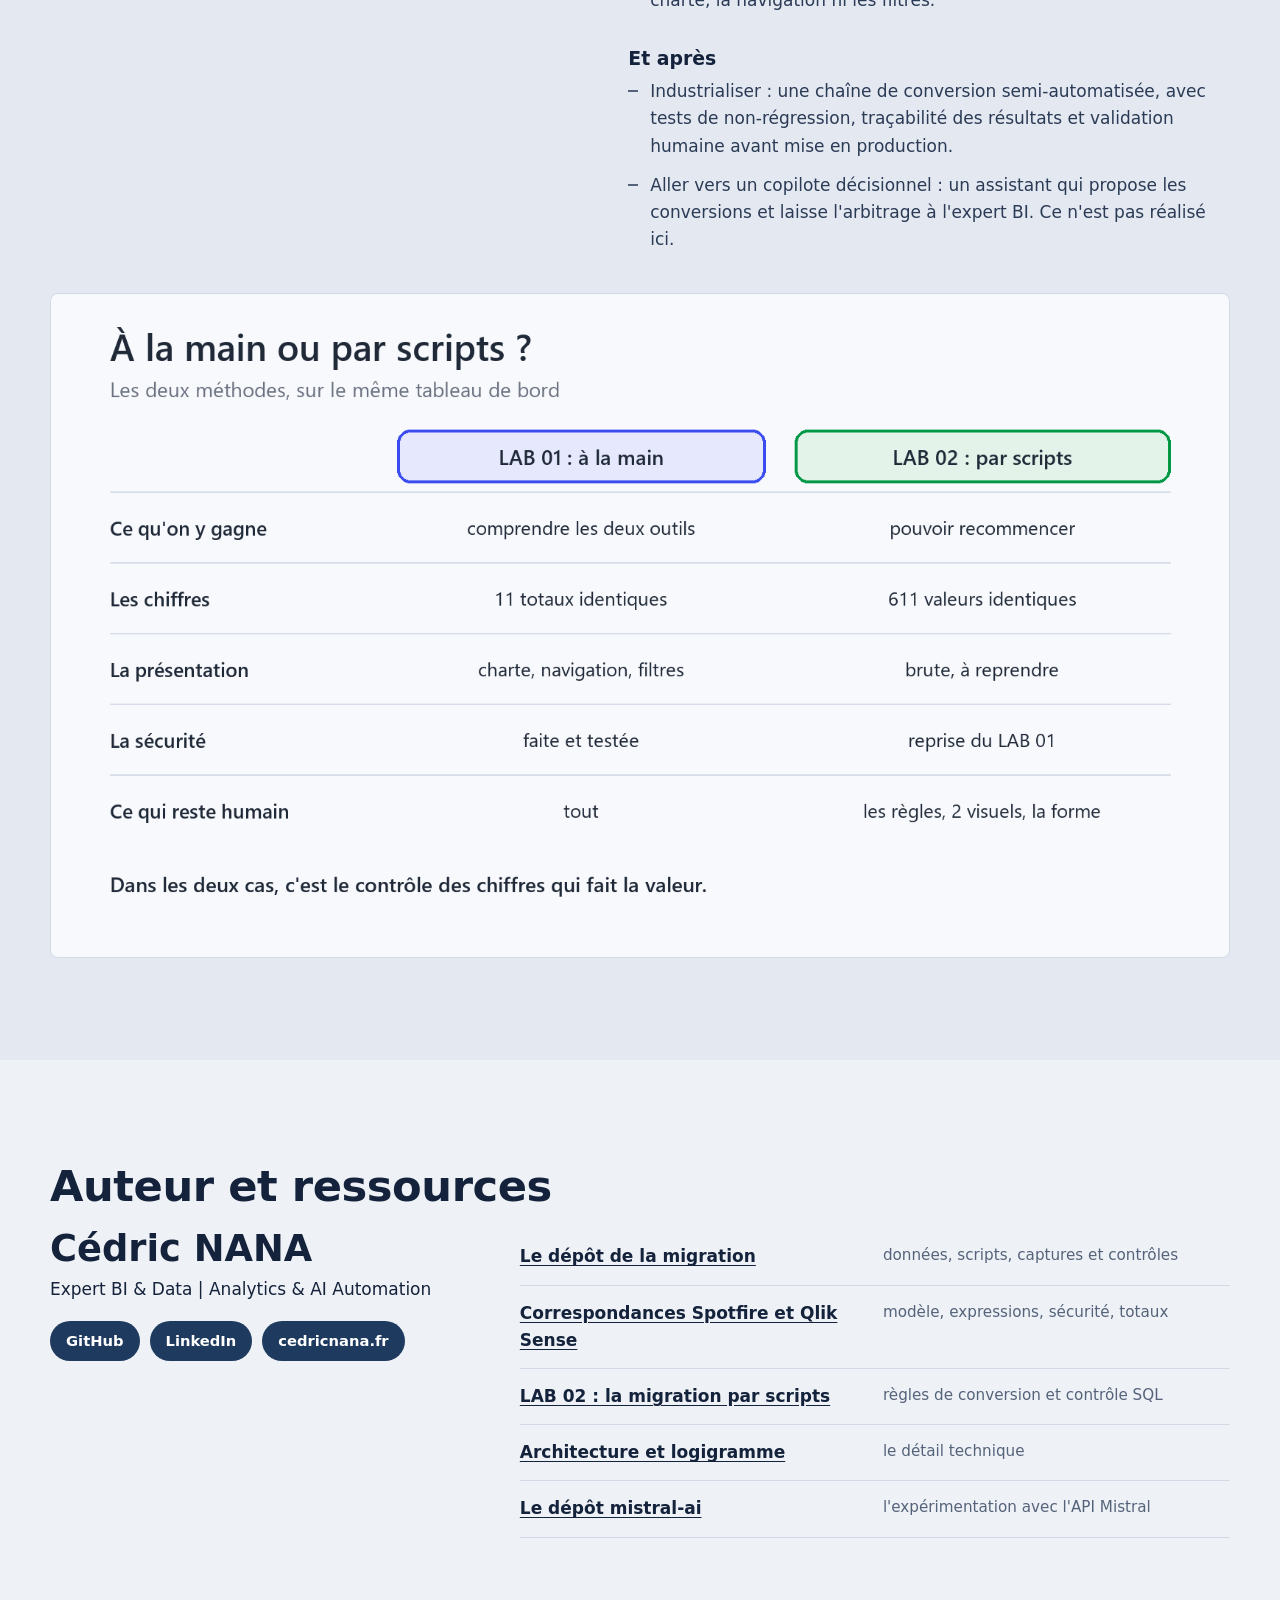
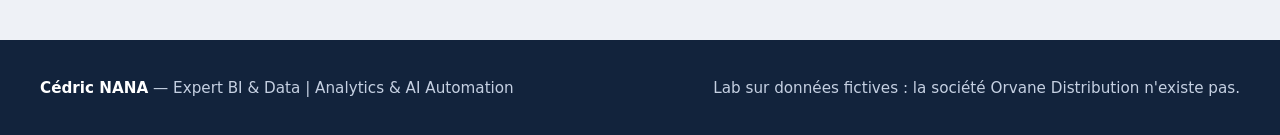
==== commit e8c991c5: "Textes : « Qlik Sense » aussi en fin de phrase" ====
--- a/index.html
+++ b/index.html
@@ -149,7 +149,7 @@
     </article>
     <article>
       <h3>La fonction qui n'existe pas</h3>
-      <p>Une règle traduisait <code>Integer()</code> par une fonction absente de Qlik. Neuf indicateurs étaient touchés.</p>
+      <p>Une règle traduisait <code>Integer()</code> par une fonction absente de Qlik Sense. Neuf indicateurs étaient touchés.</p>
     </article>
   </div>
 
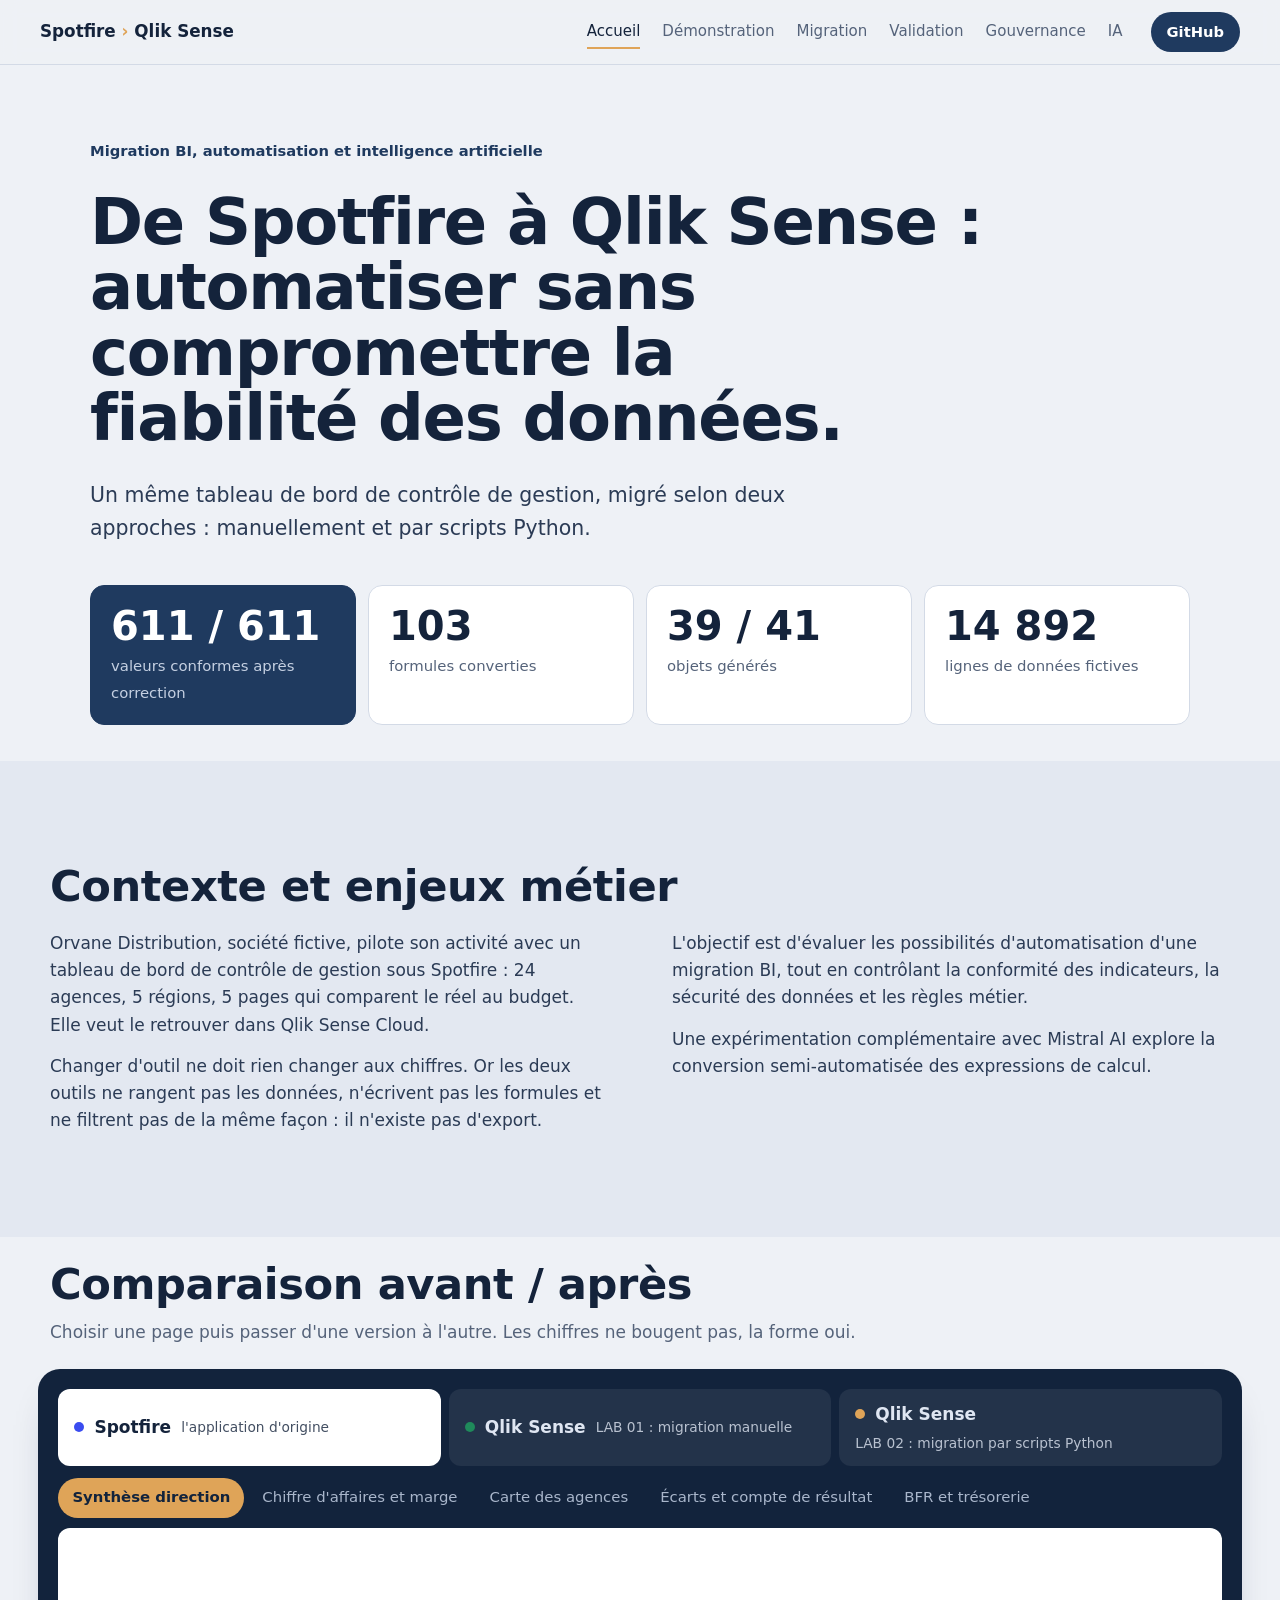
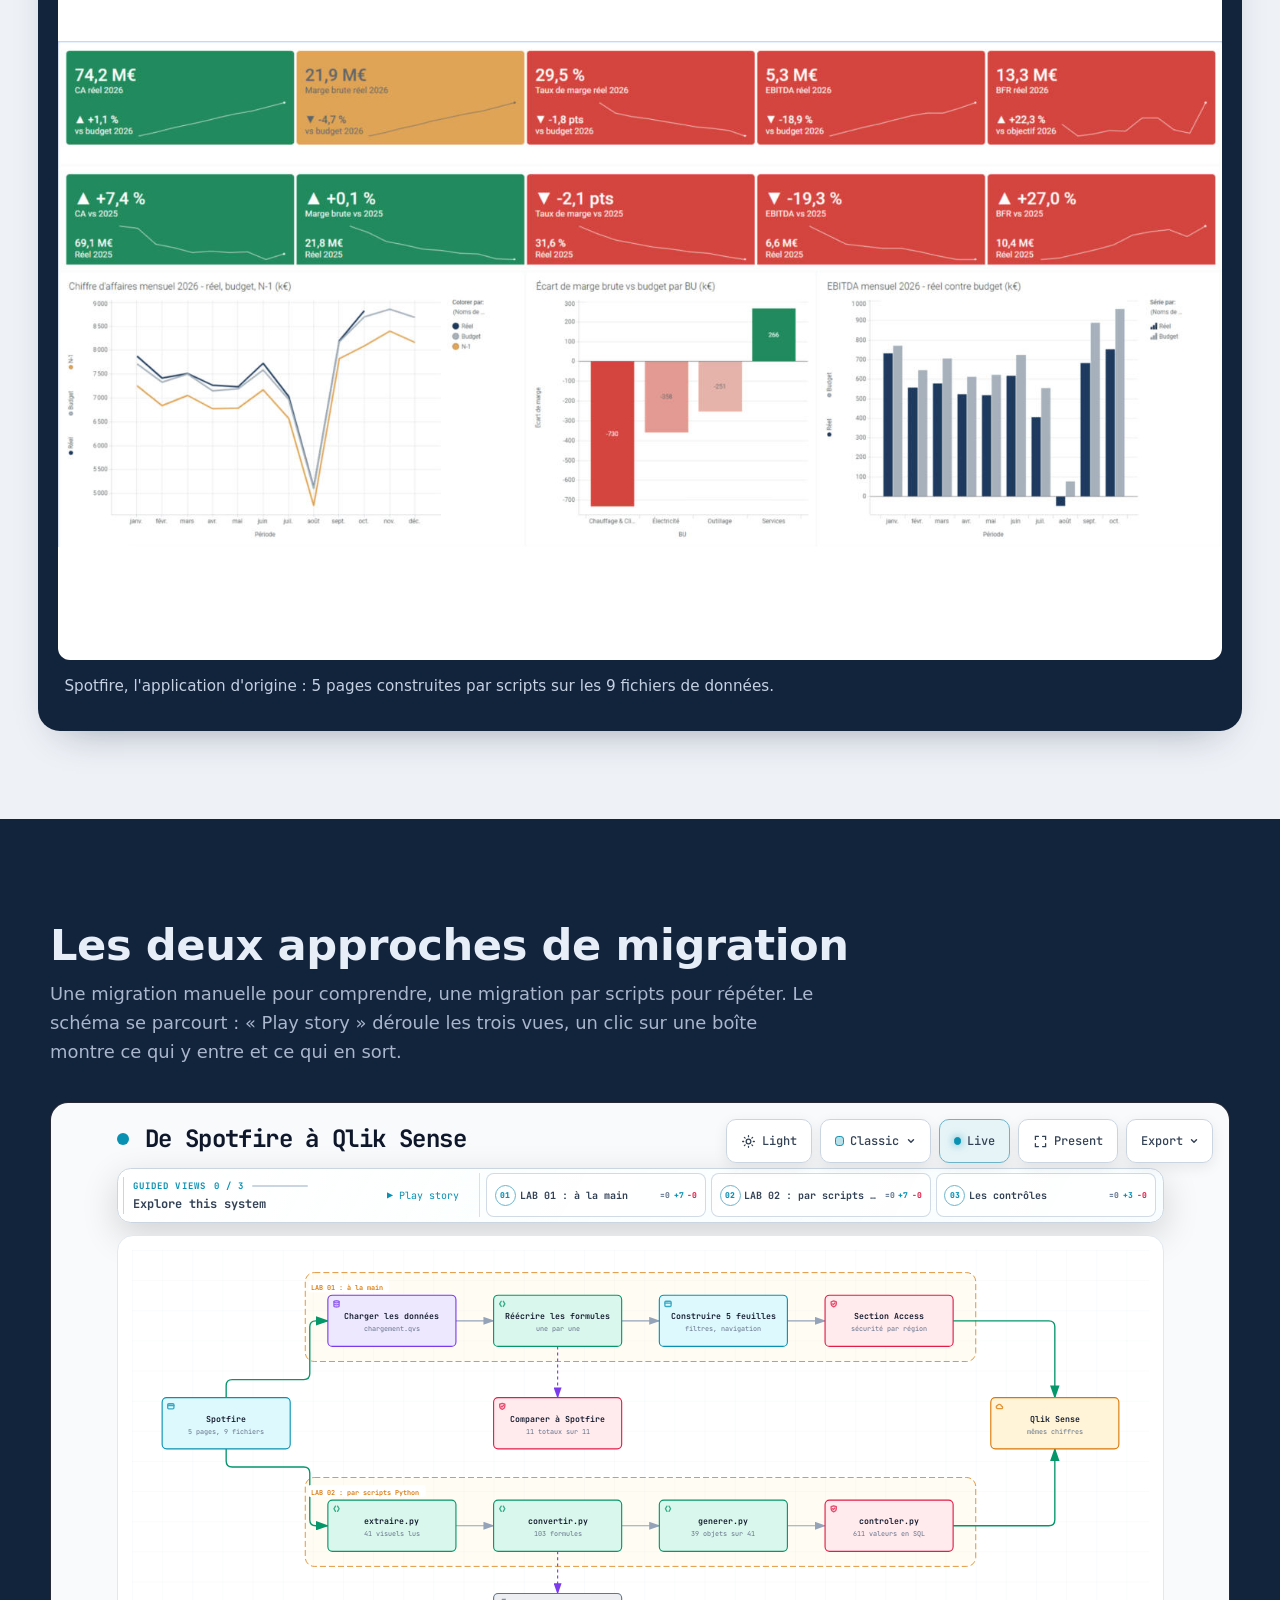
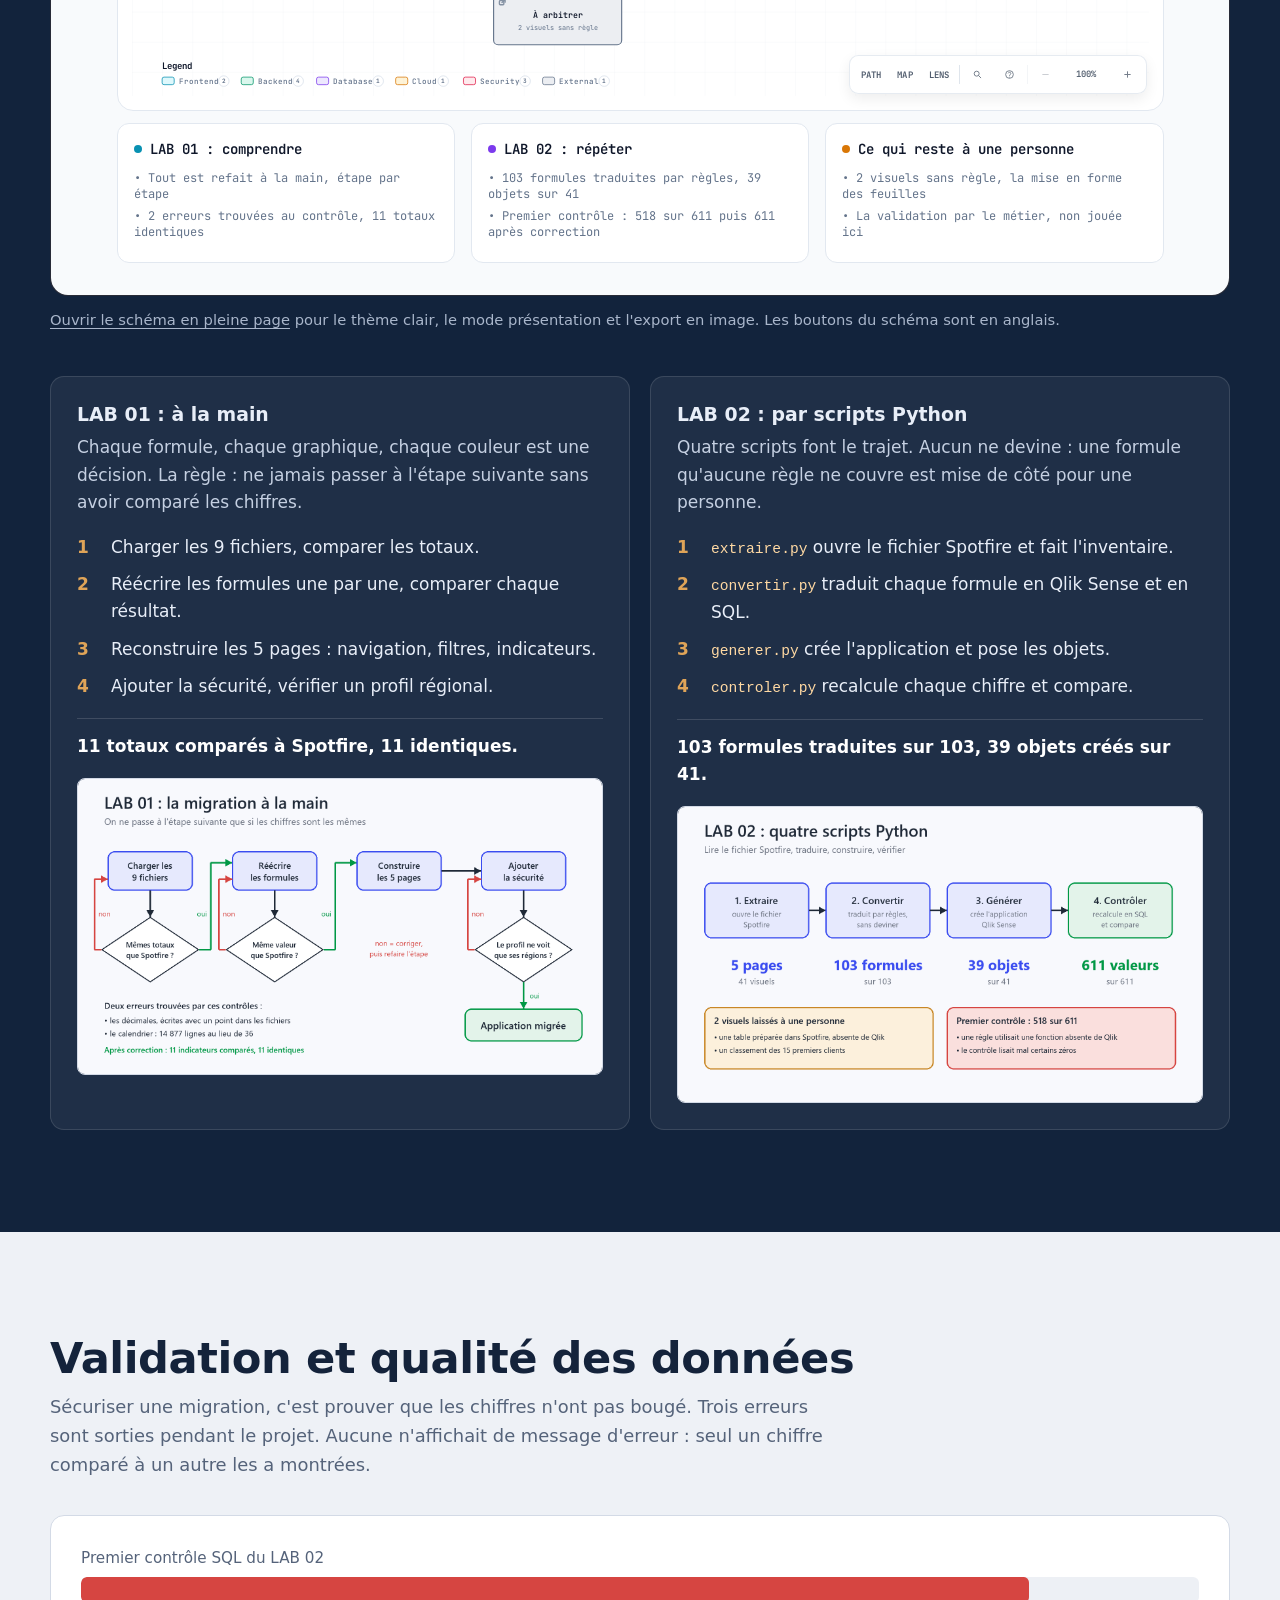
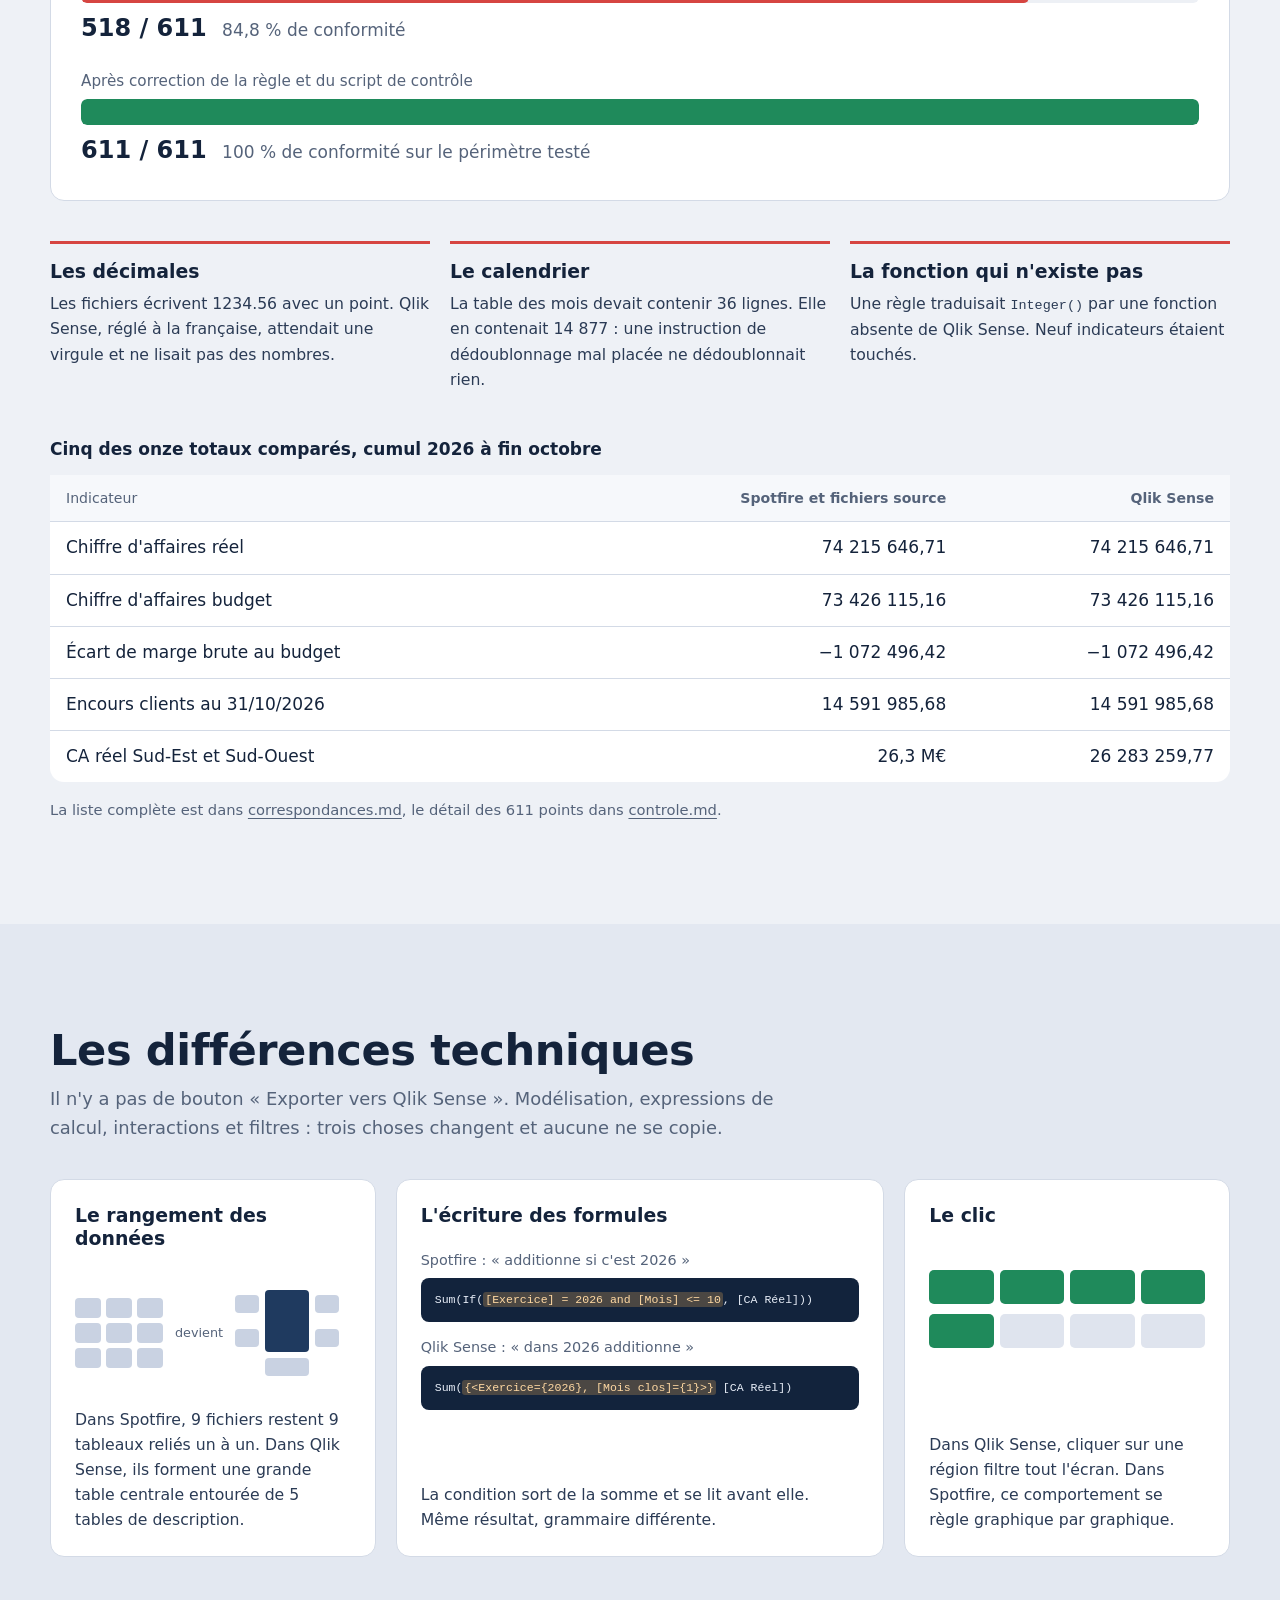
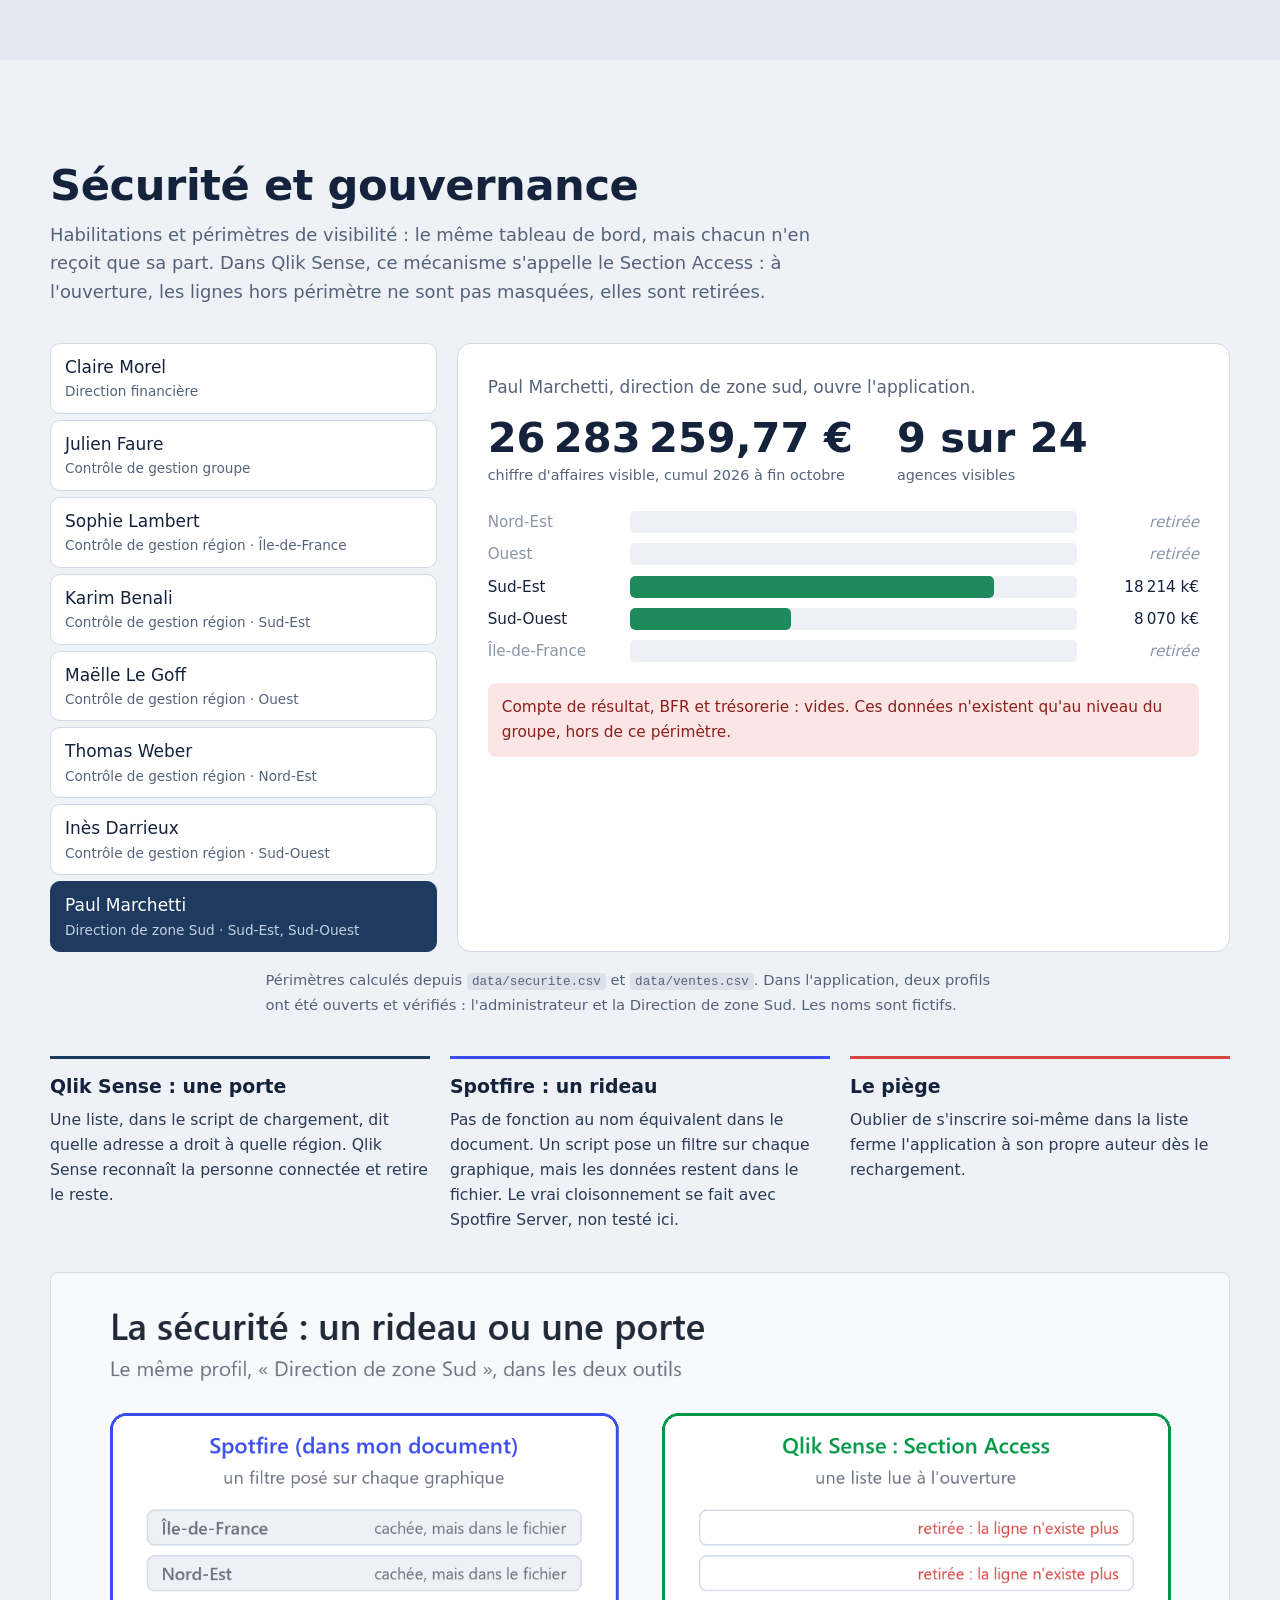
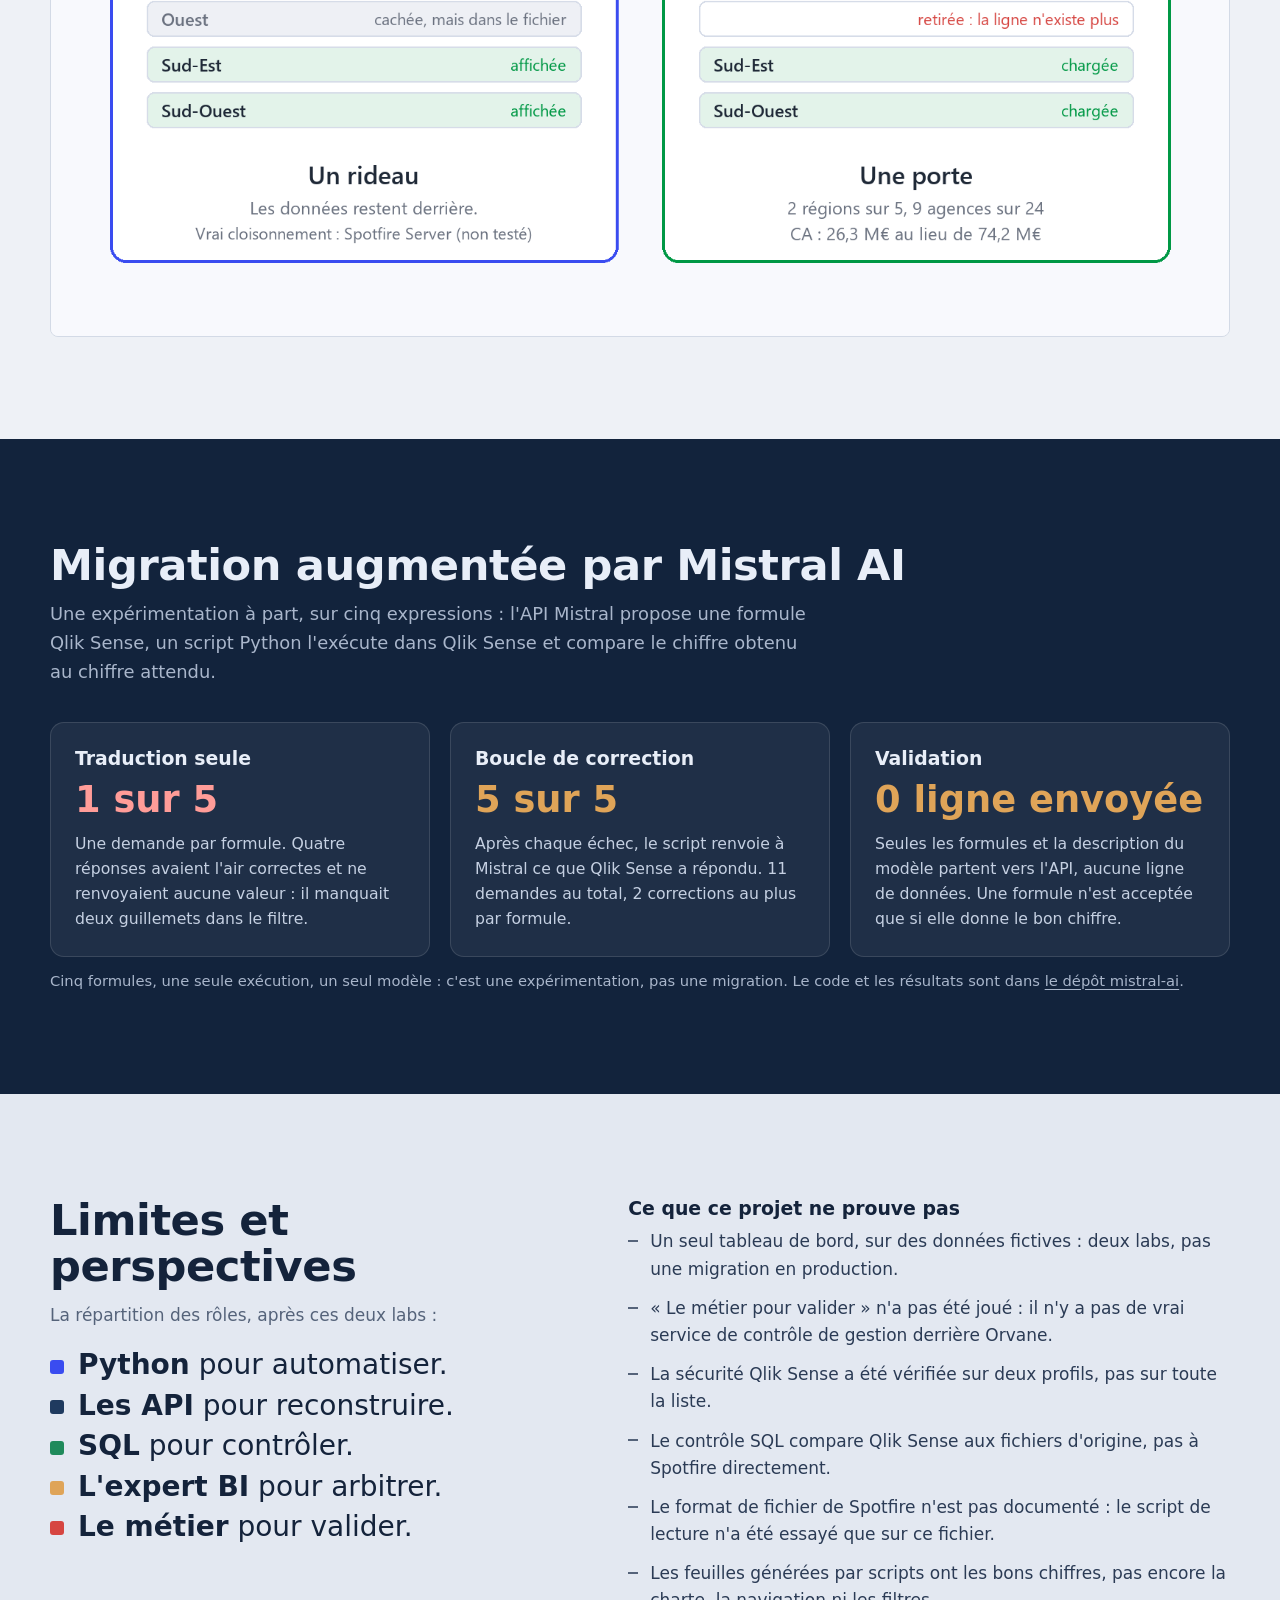
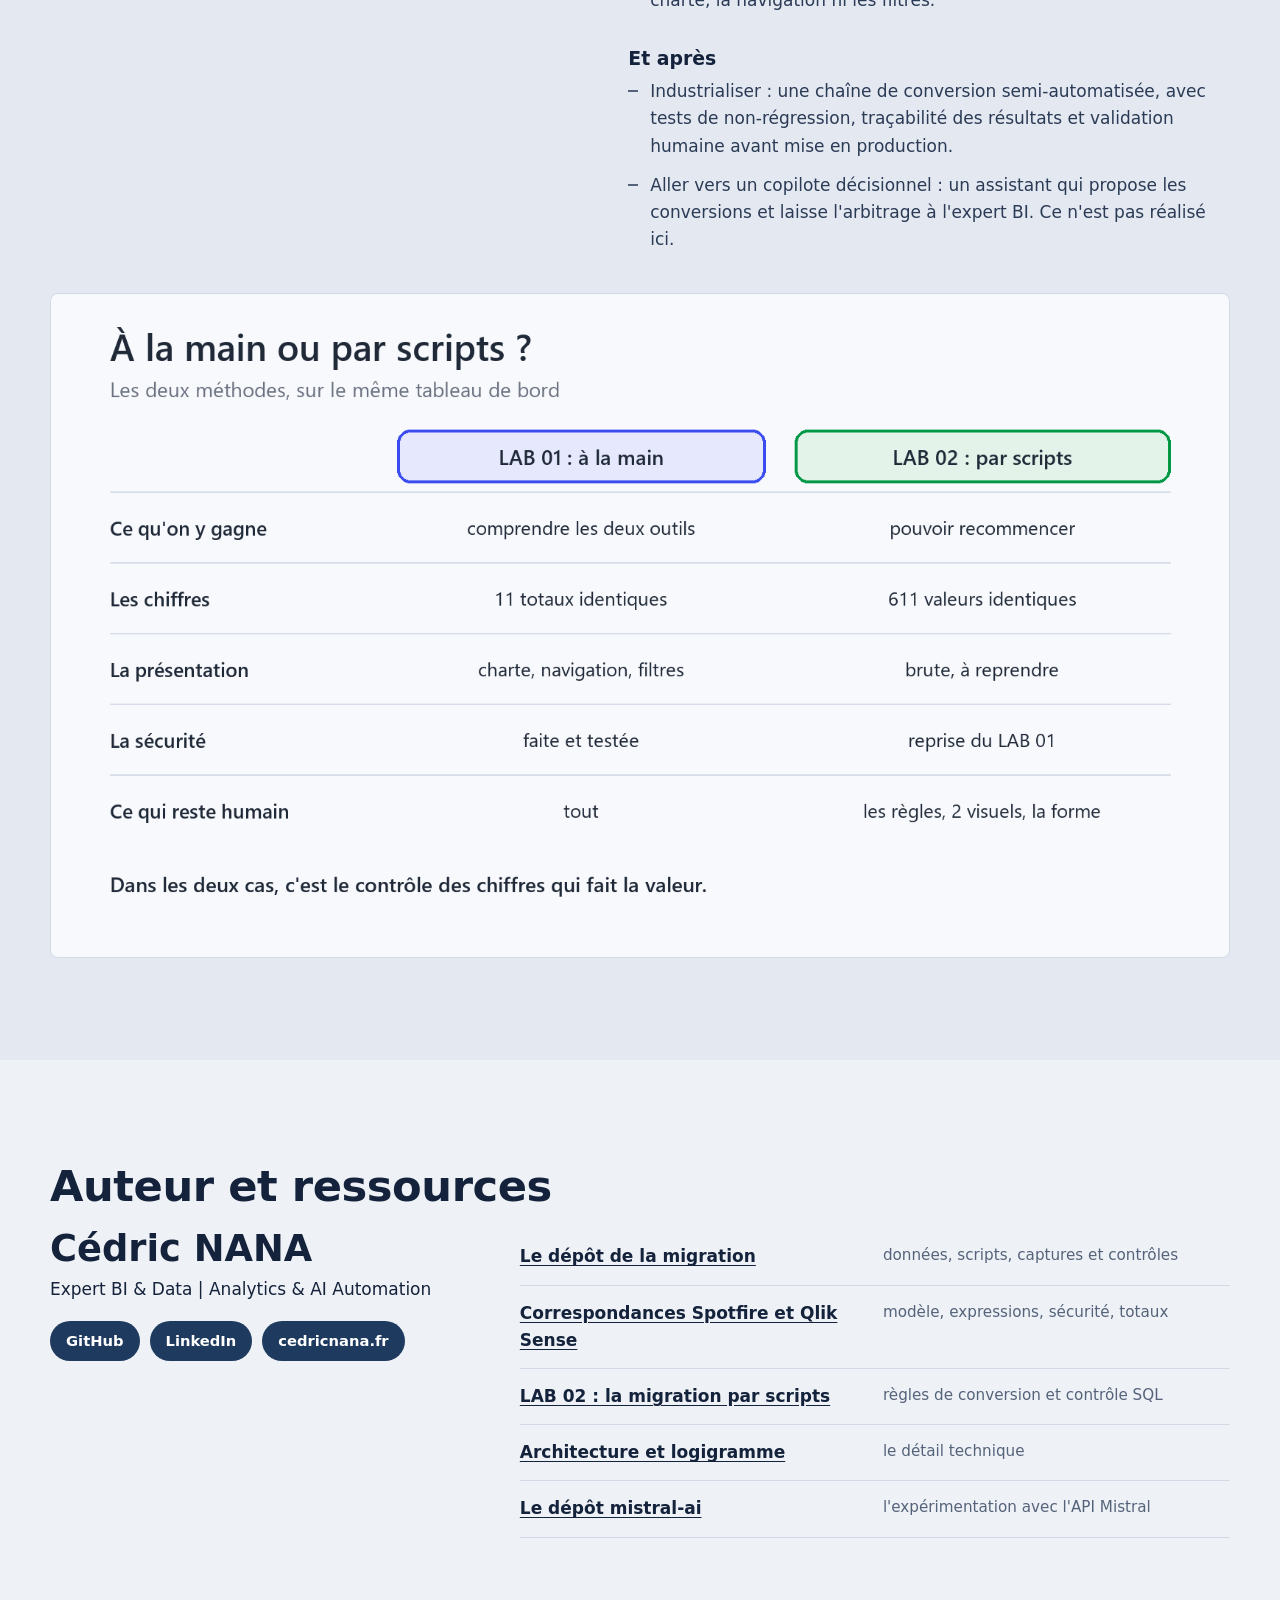
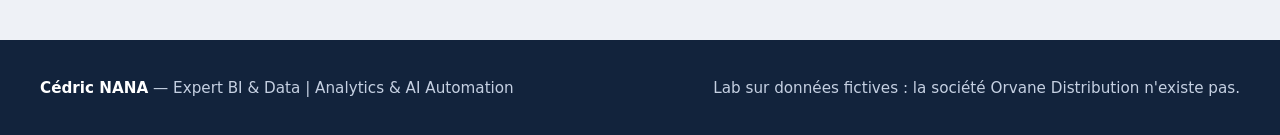
==== commit 0d0228c7: "Textes : pas de virgule devant et, pour, puis ; formules « additionne si c'est 2026 » et « dans 2026" ====
--- a/index.html
+++ b/index.html
@@ -59,7 +59,7 @@
 <section class="ecrans" id="ecrans" aria-labelledby="titre-ecrans">
   <div class="ecrans__tete">
     <h2 id="titre-ecrans">Comparaison avant / après</h2>
-    <p>Choisir une page, puis passer d'une version à l'autre. Les chiffres ne bougent pas, la forme oui.</p>
+    <p>Choisir une page puis passer d'une version à l'autre. Les chiffres ne bougent pas, la forme oui.</p>
   </div>
 
   <div class="visionneuse">
@@ -171,7 +171,7 @@
 
 <section class="bloc bloc--teinte" id="differences" aria-labelledby="titre-differences">
   <h2 id="titre-differences">Les différences techniques</h2>
-  <p class="bloc__chapo">Il n'y a pas de bouton « Exporter vers Qlik Sense ». Modélisation, expressions de calcul, interactions et filtres : trois choses changent, et aucune ne se copie.</p>
+  <p class="bloc__chapo">Il n'y a pas de bouton « Exporter vers Qlik Sense ». Modélisation, expressions de calcul, interactions et filtres : trois choses changent et aucune ne se copie.</p>
 
   <div class="trois">
     <article>
@@ -186,9 +186,9 @@
     <article>
       <h3>L'écriture des formules</h3>
       <div class="formules">
-        <p class="formules__outil">Spotfire : « additionne, si c'est 2026 »</p>
+        <p class="formules__outil">Spotfire : « additionne si c'est 2026 »</p>
         <pre><code>Sum(If(<mark>[Exercice] = 2026 and [Mois] &lt;= 10</mark>, [CA Réel]))</code></pre>
-        <p class="formules__outil">Qlik Sense : « dans 2026, additionne »</p>
+        <p class="formules__outil">Qlik Sense : « dans 2026 additionne »</p>
         <pre><code>Sum(<mark>{&lt;Exercice={2026}, [Mois clos]={1}&gt;}</mark> [CA Réel])</code></pre>
       </div>
       <p>La condition sort de la somme et se lit avant elle. Même résultat, grammaire différente.</p>
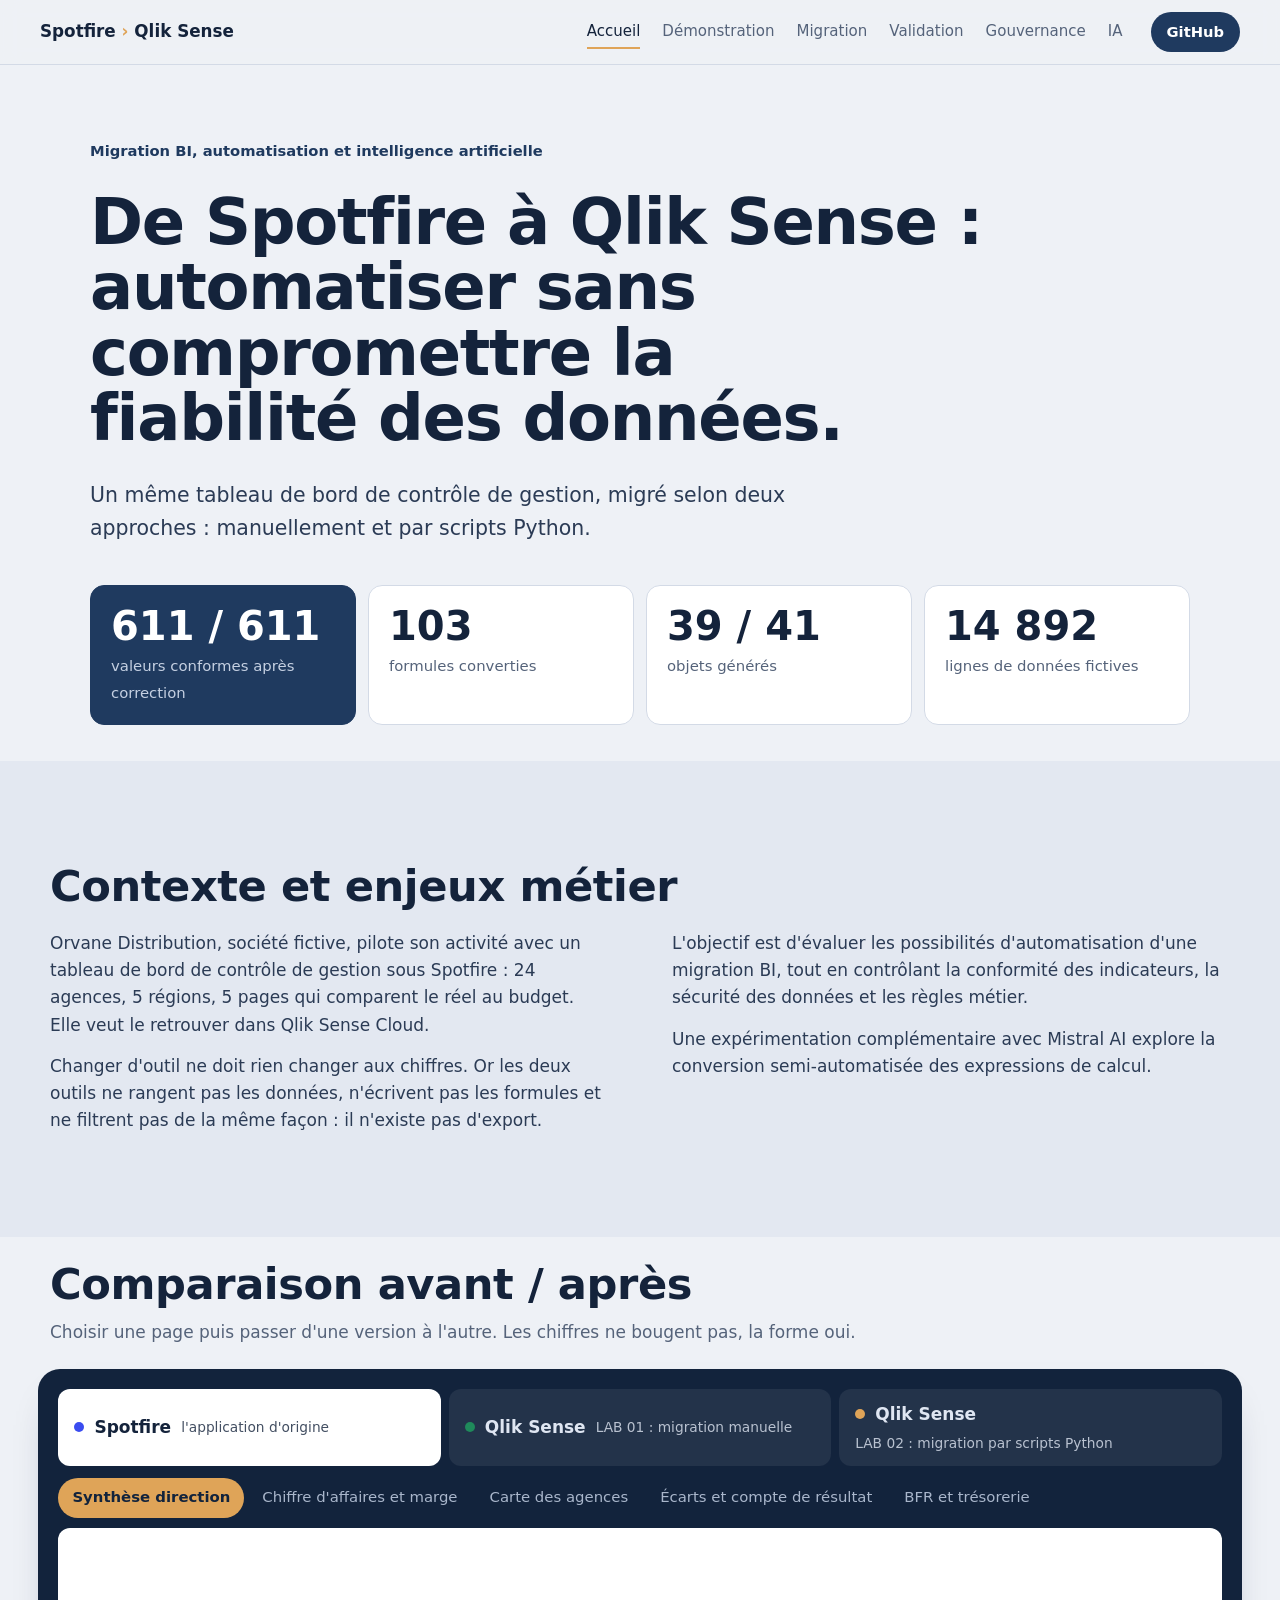
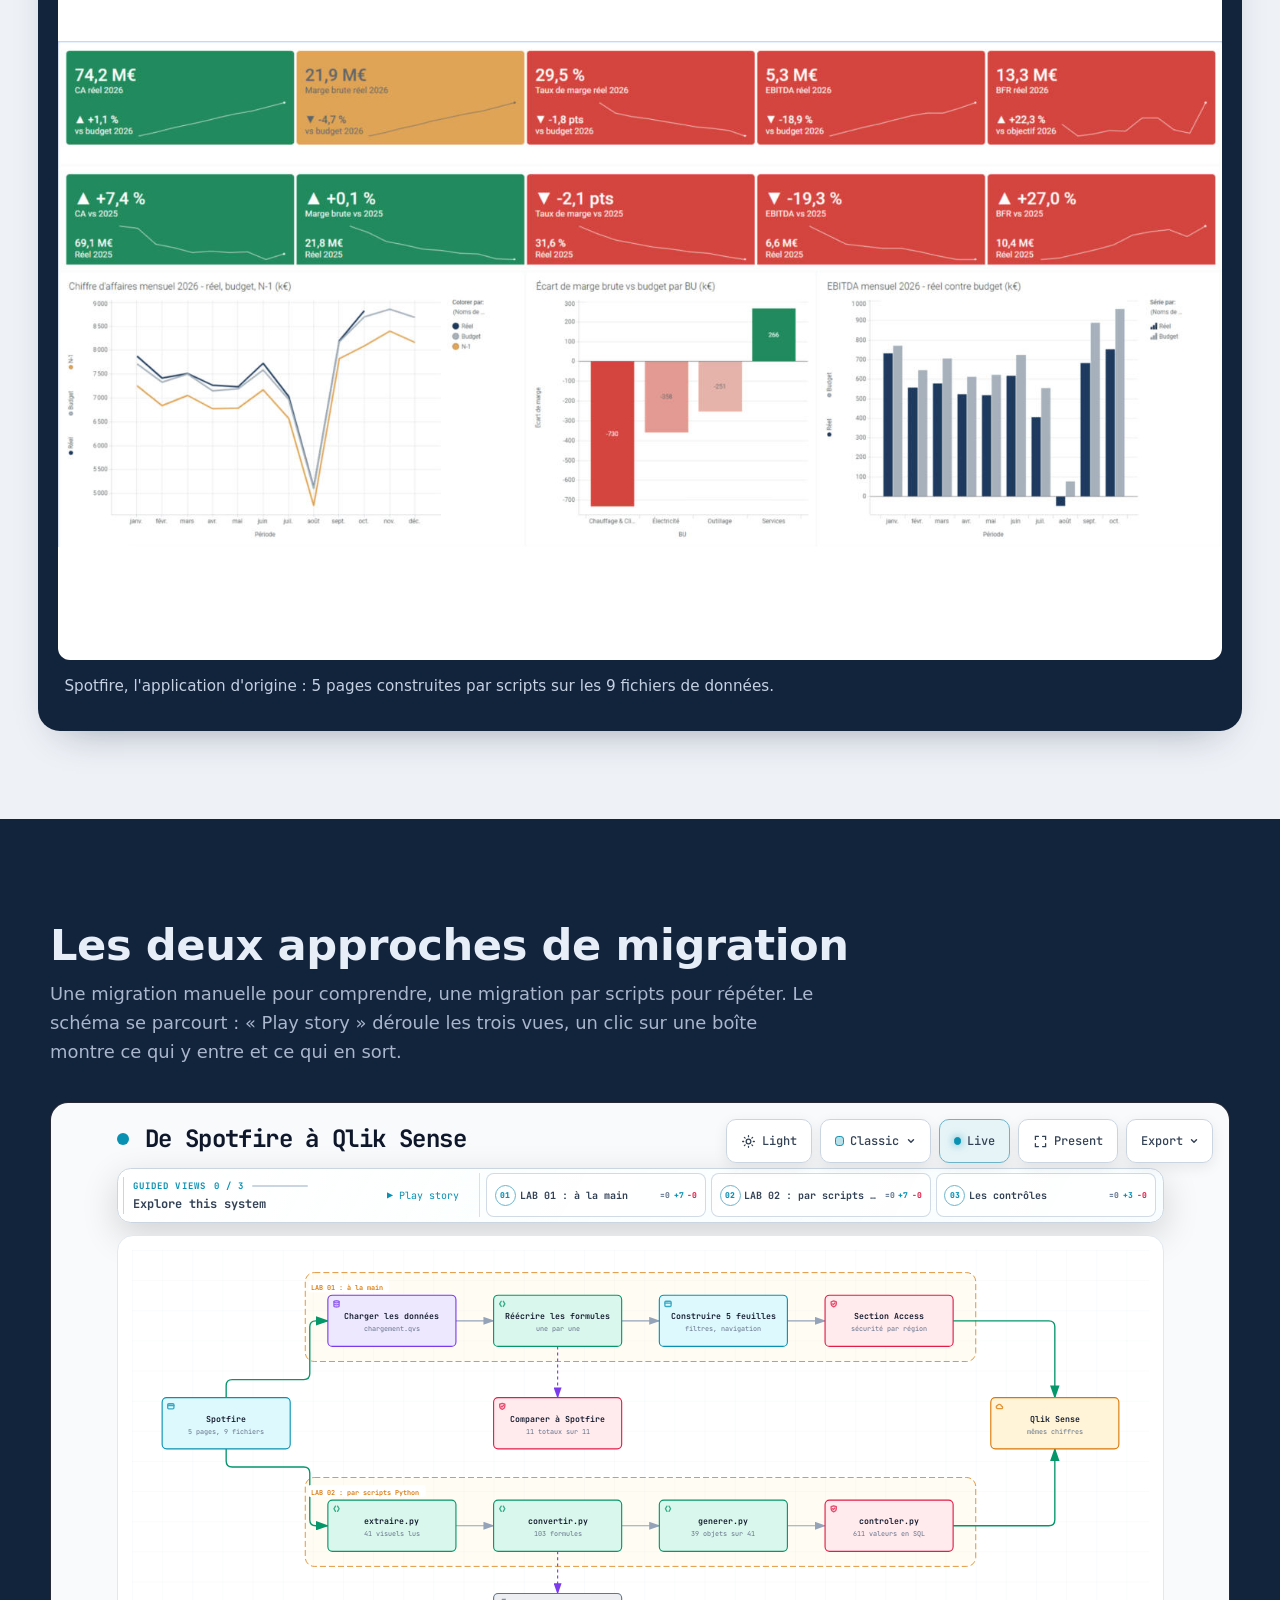
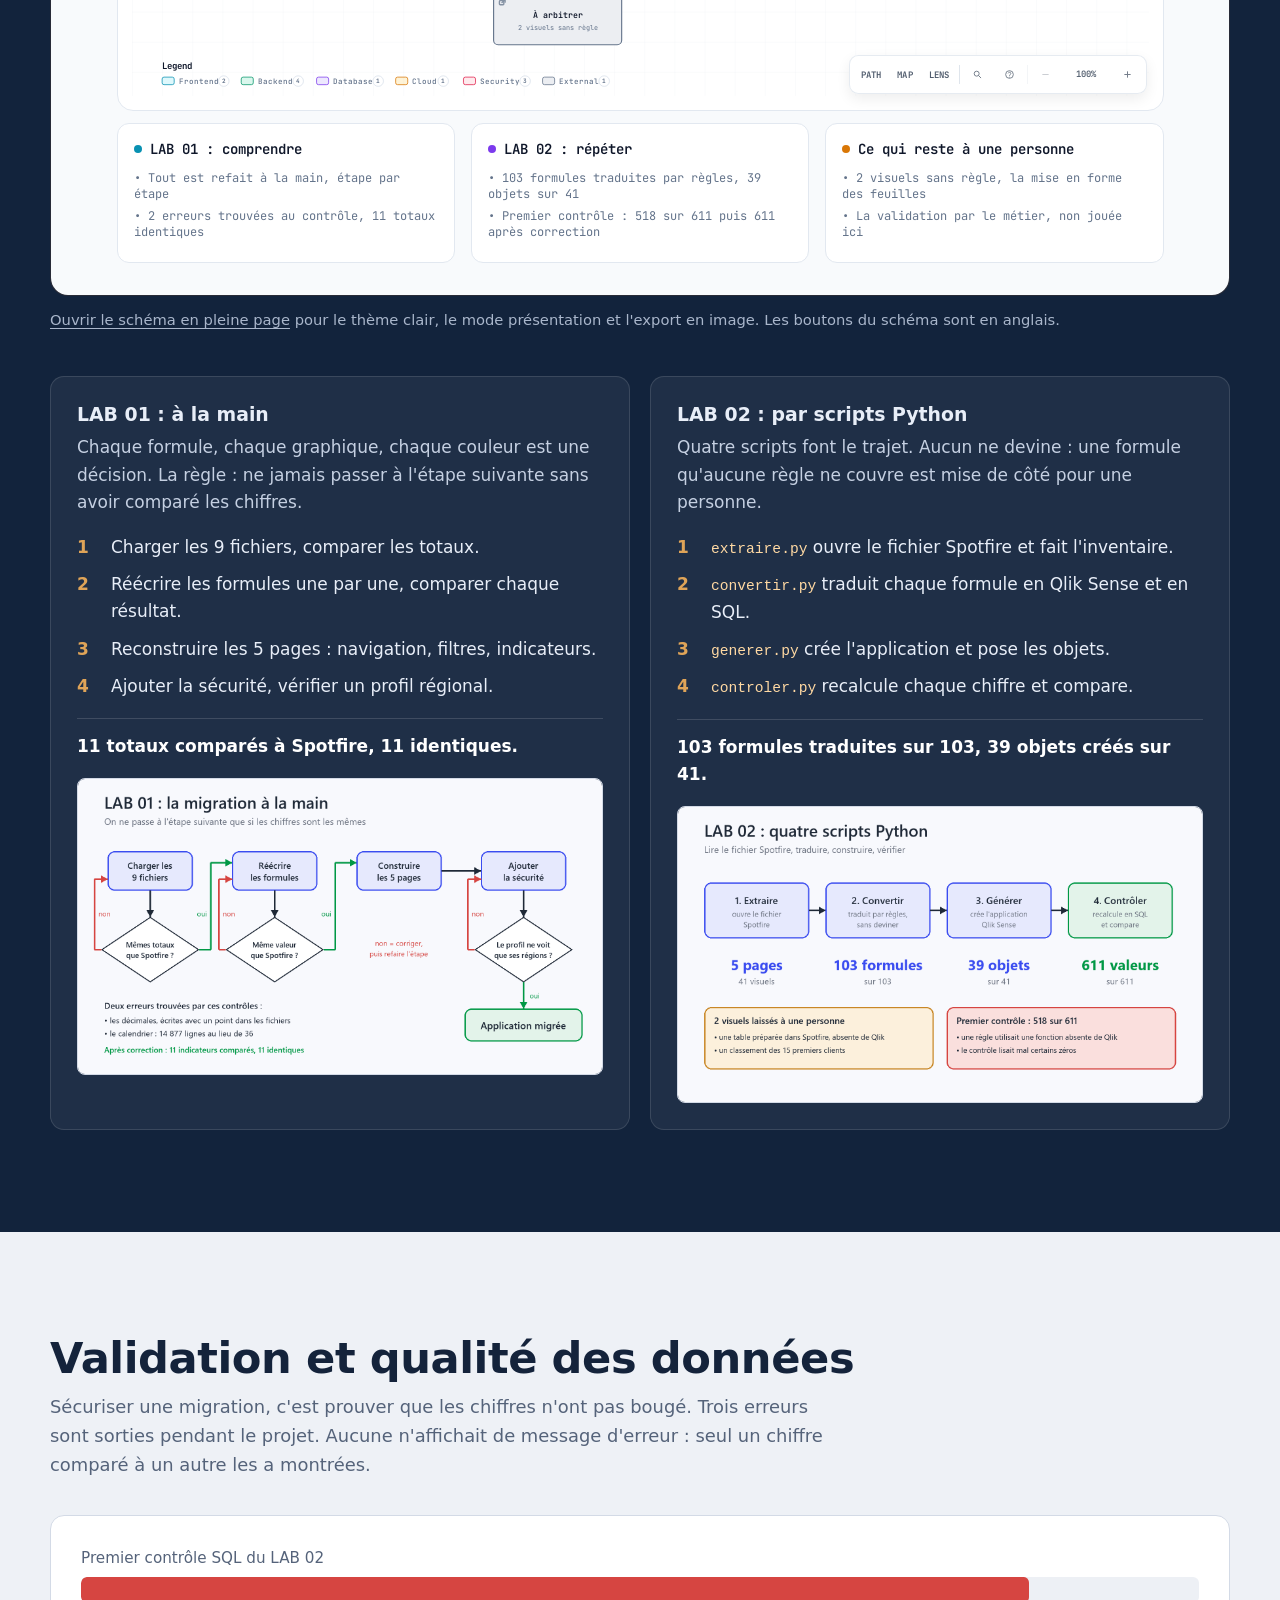
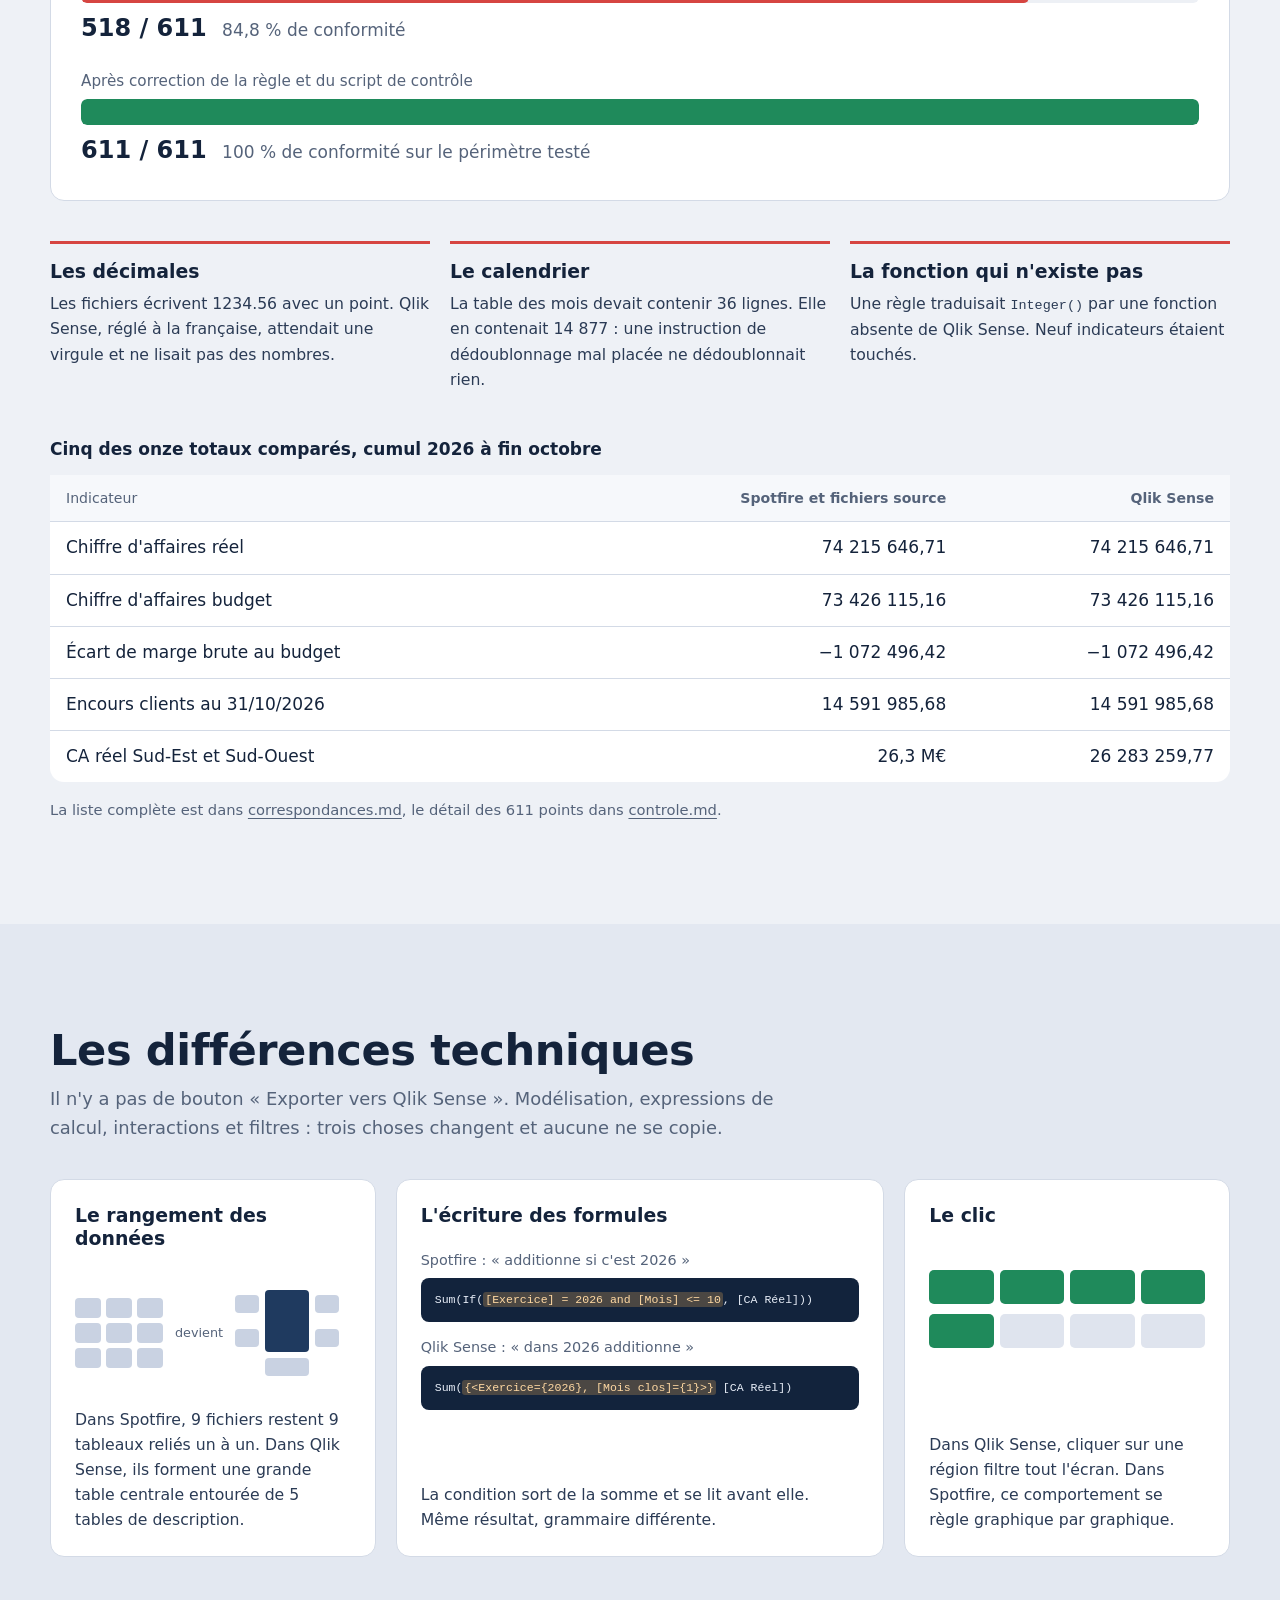
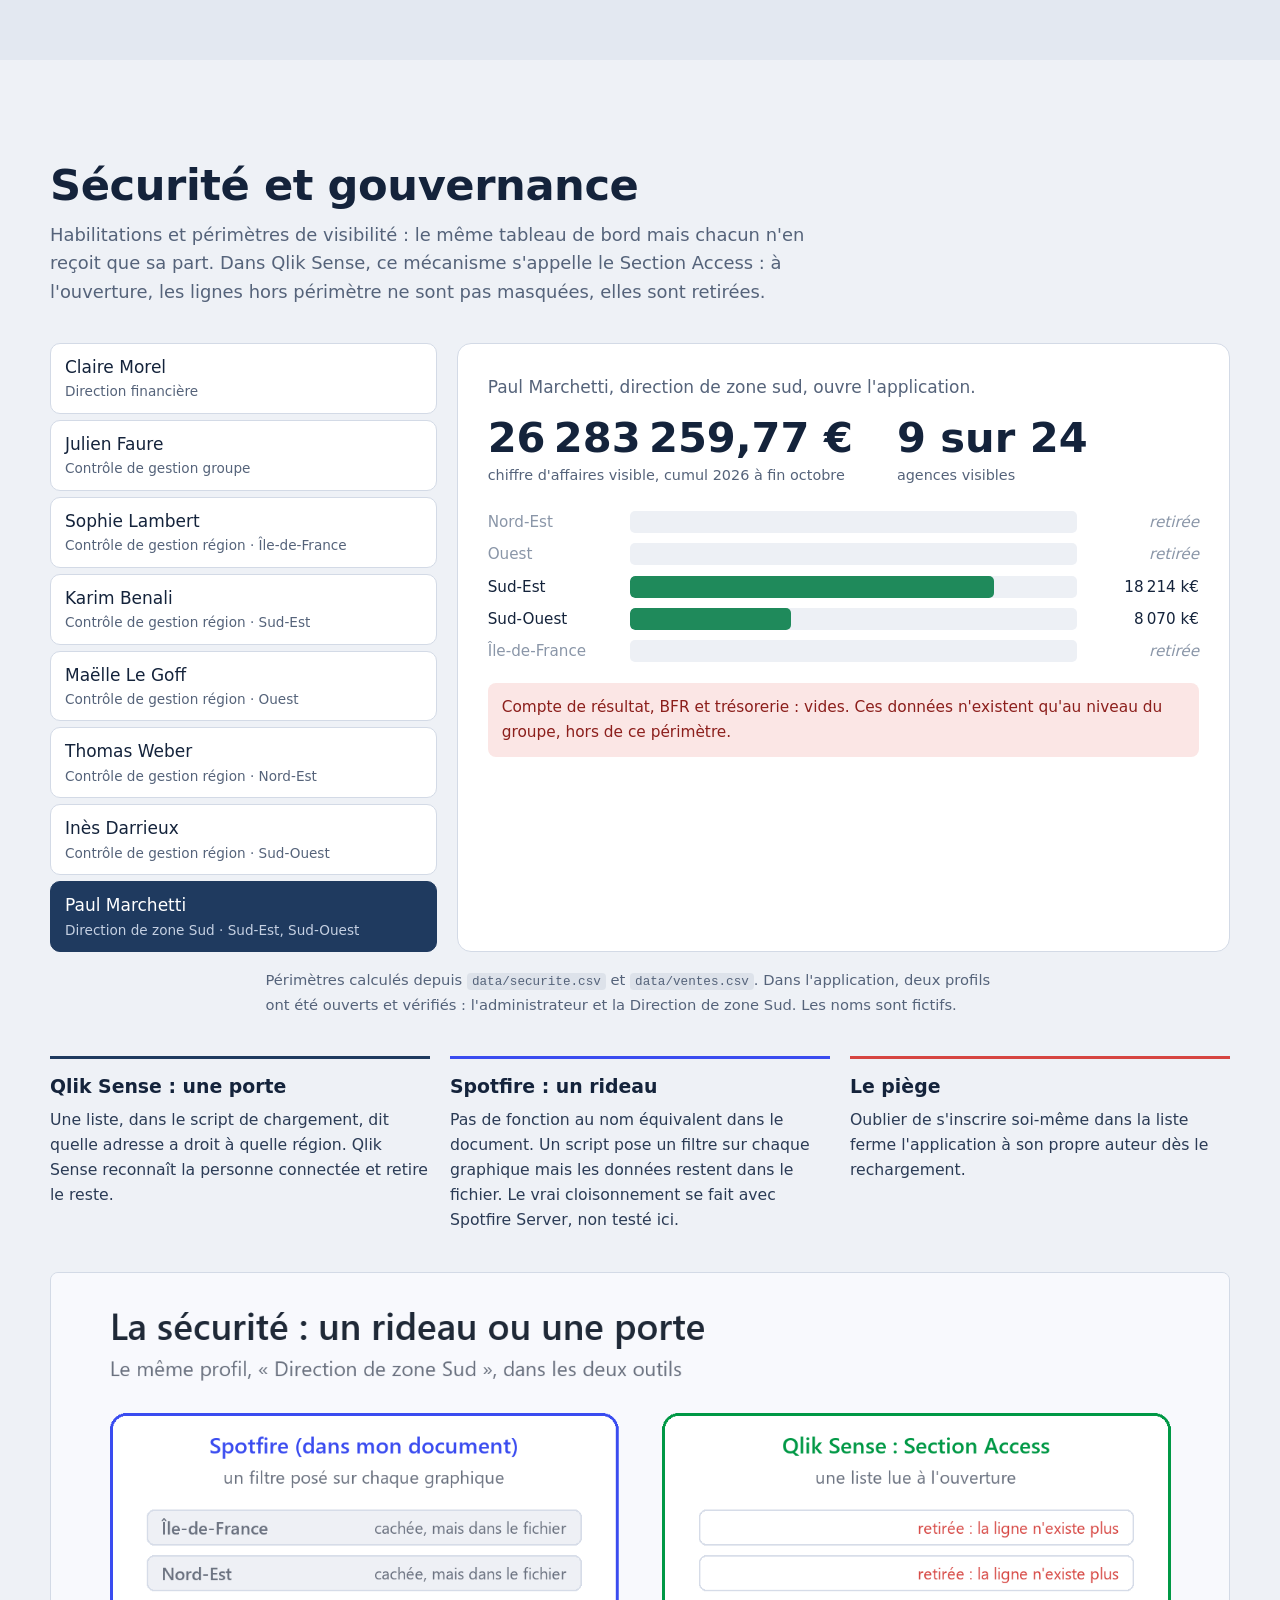
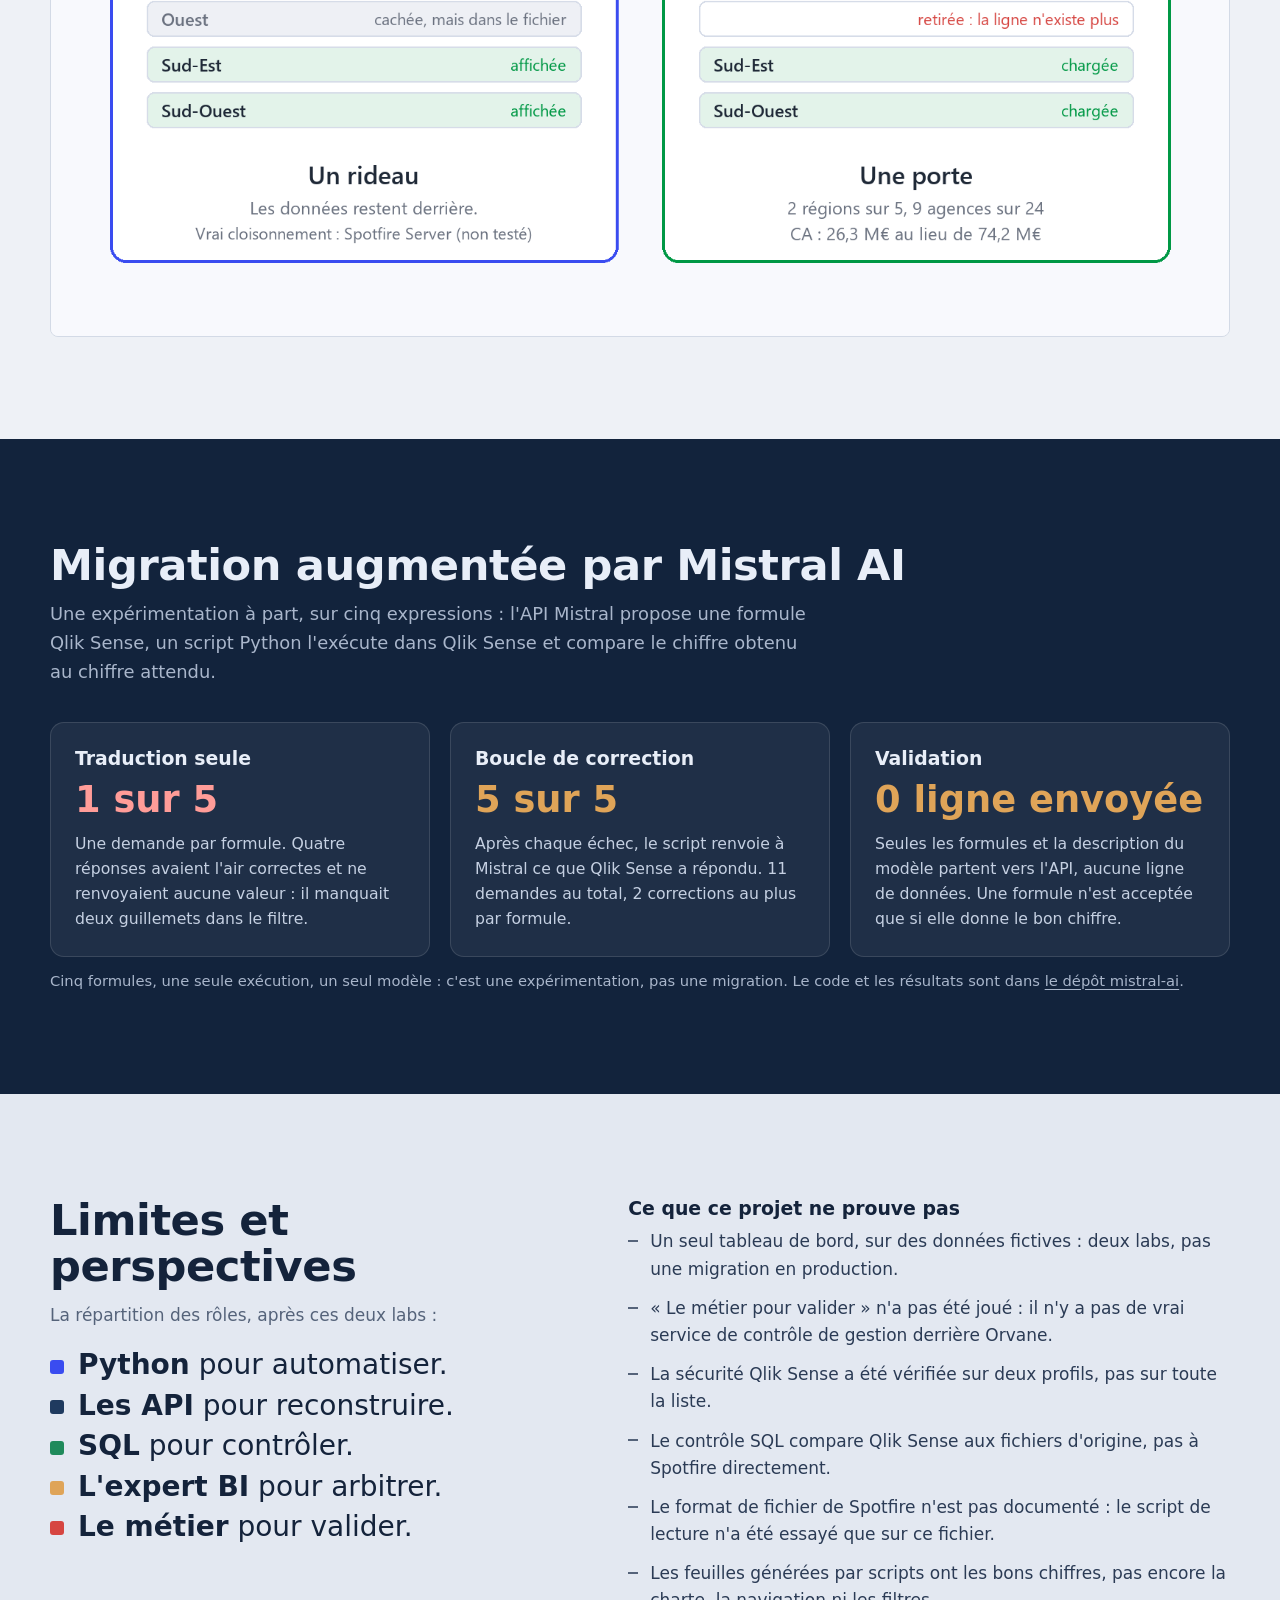
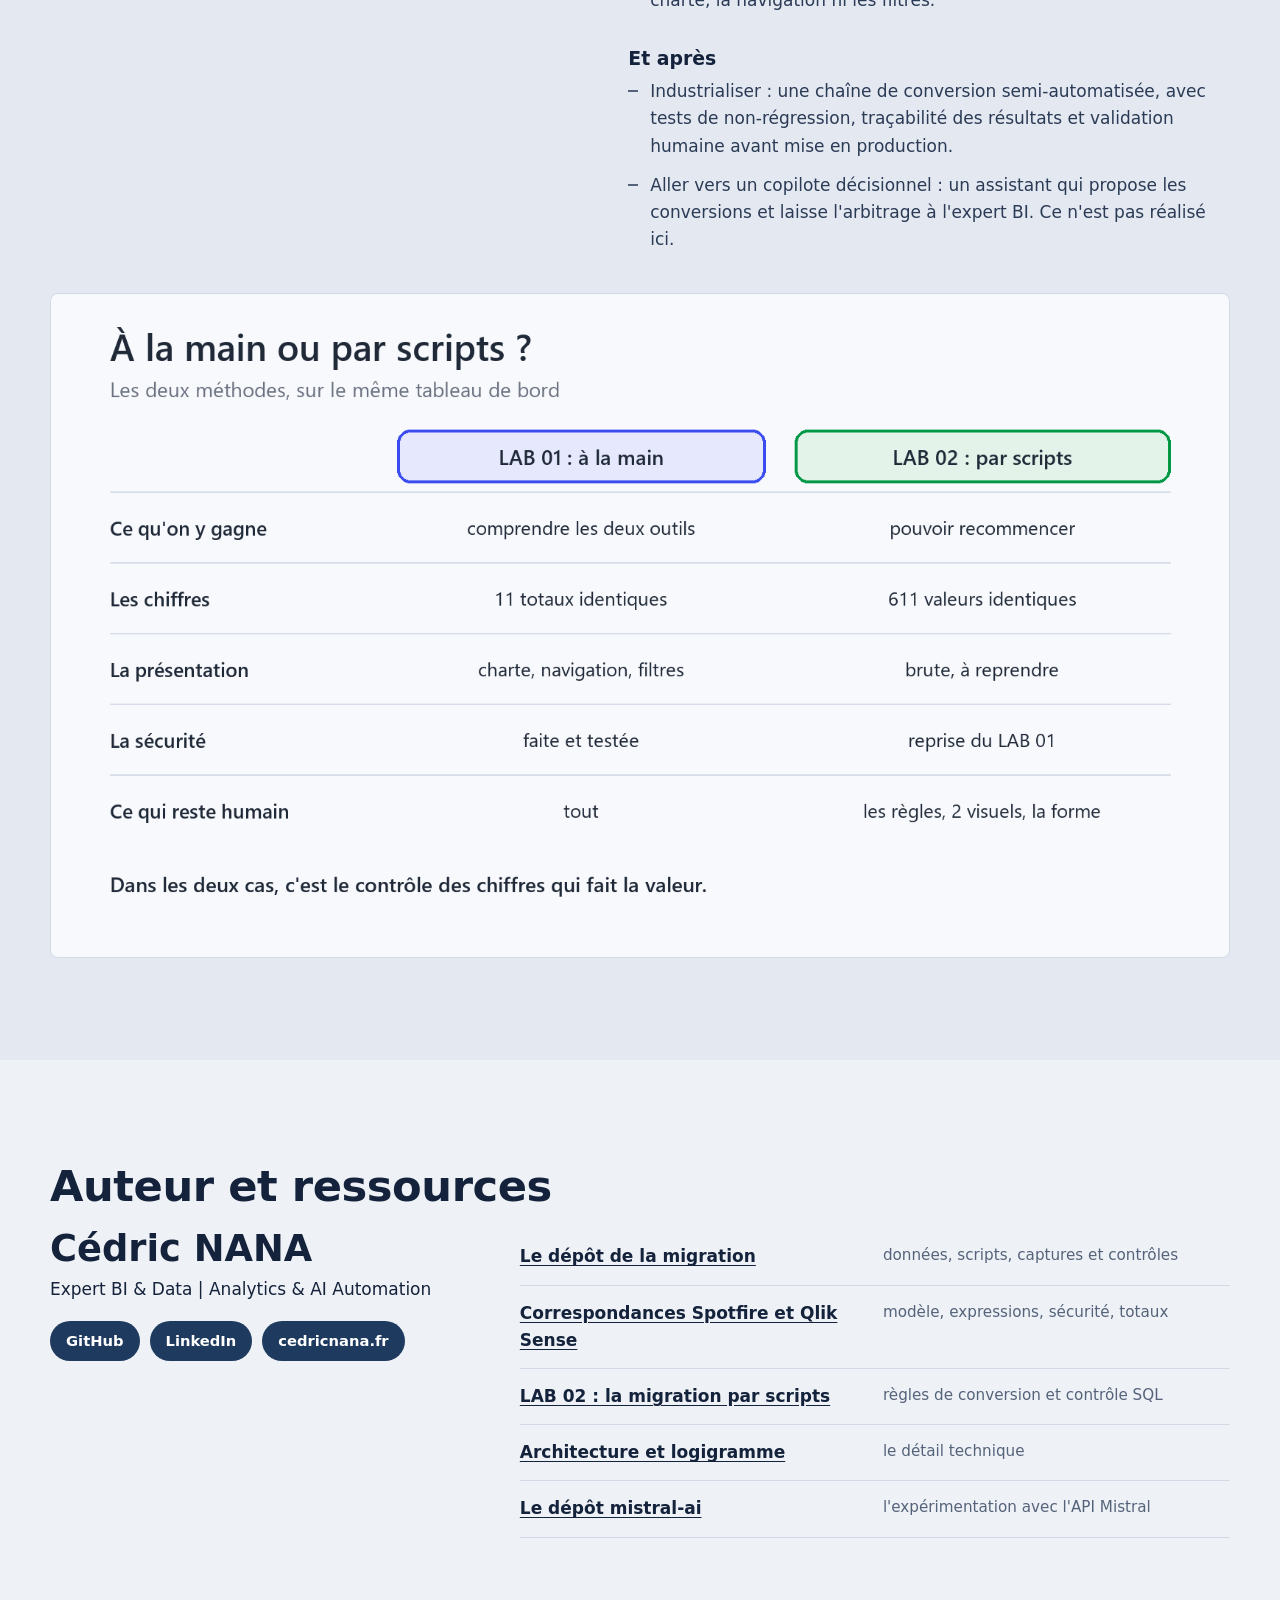
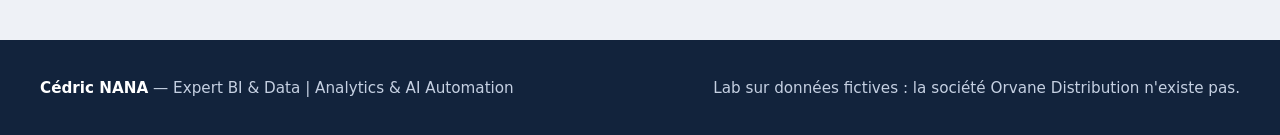
==== commit 5f5f0eb0: "Textes : pas de virgule devant mais" ====
--- a/index.html
+++ b/index.html
@@ -206,7 +206,7 @@
 
 <section class="bloc" id="securite" aria-labelledby="titre-securite">
   <h2 id="titre-securite">Sécurité et gouvernance</h2>
-  <p class="bloc__chapo">Habilitations et périmètres de visibilité : le même tableau de bord, mais chacun n'en reçoit que sa part. Dans Qlik Sense, ce mécanisme s'appelle le Section Access : à l'ouverture, les lignes hors périmètre ne sont pas masquées, elles sont retirées.</p>
+  <p class="bloc__chapo">Habilitations et périmètres de visibilité : le même tableau de bord mais chacun n'en reçoit que sa part. Dans Qlik Sense, ce mécanisme s'appelle le Section Access : à l'ouverture, les lignes hors périmètre ne sont pas masquées, elles sont retirées.</p>
 
   <div class="acces">
     <div class="acces__profils" role="radiogroup" aria-label="Personne connectée" id="profils"></div>
@@ -229,7 +229,7 @@
     </article>
     <article>
       <h3>Spotfire : un rideau</h3>
-      <p>Pas de fonction au nom équivalent dans le document. Un script pose un filtre sur chaque graphique, mais les données restent dans le fichier. Le vrai cloisonnement se fait avec Spotfire Server, non testé ici.</p>
+      <p>Pas de fonction au nom équivalent dans le document. Un script pose un filtre sur chaque graphique mais les données restent dans le fichier. Le vrai cloisonnement se fait avec Spotfire Server, non testé ici.</p>
     </article>
     <article>
       <h3>Le piège</h3>
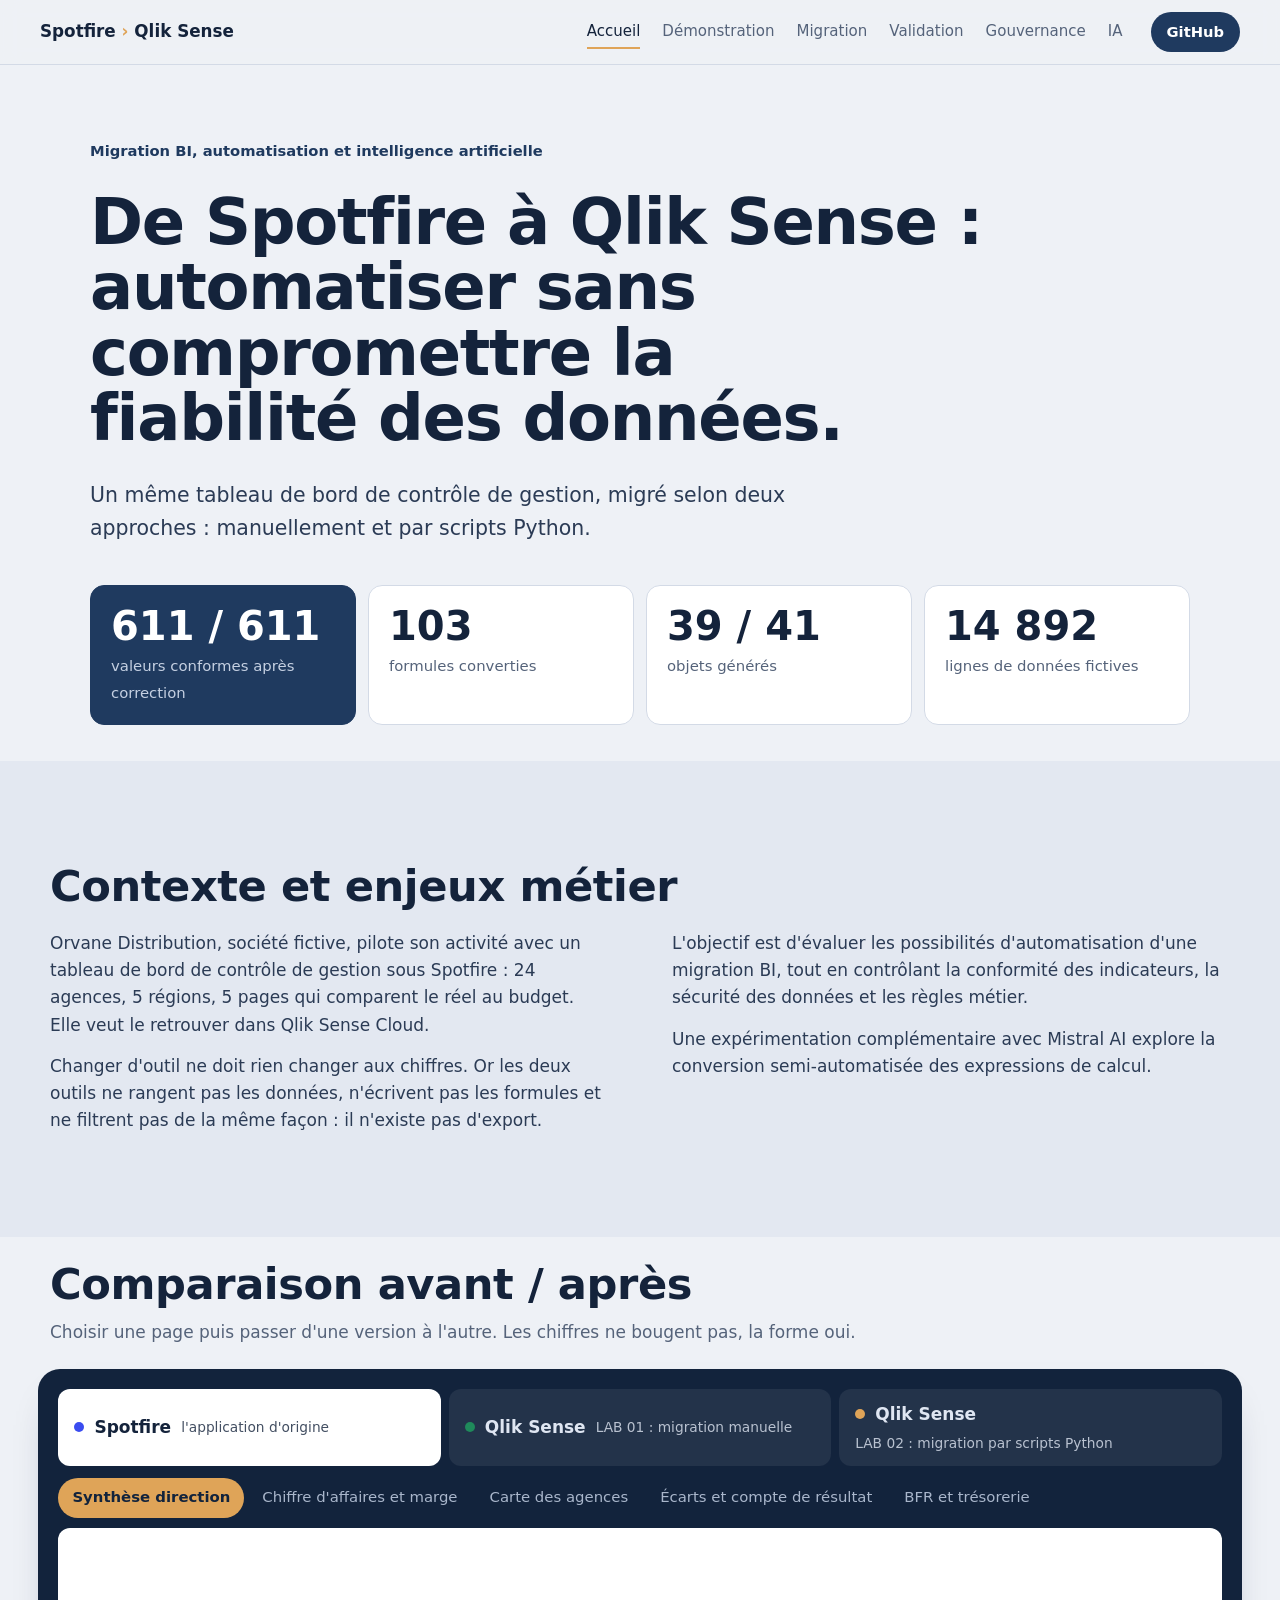
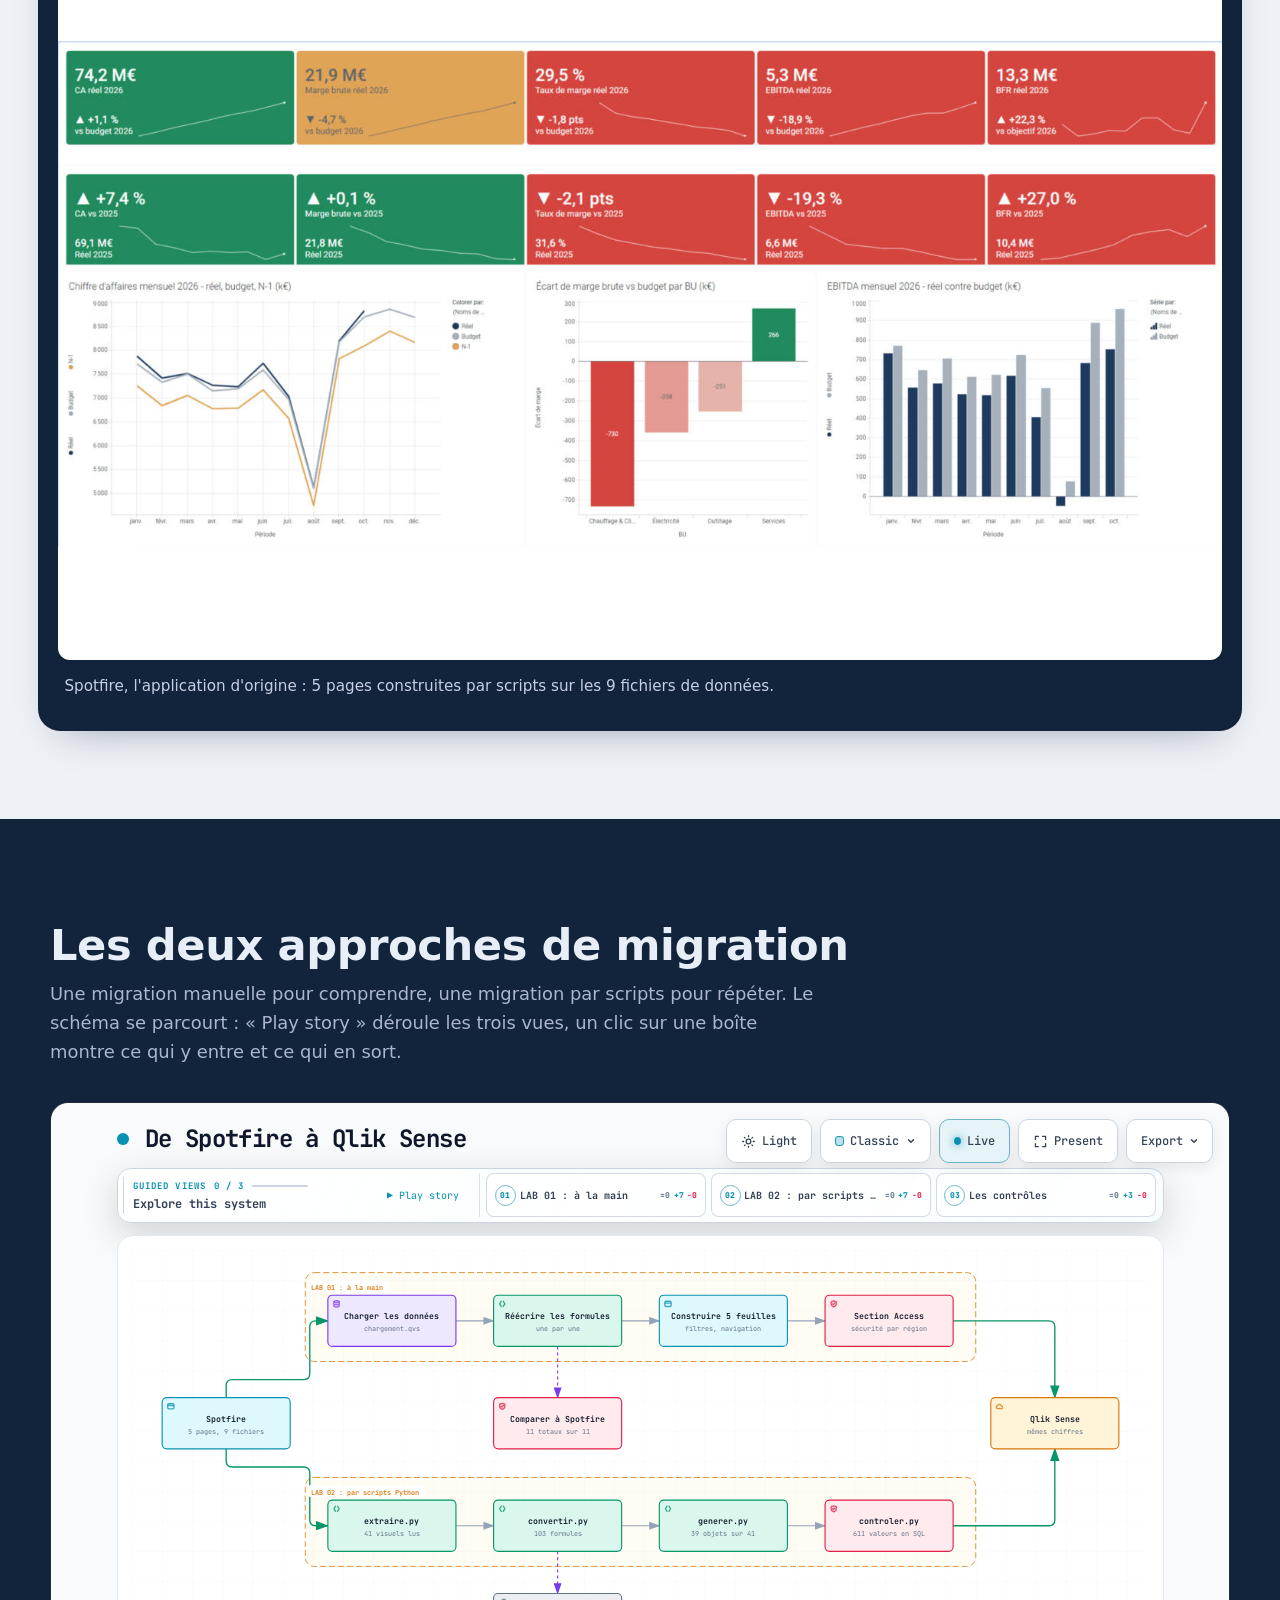
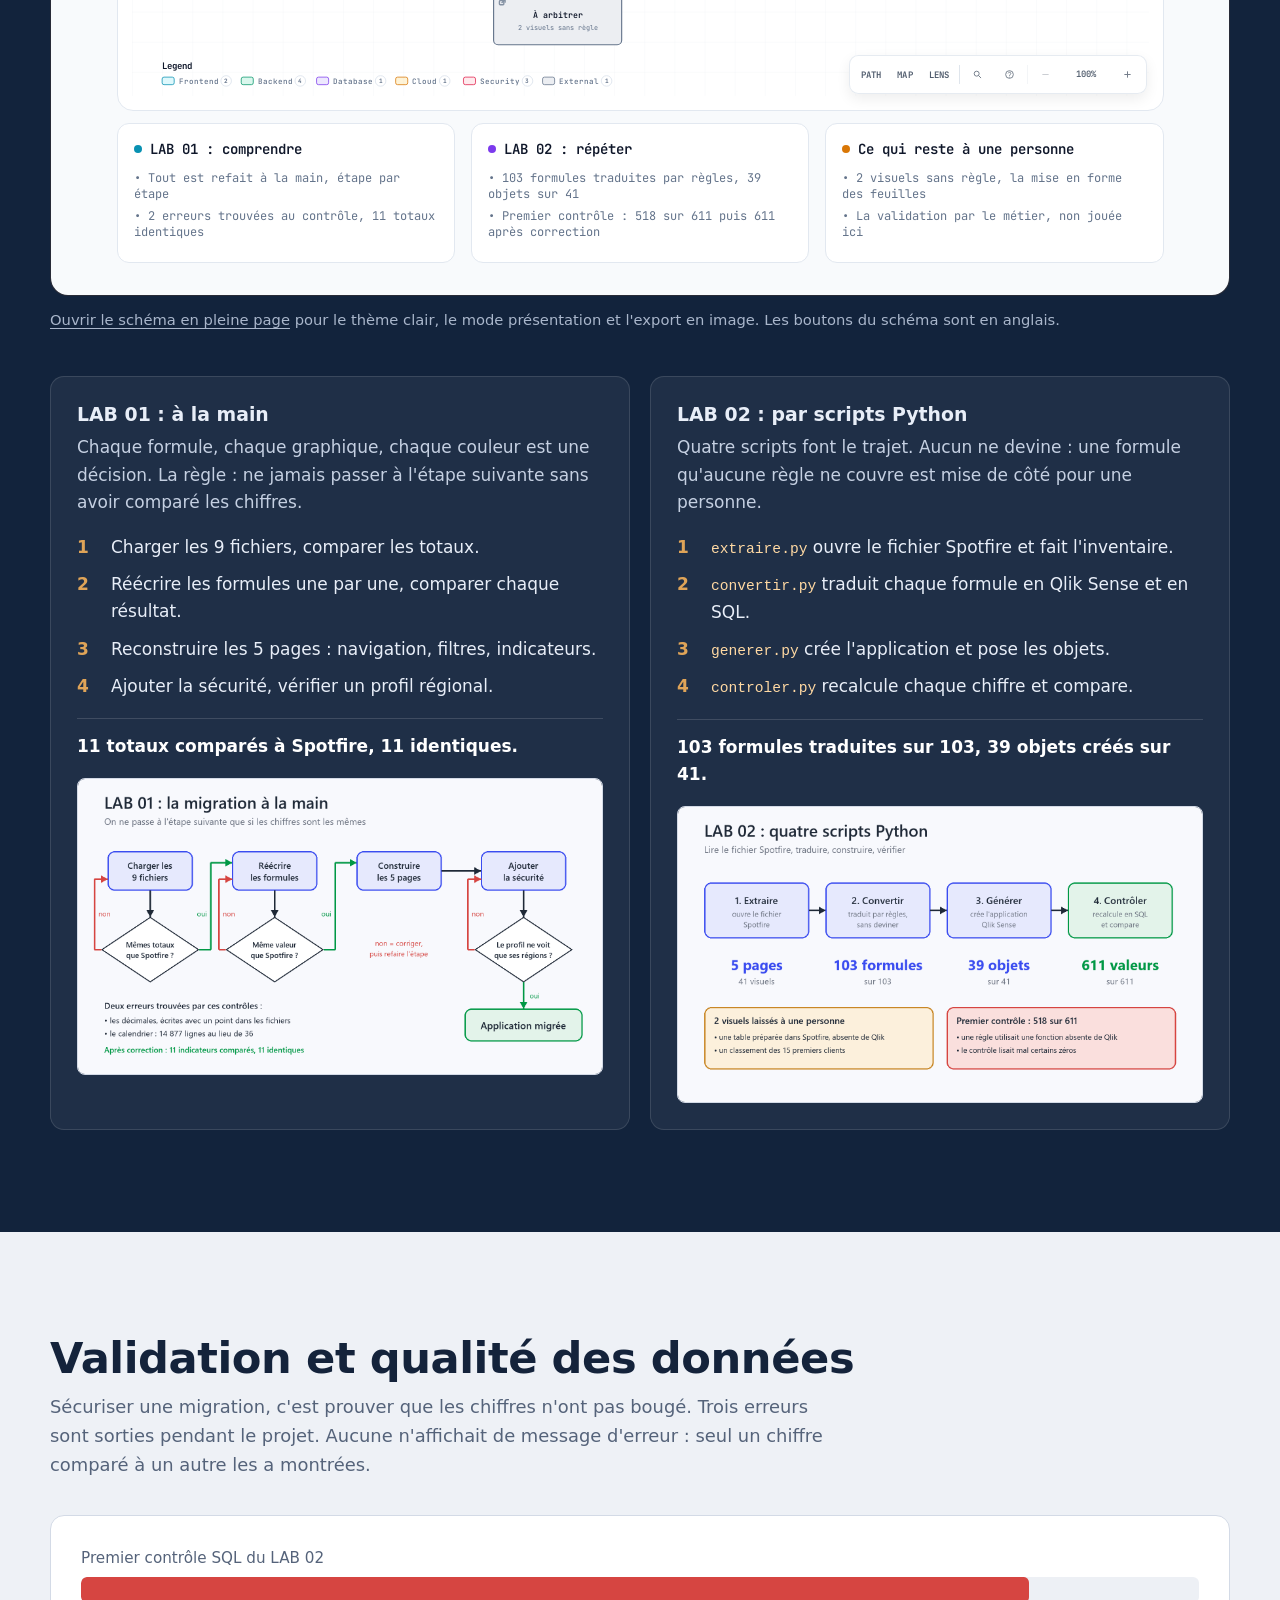
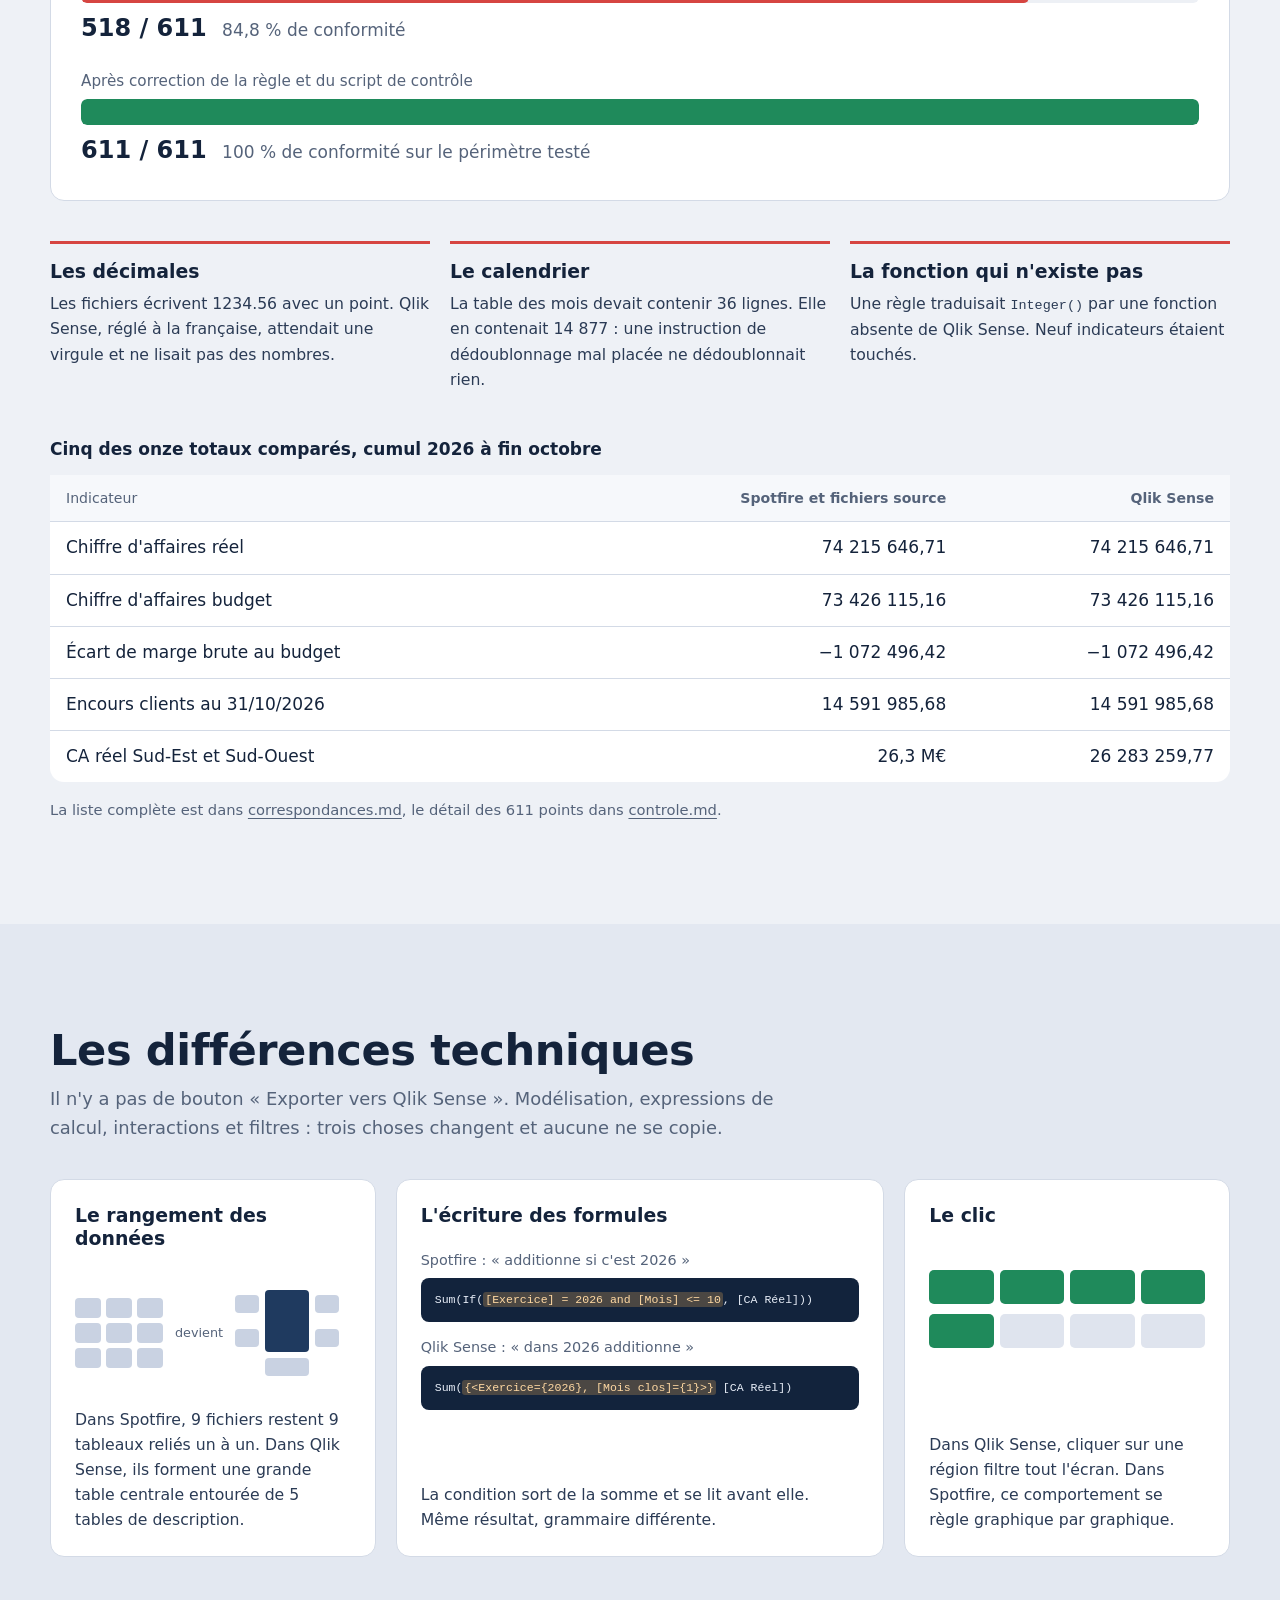
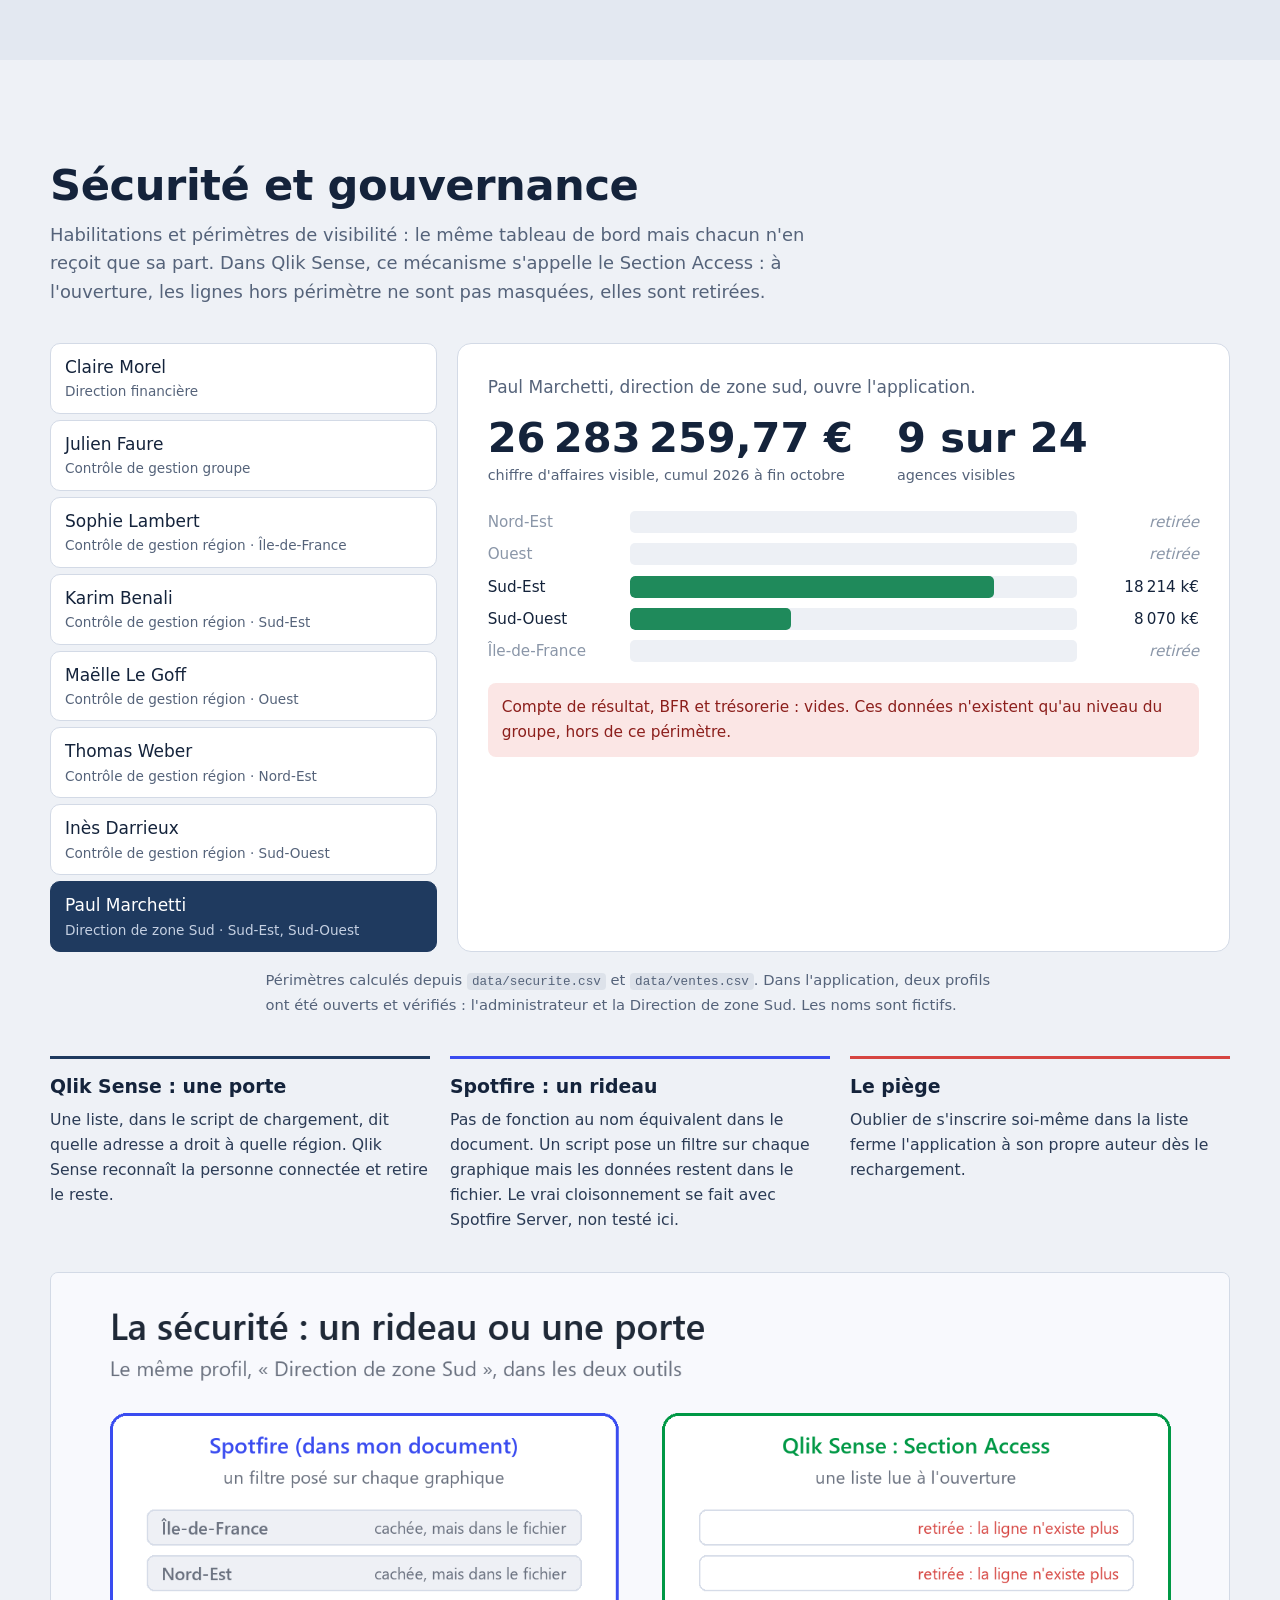
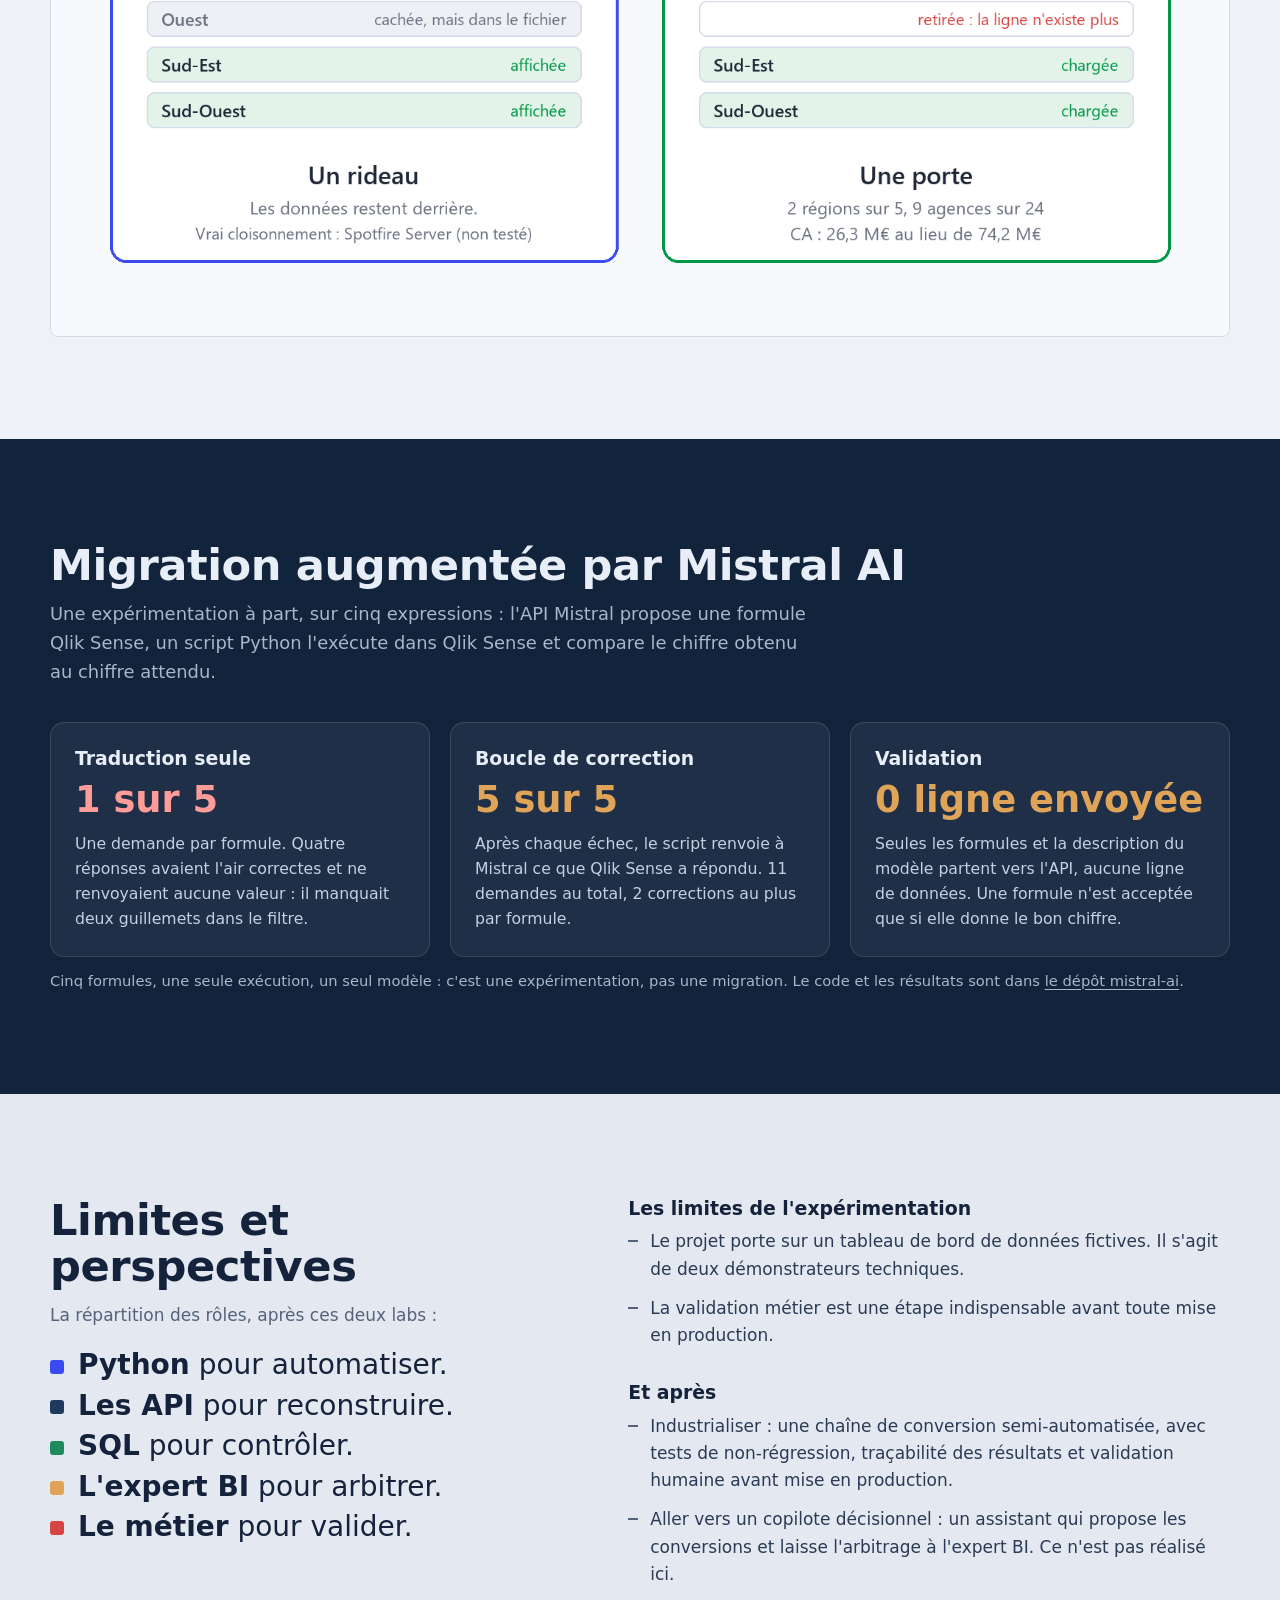
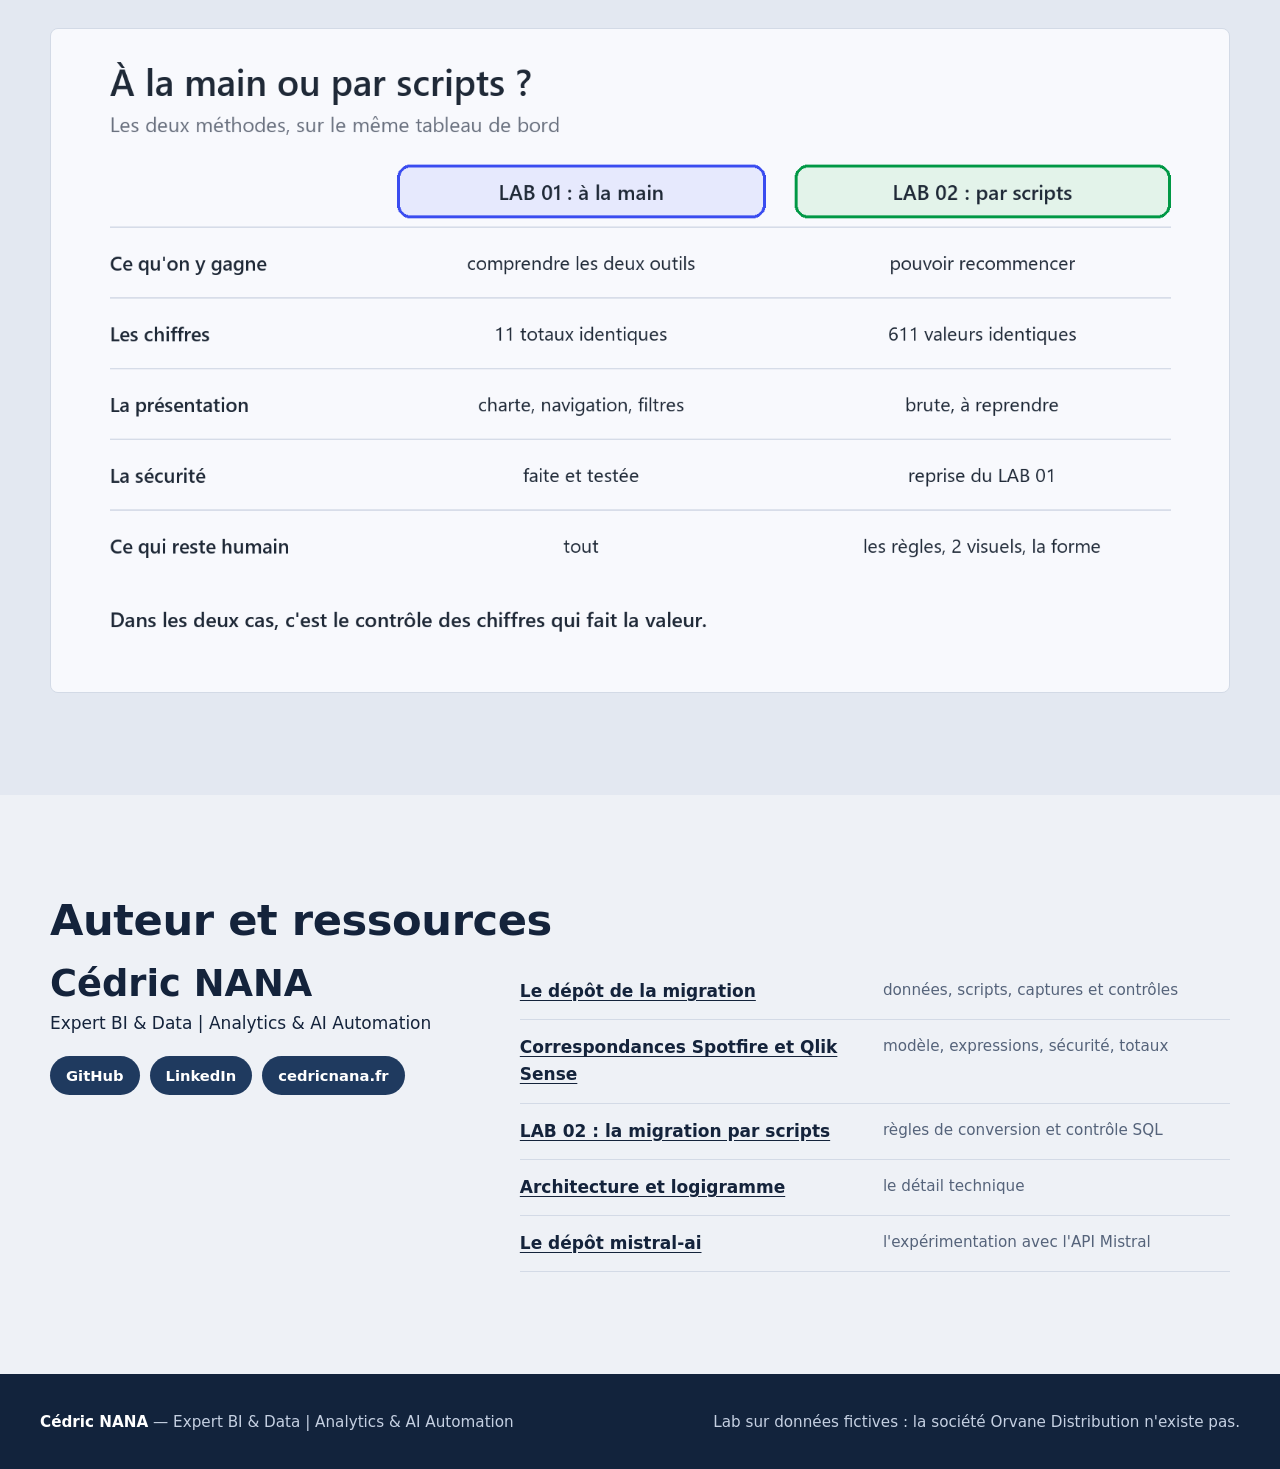
==== commit 48b5d786: "Limites : les deux mêmes limites dans le README et sur la page du projet" ====
--- a/index.html
+++ b/index.html
@@ -276,14 +276,10 @@
       </ul>
     </div>
     <div>
-      <h3>Ce que ce projet ne prouve pas</h3>
+      <h3>Les limites de l'expérimentation</h3>
       <ul class="limites">
-        <li>Un seul tableau de bord, sur des données fictives : deux labs, pas une migration en production.</li>
-        <li>« Le métier pour valider » n'a pas été joué : il n'y a pas de vrai service de contrôle de gestion derrière Orvane.</li>
-        <li>La sécurité Qlik Sense a été vérifiée sur deux profils, pas sur toute la liste.</li>
-        <li>Le contrôle SQL compare Qlik Sense aux fichiers d'origine, pas à Spotfire directement.</li>
-        <li>Le format de fichier de Spotfire n'est pas documenté : le script de lecture n'a été essayé que sur ce fichier.</li>
-        <li>Les feuilles générées par scripts ont les bons chiffres, pas encore la charte, la navigation ni les filtres.</li>
+        <li>Le projet porte sur un tableau de bord de données fictives. Il s'agit de deux démonstrateurs techniques.</li>
+        <li>La validation métier est une étape indispensable avant toute mise en production.</li>
       </ul>
       <h3 class="fin__suite">Et après</h3>
       <ul class="limites">
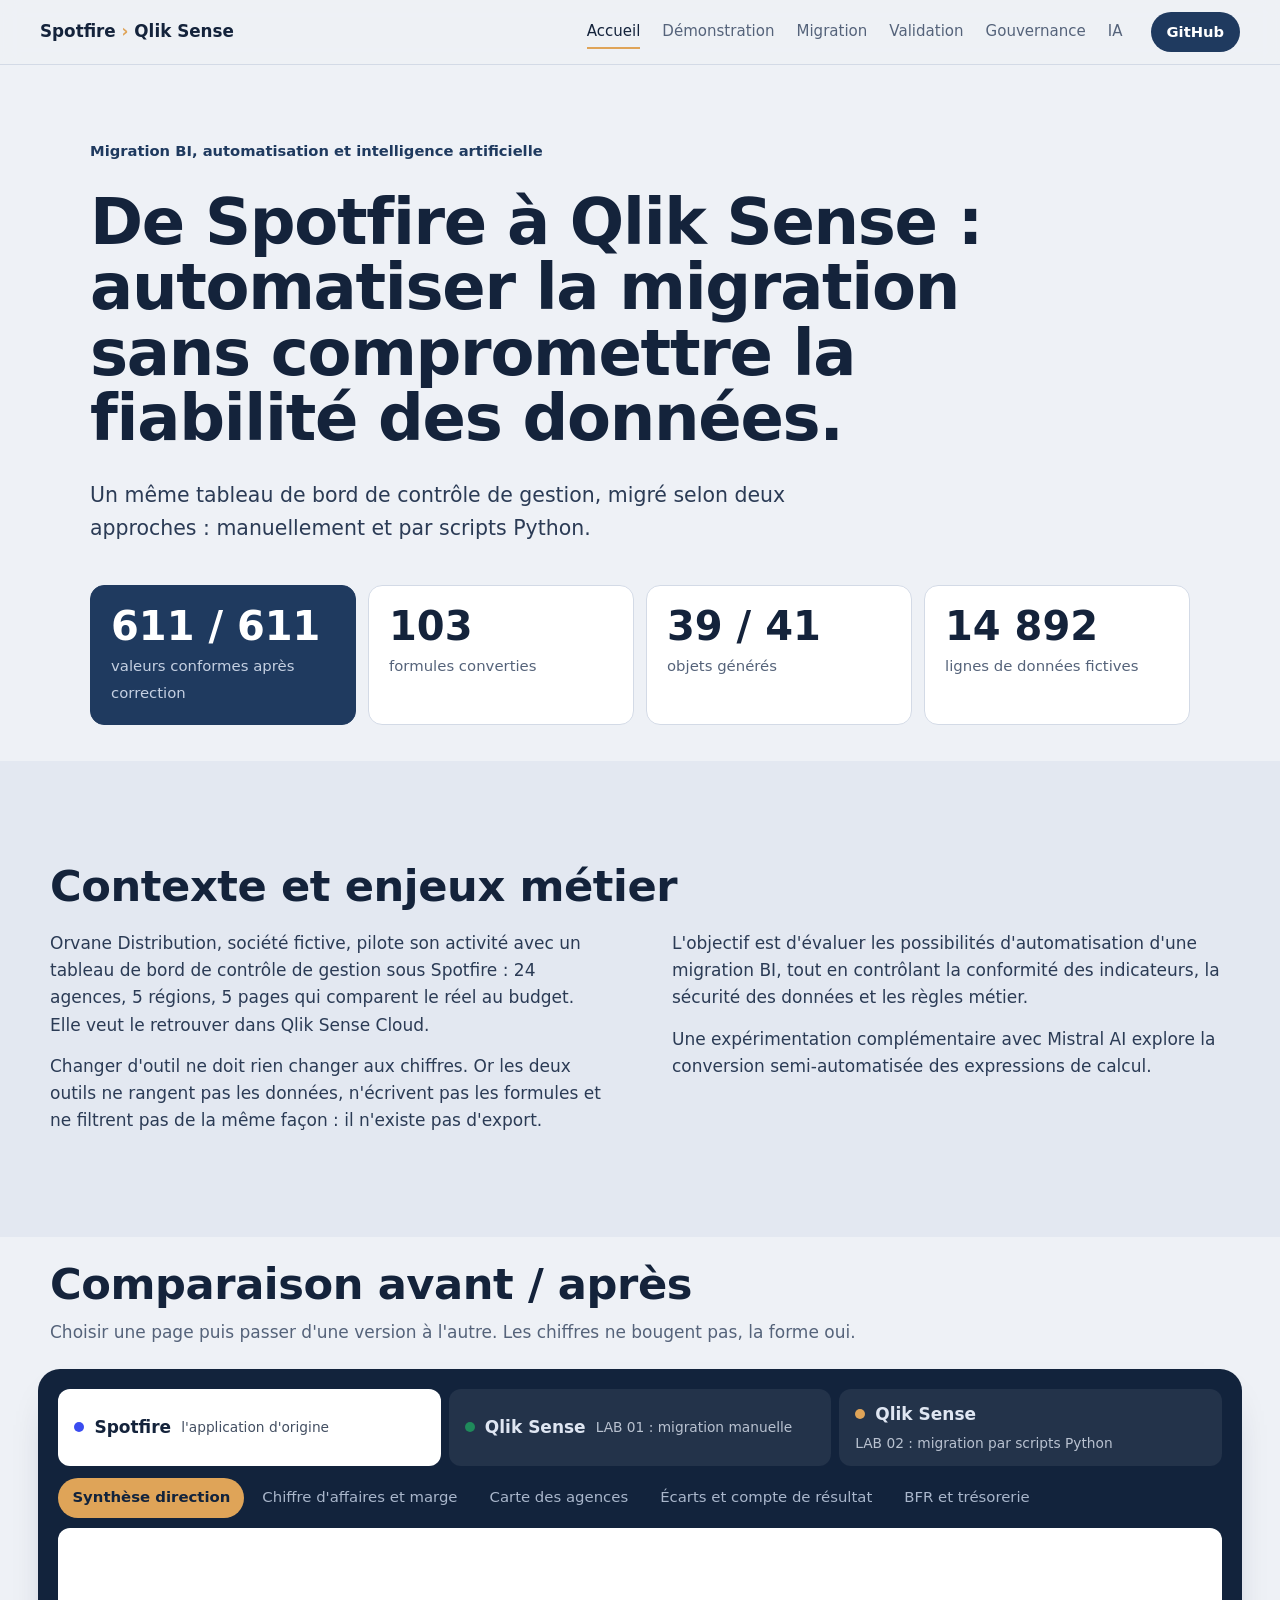
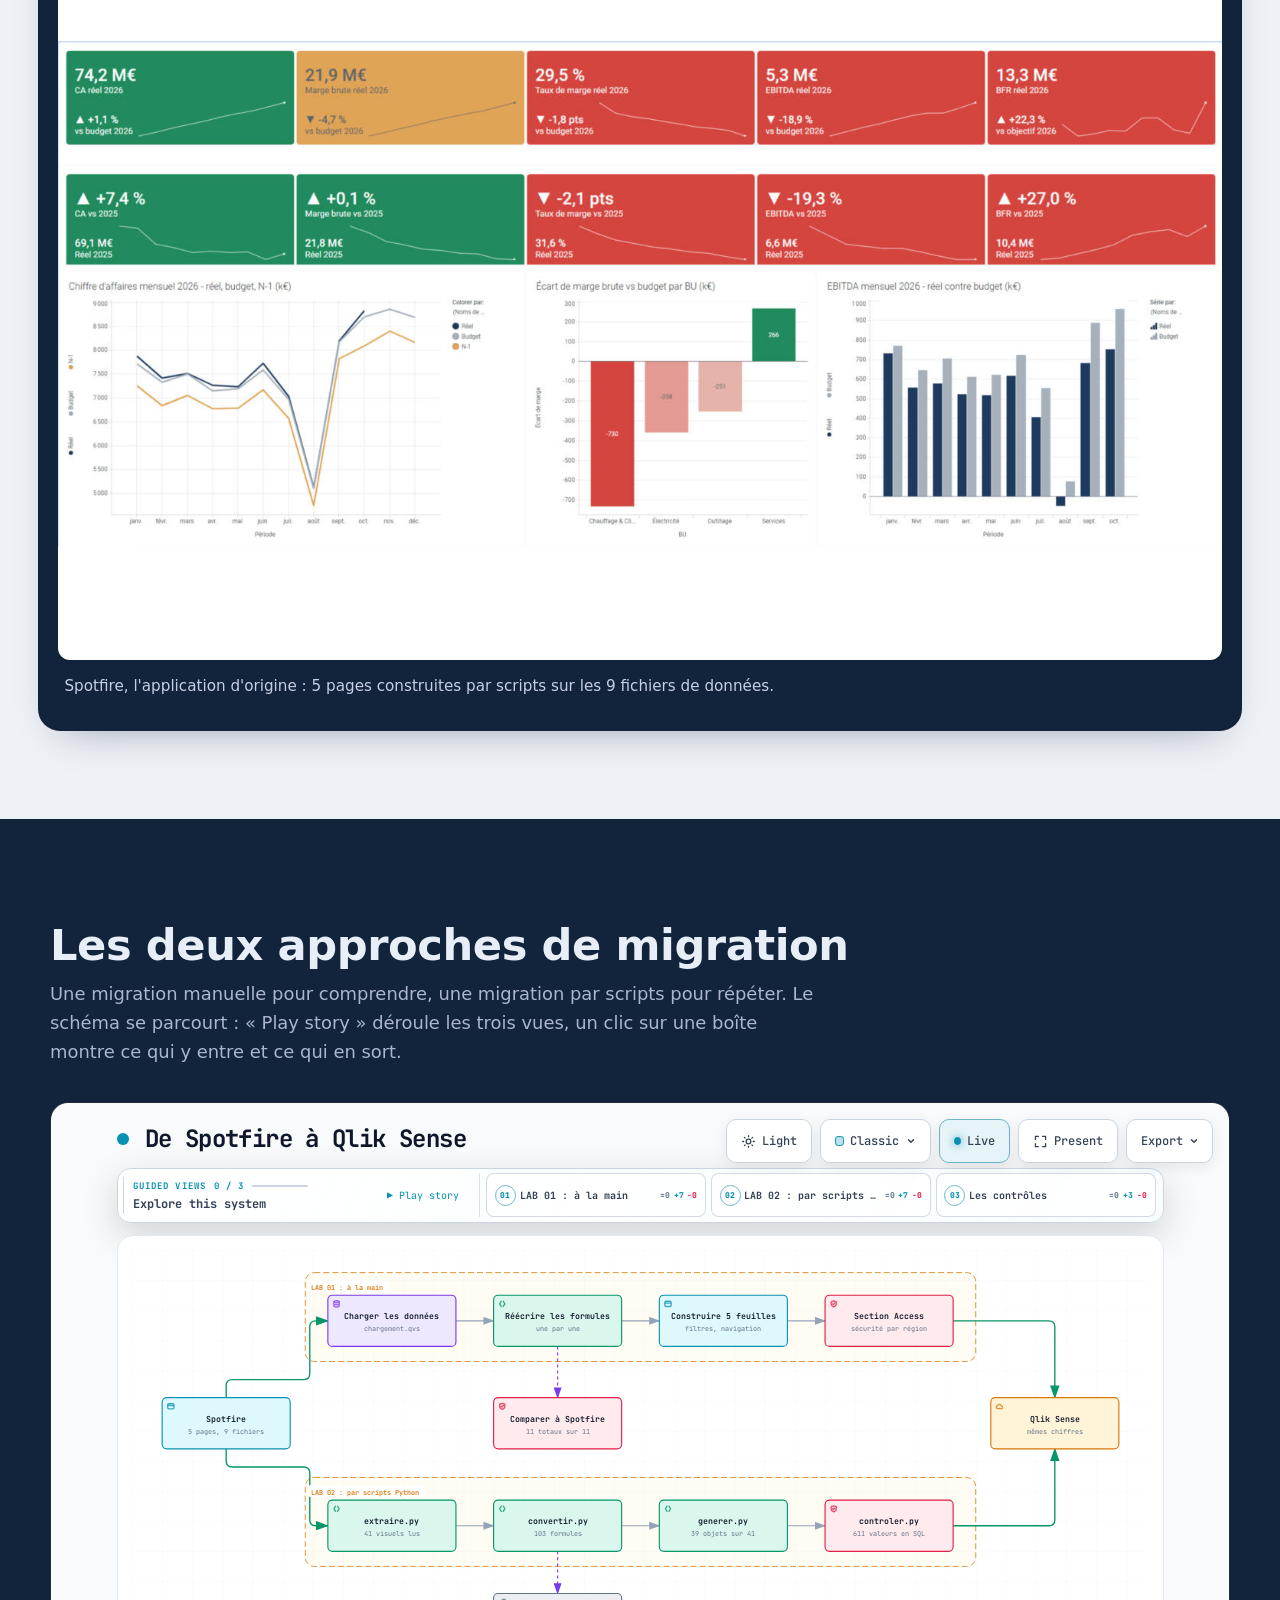
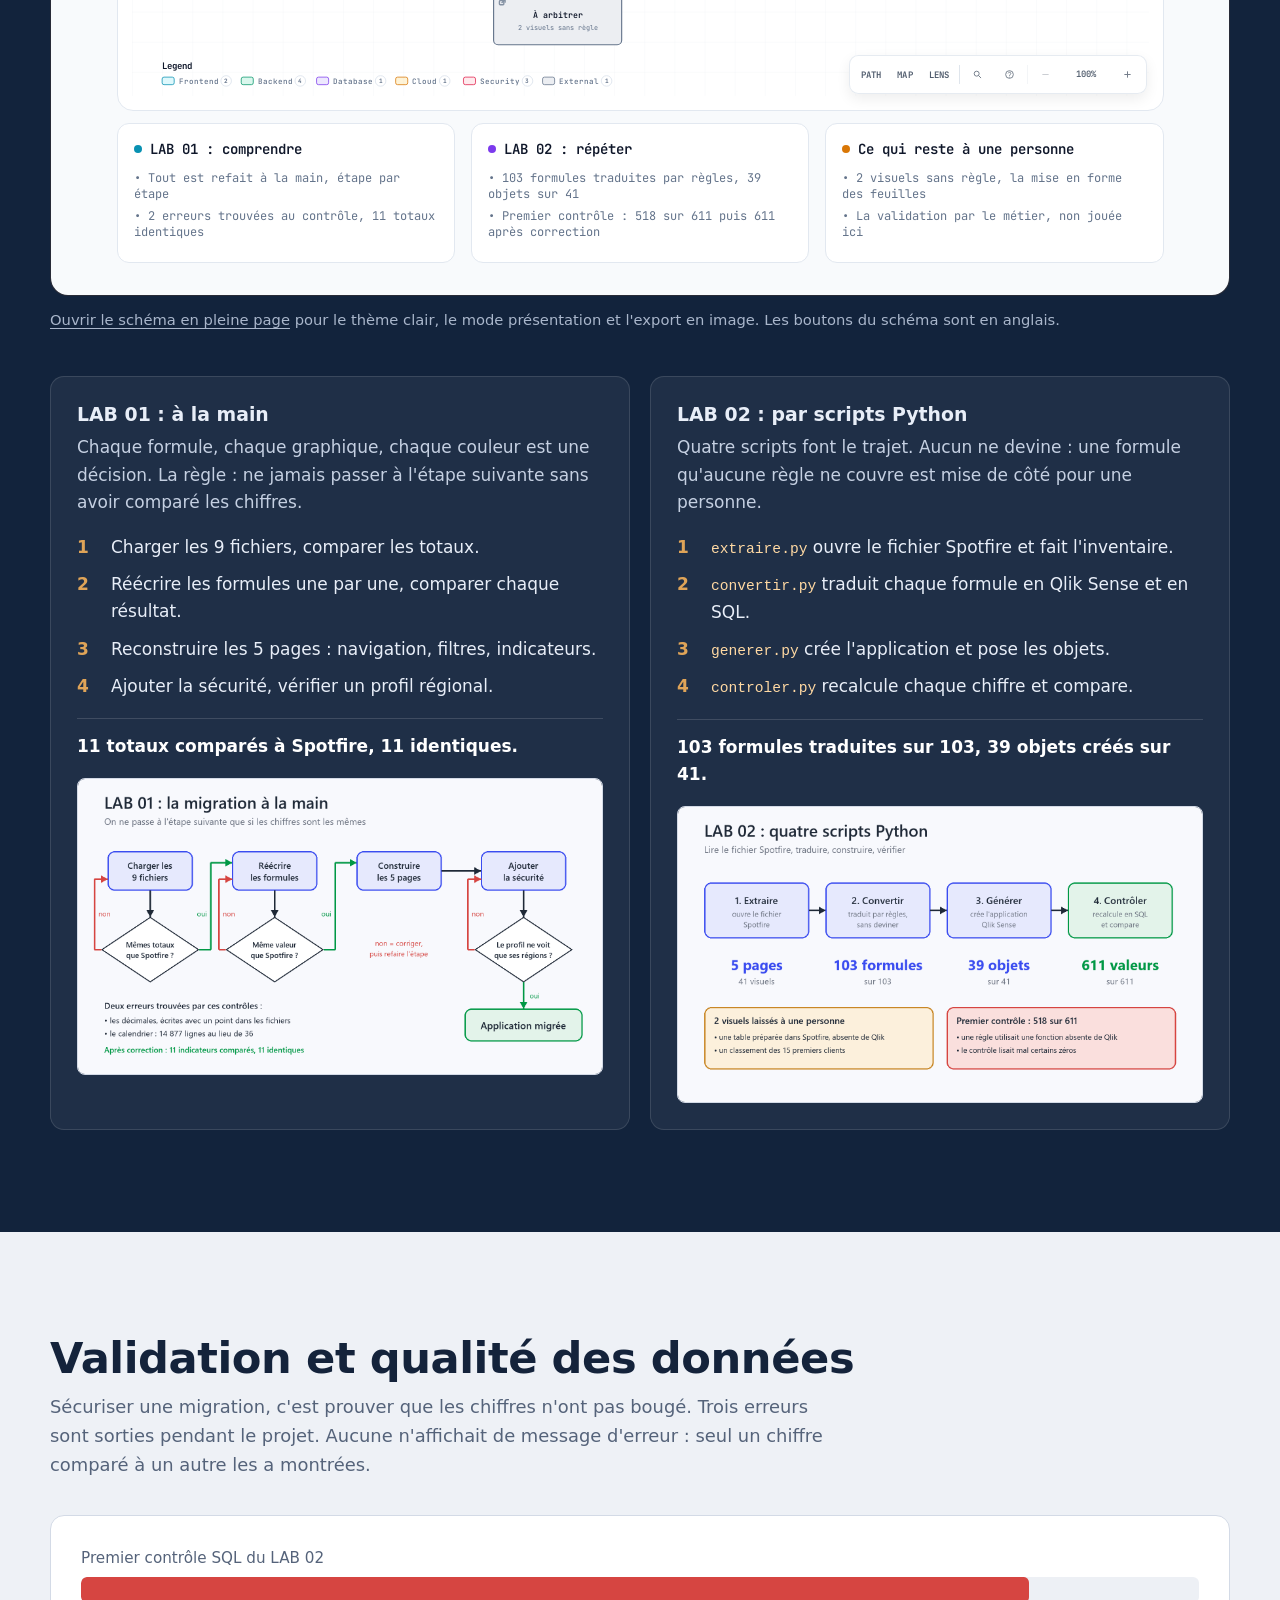
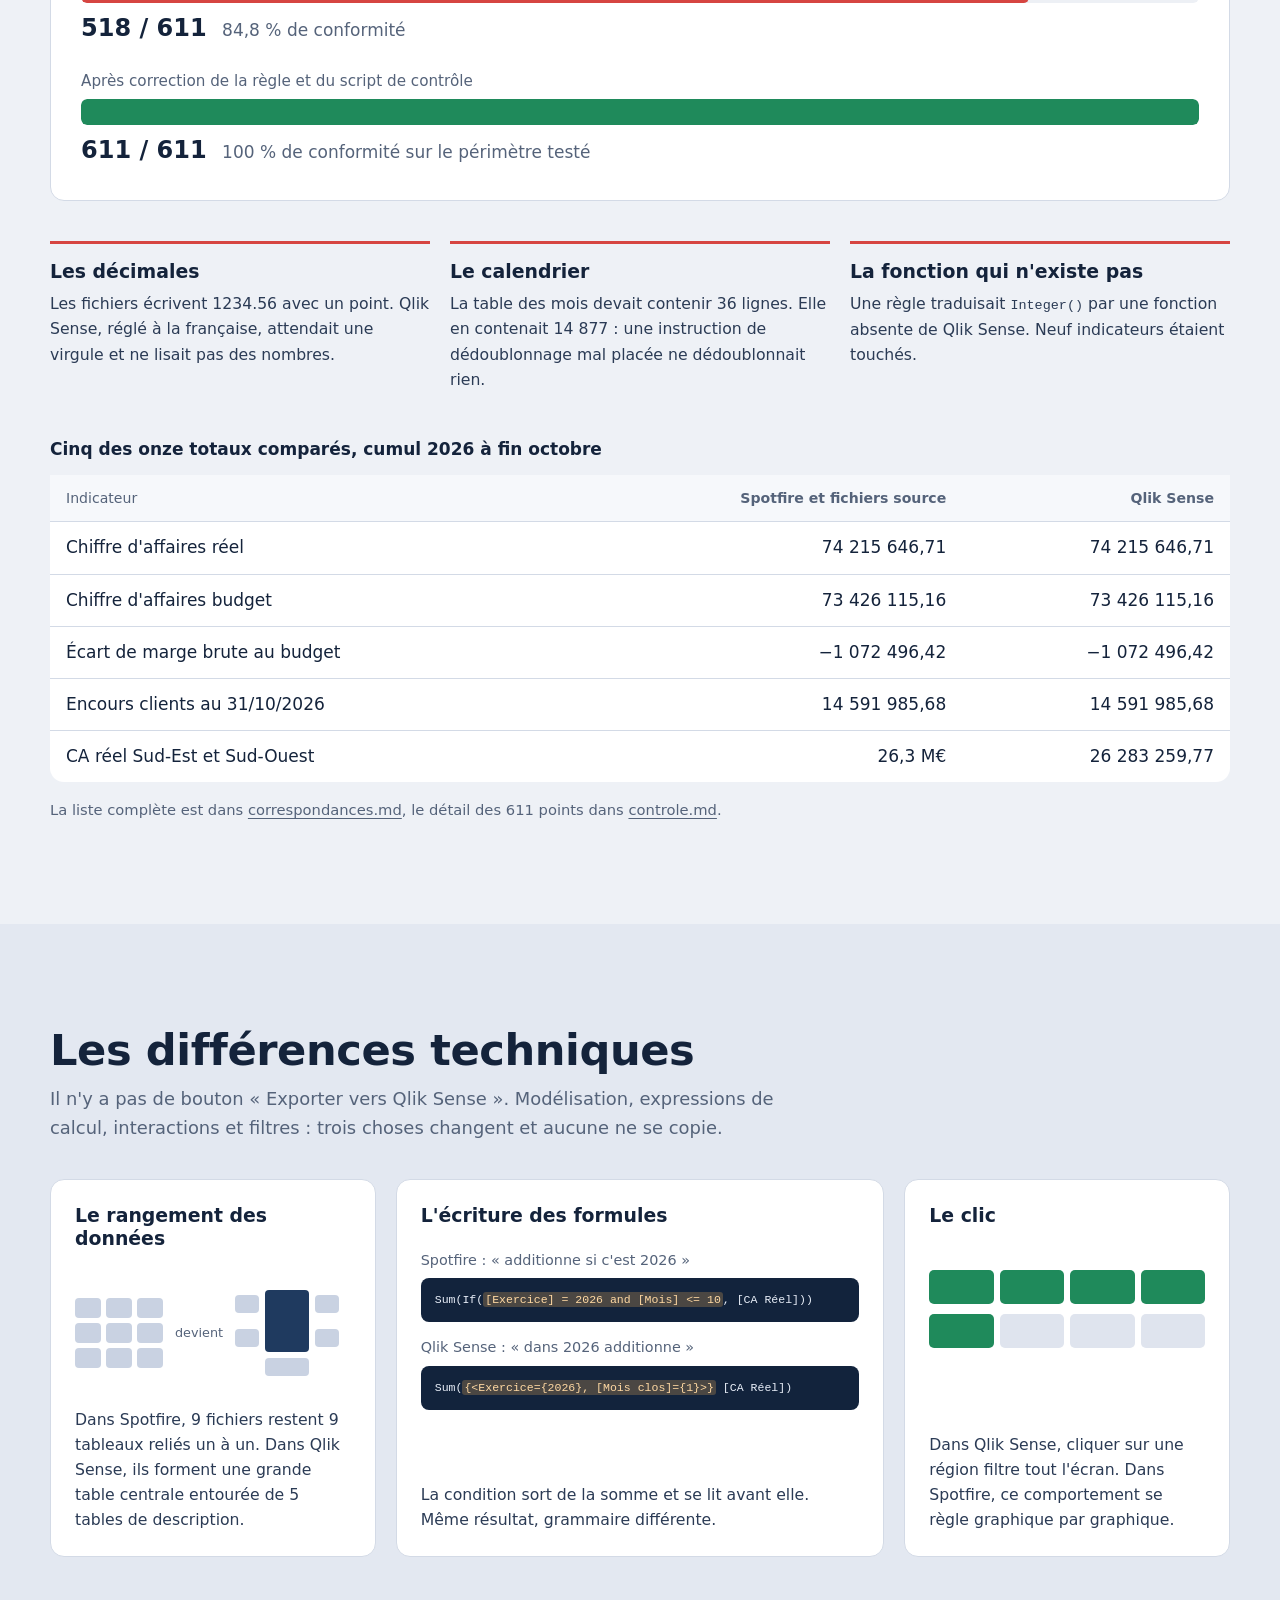
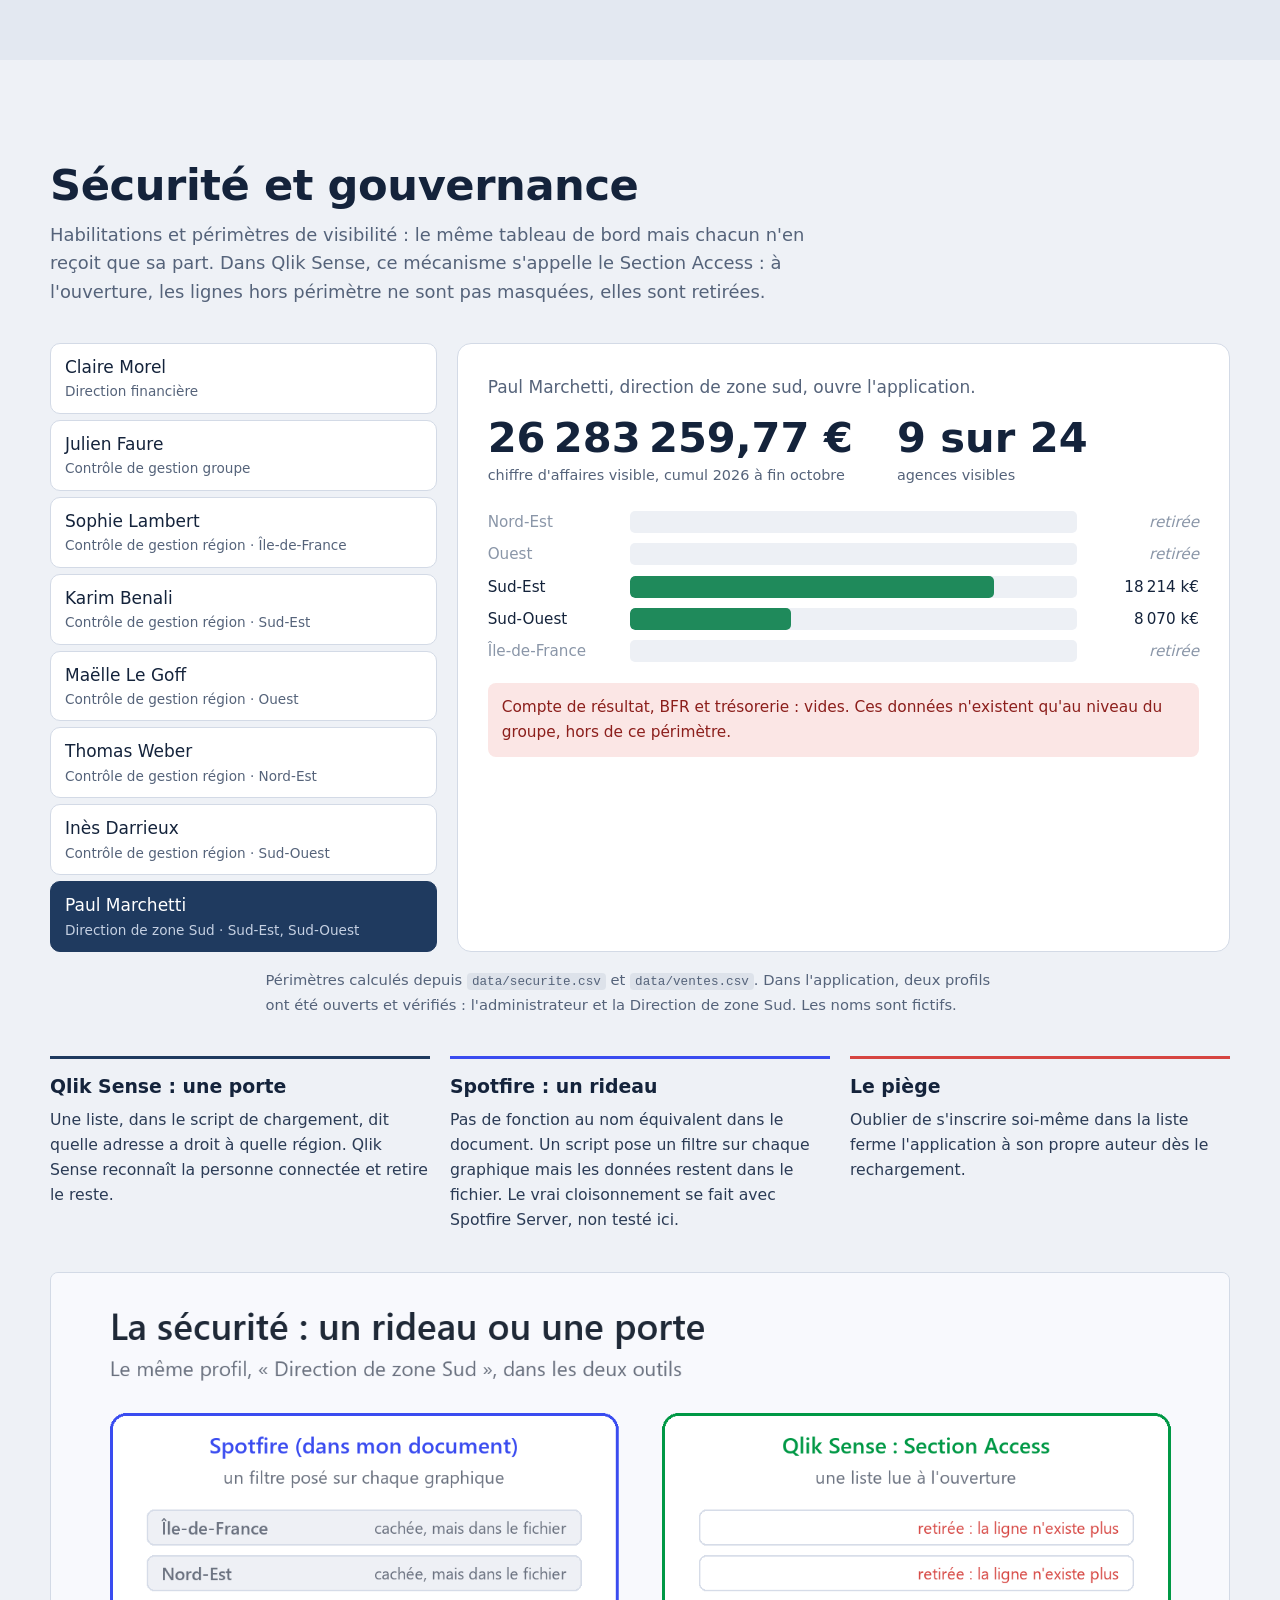
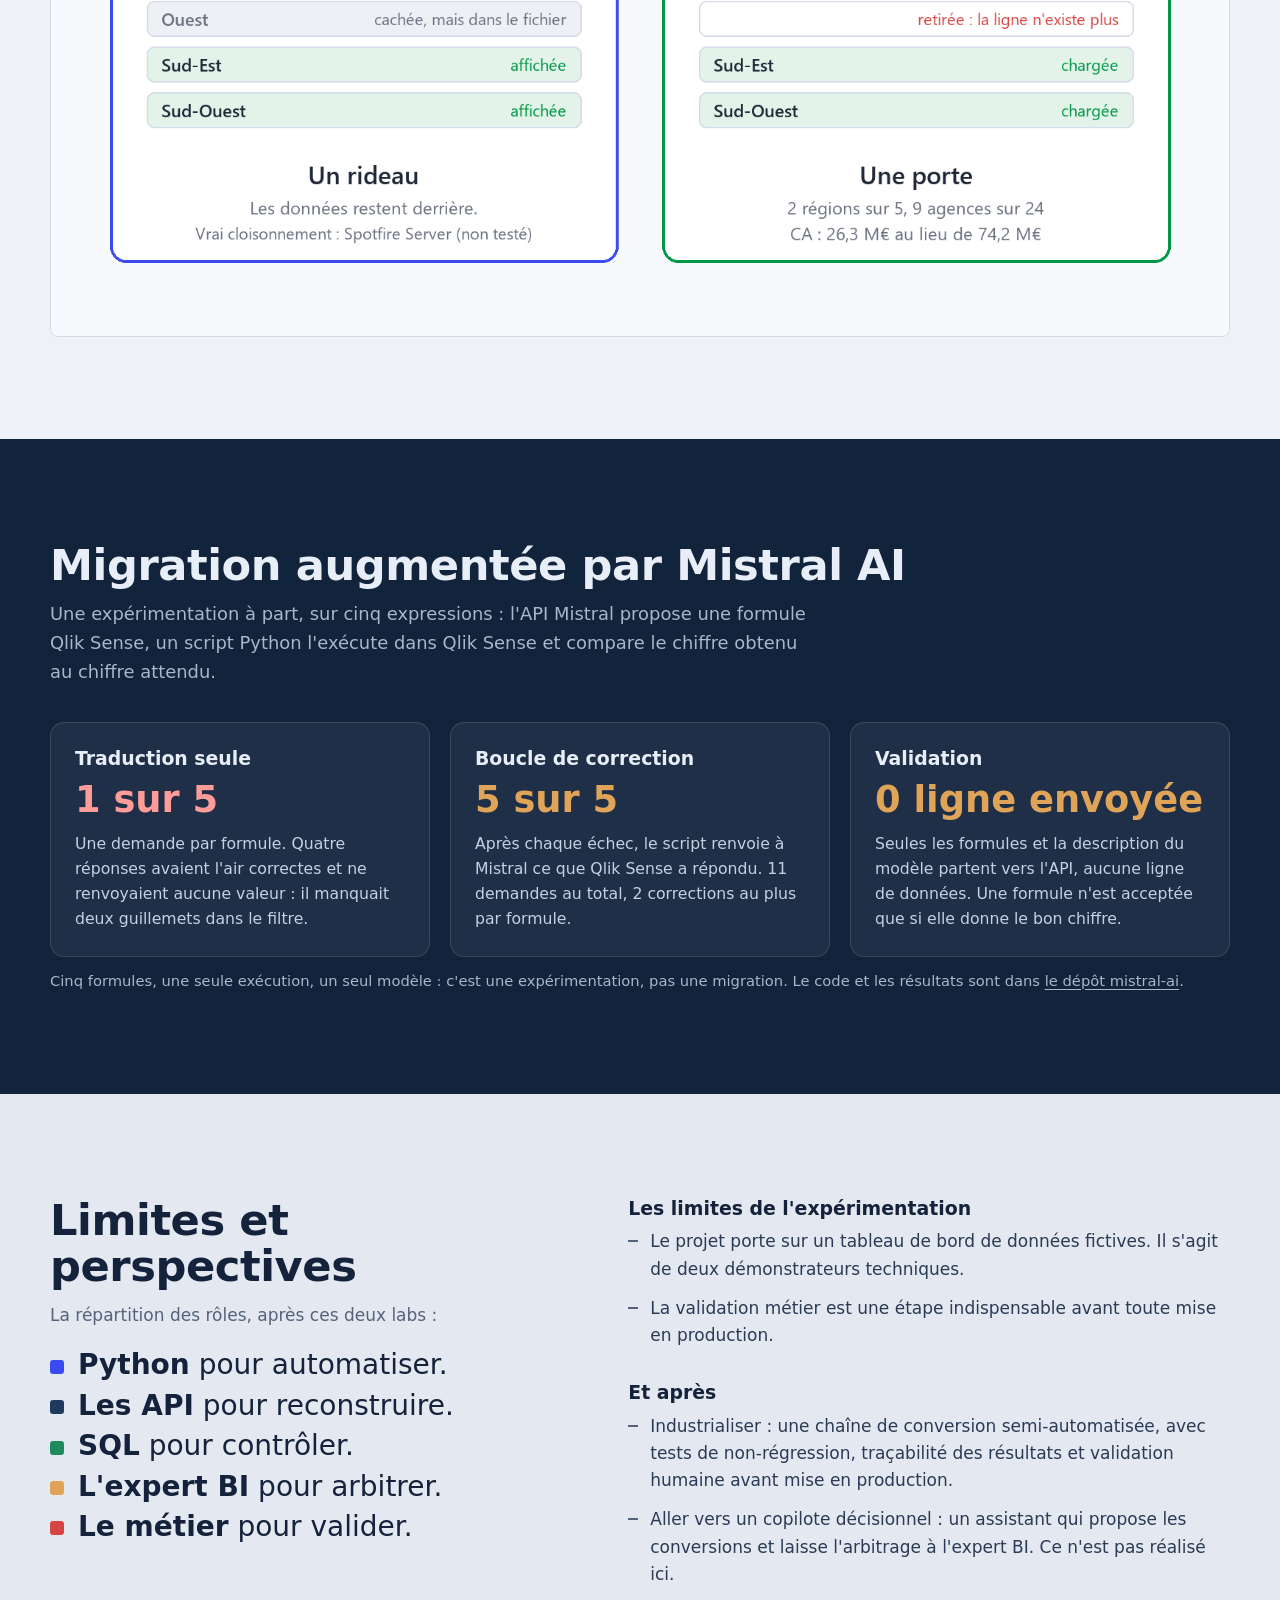
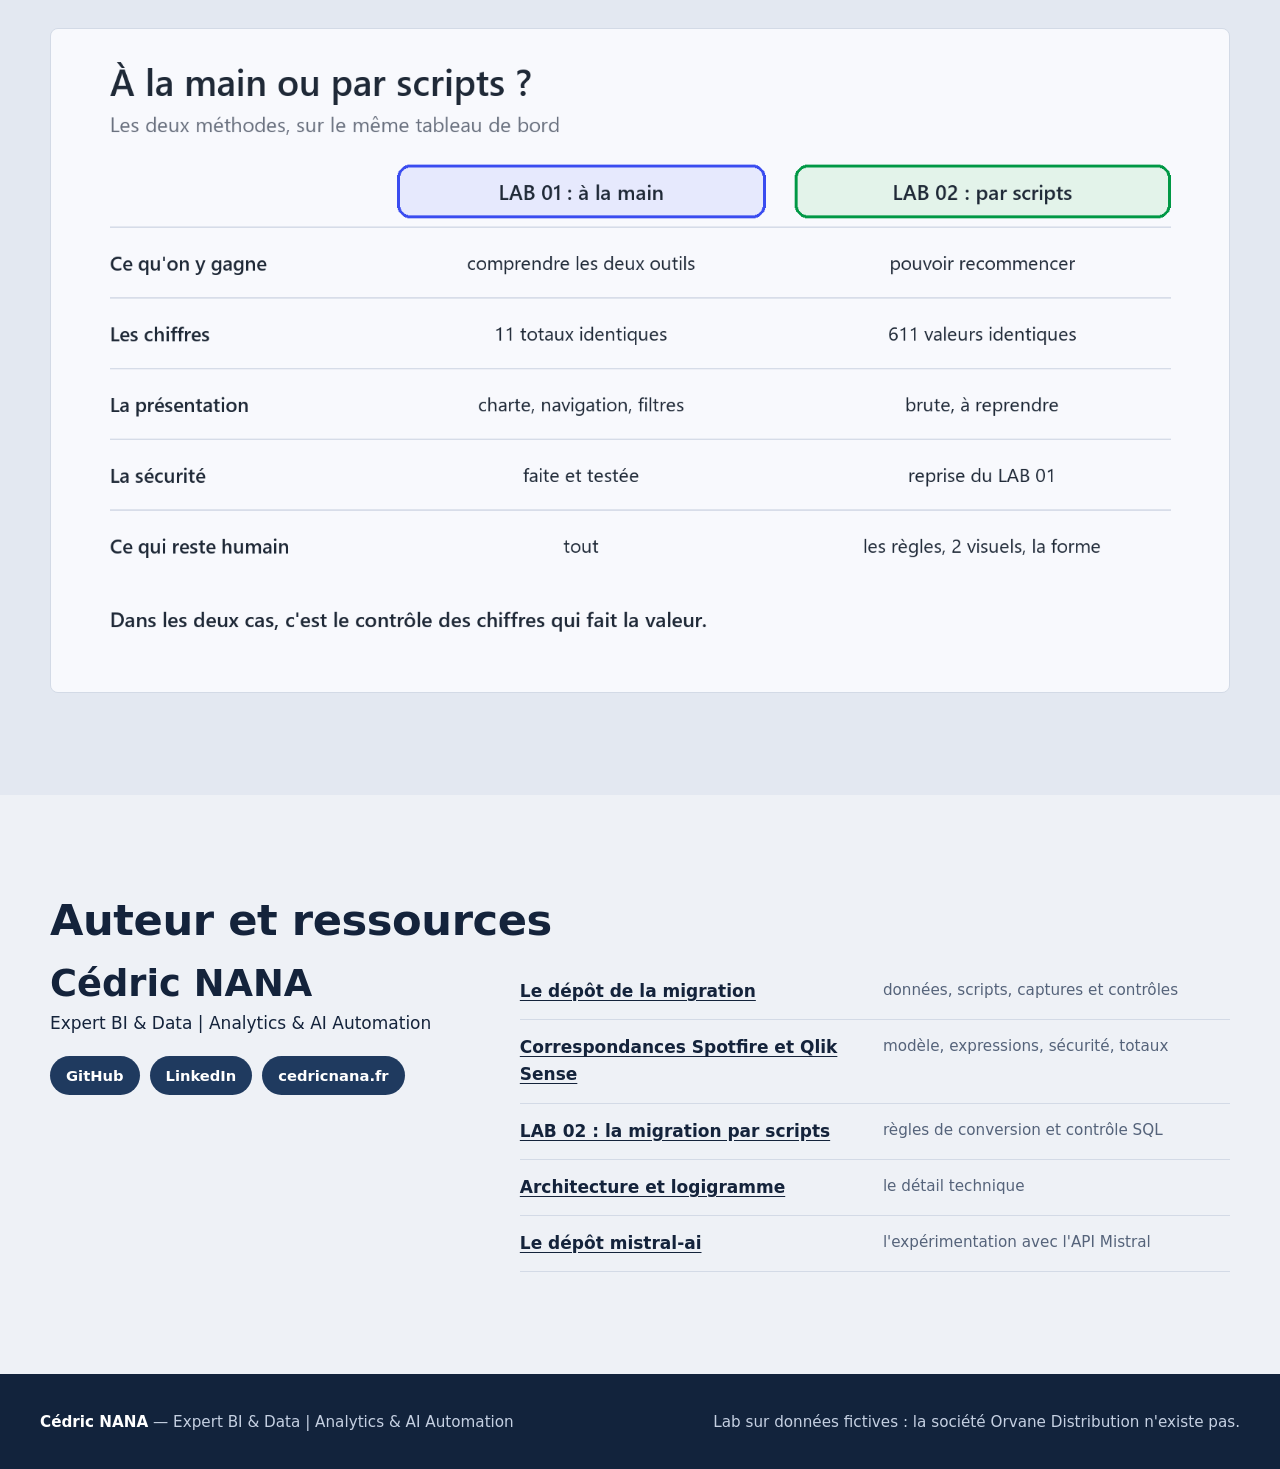
==== commit f17d58e2: "Titre : automatiser la migration sans compromettre la fiabilité des données Co-Authored-By: Claude F" ====
--- a/index.html
+++ b/index.html
@@ -5,7 +5,7 @@
 <meta name="viewport" content="width=device-width, initial-scale=1">
 <meta http-equiv="Content-Security-Policy" content="default-src 'none'; script-src 'self'; style-src 'self' 'unsafe-inline' https://fonts.googleapis.com; font-src https://fonts.gstatic.com; img-src 'self'; frame-src 'self'; connect-src 'none'; base-uri 'none'; form-action 'none'; object-src 'none'">
 <meta name="referrer" content="strict-origin-when-cross-origin">
-<title>De Spotfire à Qlik Sense : automatiser sans compromettre la fiabilité des données</title>
+<title>De Spotfire à Qlik Sense : automatiser la migration sans compromettre la fiabilité des données</title>
 <meta name="description" content="Un tableau de bord de contrôle de gestion migré de Spotfire vers Qlik Sense, une fois à la main, une fois par scripts Python. Captures avant et après, sécurité par région, contrôle de chaque chiffre. Données fictives.">
 <link rel="preconnect" href="https://fonts.googleapis.com">
 <link rel="preconnect" href="https://fonts.gstatic.com" crossorigin>
@@ -32,7 +32,7 @@
 
 <section class="hero" id="haut">
   <p class="hero__nature">Migration BI, automatisation et intelligence artificielle</p>
-  <h1>De Spotfire à Qlik&nbsp;Sense&nbsp;: automatiser sans compromettre la fiabilité des données.</h1>
+  <h1>De Spotfire à Qlik&nbsp;Sense&nbsp;: automatiser la migration sans compromettre la fiabilité des données.</h1>
   <p class="hero__chapo">Un même tableau de bord de contrôle de gestion, migré selon deux approches : manuellement et par scripts Python.</p>
   <ul class="hero__faits">
     <li><b>611 / 611</b><span>valeurs conformes après correction</span></li>
